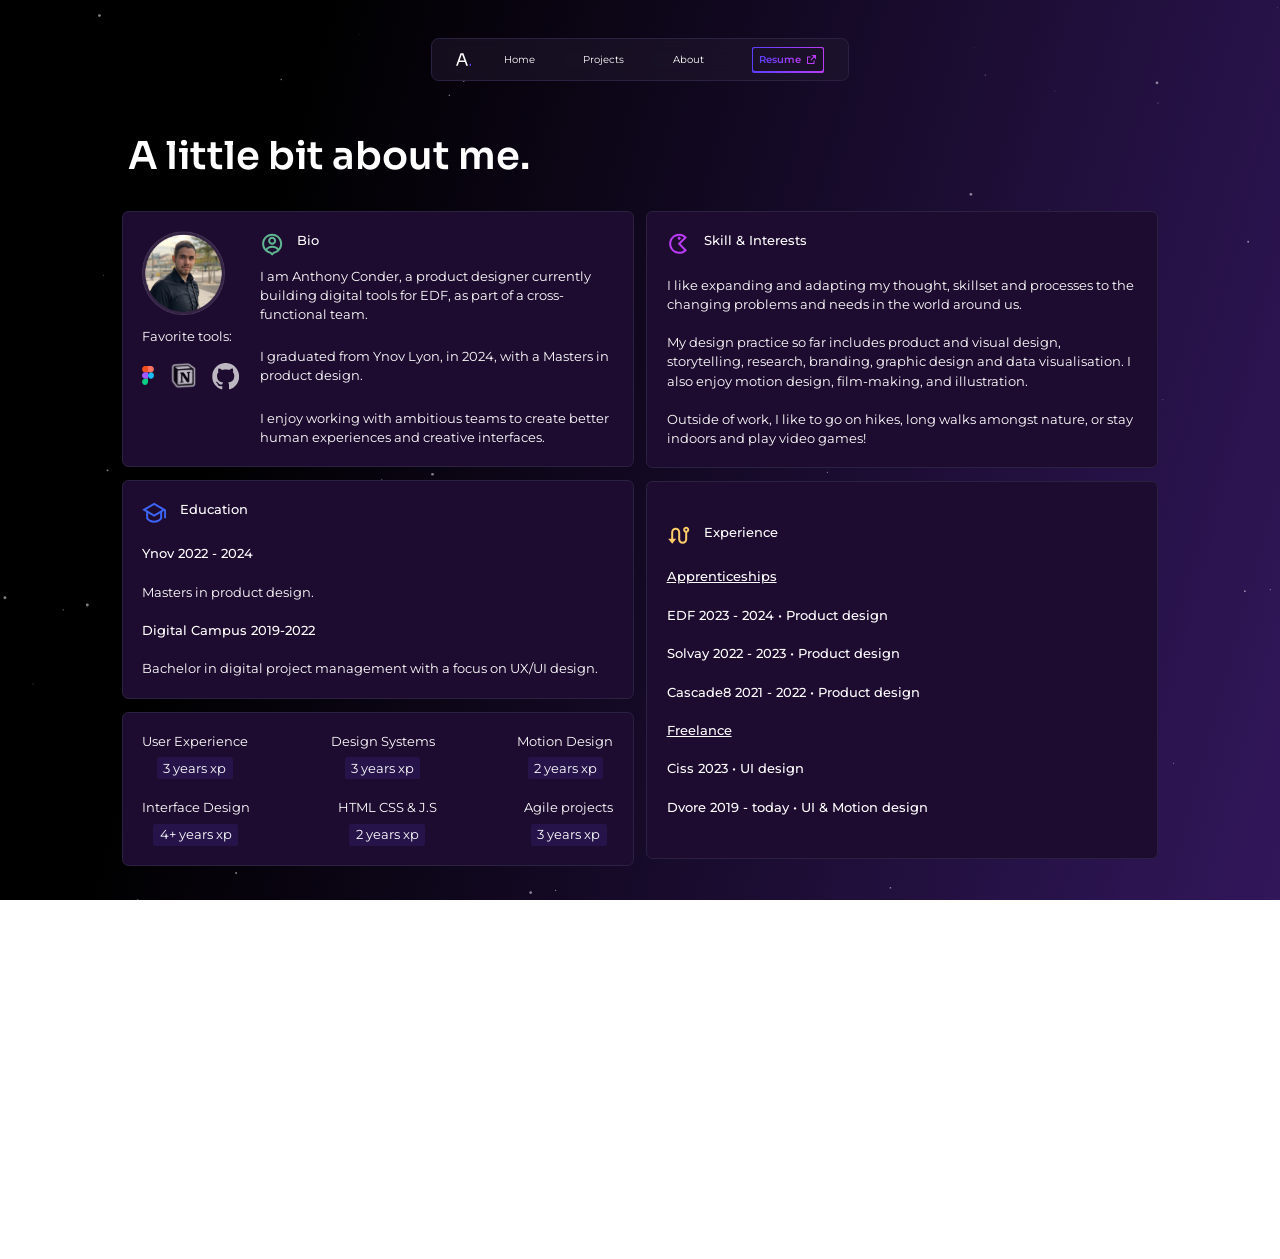
==== about.html @ 289ae18c "work on mobile nav menu" ====
<!DOCTYPE html>
<html lang="en">

<head>
    <meta charset="UTF-8">
    <meta http-equiv="X-UA-Compatible" content="IE=edge">
    <meta name="viewport" content="width=device-width, initial-scale=1.0">
    <title>About 🔍</title>
    <link rel="stylesheet" href="./css/style.css">
    <link rel="preconnect" href="https://fonts.googleapis.com">
    <link rel="preconnect" href="https://fonts.gstatic.com" crossorigin>
    <link href="https://fonts.googleapis.com/css2?family=Sora:wght@100;200;300;400;500;600;700;800&display=swap"
        rel="stylesheet">
    <link
        href="https://fonts.googleapis.com/css2?family=Montserrat:ital,wght@0,100;0,200;0,300;0,400;0,500;0,600;0,700;0,800;0,900;1,100;1,200;1,300;1,400;1,500;1,600;1,700;1,800;1,900&display=swap"
        rel="stylesheet">
    <link
        href="https://fonts.googleapis.com/css2?family=Source+Code+Pro:wght@200;300;400;500;600;700;800;900&display=swap"
        rel="stylesheet">
    <link rel="icon" href="/assets/images/Logo.svg">
        <!-- <link rel="stylesheet" href="https://cdn.jsdelivr.net/npm/locomotive-scroll/dist/locomotive-scroll.min.css"> -->
</head>

<body class="body">
  <header>
    <div class="links-container">
        <a href="index.html"><svg viewBox="0 0 37 30" xmlns="http://www.w3.org/2000/svg">
                <path class="whitebit"
                    d="M0.12 30L10.64 0.799999H17.28L28.12 30H24.08L14.28 3.36L16.2 4.32H11.48L13.52 3.36L4.04 30H0.12ZM6.4 21.28L7.72 17.76H20.32L21.64 21.28H6.4Z" />
                <path class="bluebit" d="M32.1544 30V25.12H36.7944V30H32.1544Z" />
            </svg>                
        </a>
        <a class="header-link link-1" href="index.html">
            <svg viewBox="0 0 16 16" fill="none" xmlns="http://www.w3.org/2000/svg">
                <path d="M14.7349 12.6665L8.57662 1.99995C8.51815 1.8986 8.43395 1.81444 8.33262 1.75593C8.01375 1.57184 7.60602 1.68108 7.42195 1.99995L1.2636 12.6665H0.666016V13.9998C5.5549 13.9998 10.4438 13.9998 15.3327 13.9998V12.6665H14.7349ZM5.06596 12.6666H2.80314L7.99928 3.66662L13.1954 12.6666H10.9327L7.99935 7.33317L5.06596 12.6666ZM7.99935 10.0999L9.41102 12.6665H6.58771L7.99935 10.0999Z" fill="white"/>
                </svg>
                
          <p>Home</p></a>

        <a class="header-link link-2" href="projects.html">
            <svg class="projects-svg" xmlns="http://www.w3.org/2000/svg" viewBox="0 0 24 24"><path d="M4 5V19H20V7H11.5858L9.58579 5H4ZM12.4142 5H21C21.5523 5 22 5.44772 22 6V20C22 20.5523 21.5523 21 21 21H3C2.44772 21 2 20.5523 2 20V4C2 3.44772 2.44772 3 3 3H10.4142L12.4142 5Z""></path></svg>
                
          <p>Projects</p></a>
       
        <a class="header-link link-3" href="about.html">
            <svg viewBox="0 0 25 25" fill="none" xmlns="http://www.w3.org/2000/svg">
                <g id="Frame" clip-path="url(#clip0_647_3966)">
                <path id="Vector" d="M9.89892 22.6128C5.46228 21.5901 2.1543 17.6155 2.1543 12.8682C2.1543 7.34531 6.63145 2.86816 12.1543 2.86816C17.6771 2.86816 22.1543 7.34531 22.1543 12.8682C22.1543 17.6155 18.8463 21.5901 14.4097 22.6128L12.1543 24.8682L9.89892 22.6128ZM7.16603 19.1249C8.07877 19.8542 9.15863 20.3897 10.3482 20.6639L10.9074 20.7928L12.1543 22.0398L13.4012 20.7928L13.9604 20.6639C15.2288 20.3715 16.3726 19.7821 17.3219 18.9773C16.0508 17.676 14.2768 16.8682 12.314 16.8682C10.2781 16.8682 8.44513 17.7374 7.16603 19.1249ZM5.76992 17.6896C7.41074 15.9523 9.73576 14.8682 12.314 14.8682C14.7983 14.8682 17.0474 15.8747 18.6759 17.5022C19.6106 16.1867 20.1543 14.5823 20.1543 12.8682C20.1543 8.44988 16.5726 4.86816 12.1543 4.86816C7.73602 4.86816 4.1543 8.44988 4.1543 12.8682C4.1543 14.6646 4.75138 16.3404 5.76992 17.6896ZM12.1543 13.8682C9.94516 13.8682 8.1543 12.0773 8.1543 9.86816C8.1543 7.65902 9.94516 5.86816 12.1543 5.86816C14.3634 5.86816 16.1543 7.65902 16.1543 9.86816C16.1543 12.0773 14.3634 13.8682 12.1543 13.8682ZM12.1543 11.8682C13.2589 11.8682 14.1543 10.9728 14.1543 9.86816C14.1543 8.76359 13.2589 7.86816 12.1543 7.86816C11.0497 7.86816 10.1543 8.76359 10.1543 9.86816C10.1543 10.9728 11.0497 11.8682 12.1543 11.8682Z"/>
                </g>
                <defs>
                <clipPath id="clip0_647_3966">
                <rect width="24" height="24" fill="white" transform="translate(0.154297 0.868164)"/>
                </clipPath>
                </defs>
                </svg>
                
          <p>About</p></a>

        <a href="" class="resume-button">
            <div class="text-wrapper">
                <p>Resume</p>
                <svg viewBox="0 0 17 17" xmlns="http://www.w3.org/2000/svg">
                    <g id="Frame">
                    <path id="Vector" d="M7.33366 4.5V5.83333H4.00033V13.1667H11.3337V9.83333H12.667V13.8333C12.667 14.2015 12.3685 14.5 12.0003 14.5H3.33366C2.96547 14.5 2.66699 14.2015 2.66699 13.8333V5.16667C2.66699 4.79848 2.96547 4.5 3.33366 4.5H7.33366ZM14.667 2.5V8.5L12.1377 5.97133L8.13839 9.9714L7.19559 9.0286L11.195 5.02867L8.66699 2.5H14.667Z"/>
                    </g>
                </svg>   
            </div>
        </a>  

        <!-- <a class="header-link" href=""><svg xmlns="http://www.w3.org/2000/svg" width="37" height="36" viewBox="0 0 37 36" fill="none">
            <g filter="url(#filter0_d_733_21032)">
              <path d="M17.1667 10V11.3333H13.8333V18.6667H21.1667V15.3333H22.5V19.3333C22.5 19.7015 22.2015 20 21.8333 20H13.1667C12.7985 20 12.5 19.7015 12.5 19.3333V10.6667C12.5 10.2985 12.7985 10 13.1667 10H17.1667ZM24.5 8V14L21.9707 11.4713L17.9714 15.4714L17.0286 14.5286L21.028 10.5287L18.5 8H24.5Z" fill="white"/>
            </g>
            <defs>
              <filter id="filter0_d_733_21032" x="-1.5" y="-2" width="40" height="40" filterUnits="userSpaceOnUse" color-interpolation-filters="sRGB">
                <feFlood flood-opacity="0" result="BackgroundImageFix"/>
                <feColorMatrix in="SourceAlpha" type="matrix" values="0 0 0 0 0 0 0 0 0 0 0 0 0 0 0 0 0 0 127 0" result="hardAlpha"/>
                <feOffset dy="4"/>
                <feGaussianBlur stdDeviation="6"/>
                <feColorMatrix type="matrix" values="0 0 0 0 0.235294 0 0 0 0 0.392157 0 0 0 0 0.968627 0 0 0 1 0"/>
                <feBlend mode="normal" in2="BackgroundImageFix" result="effect1_dropShadow_733_21032"/>
                <feBlend mode="normal" in="SourceGraphic" in2="effect1_dropShadow_733_21032" result="shape"/>
              </filter>
            </defs>
          </svg><p>Resume</p></a>  -->

        <!-- <div class="toggle-switch">
                <p>🌙</p>
                <label onclick="toggleApp()" class="switch">
                    <input type="checkbox">
                    <span class="slider"></span>
                </label>
                <p>☀️</p>
        </div>
        <script>
            function toggleApp() {
                var checkbox = document.querySelector('input[type="checkbox"]');
                var element = document.body;
            
                if (checkbox.checked) {
                element.classList.add("light-mode");
                } else {
                element.classList.remove("light-mode");
                }
            }
        </script> -->
    </div>      
</header>

<nav role="mobile-navigation">
  <div id="menuToggle">
    <input type="checkbox" />

    <span></span>
    <span></span>
    <span></span>
    
    <ul id="menu">
      <a href="index.html"><li>Home</li></a>
      <a href="projects.html"><li>Projects</li></a>
      <a href="about.html"><li>About</li></a>
      <!-- <a href="" class="resume-button">
          <div class="text-wrapper">
              <p>Resume</p>
              <svg viewBox="0 0 17 17" xmlns="http://www.w3.org/2000/svg">
                  <g id="Frame">
                  <path id="Vector" d="M7.33366 4.5V5.83333H4.00033V13.1667H11.3337V9.83333H12.667V13.8333C12.667 14.2015 12.3685 14.5 12.0003 14.5H3.33366C2.96547 14.5 2.66699 14.2015 2.66699 13.8333V5.16667C2.66699 4.79848 2.96547 4.5 3.33366 4.5H7.33366ZM14.667 2.5V8.5L12.1377 5.97133L8.13839 9.9714L7.19559 9.0286L11.195 5.02867L8.66699 2.5H14.667Z"/>
                  </g>
              </svg>   
          </div>
      </a>   -->
    </ul>
  </div>
  <a href="index.html"><svg id="logo" viewBox="0 0 37 30" xmlns="http://www.w3.org/2000/svg">
      <path class="whitebit"
          d="M0.12 30L10.64 0.799999H17.28L28.12 30H24.08L14.28 3.36L16.2 4.32H11.48L13.52 3.36L4.04 30H0.12ZM6.4 21.28L7.72 17.76H20.32L21.64 21.28H6.4Z" />
      <path class="bluebit" d="M32.1544 30V25.12H36.7944V30H32.1544Z" />
  </svg>                
  </a>
</nav>

    <div data-scroll-container class="background">
        <div id="particles-js"></div>
        <script src="particles.js"></script>

        <div class="about-title-container"><h1>A little bit about me.</h1></div>

        <main class="about-main">
            <section class="about-items-left">
              <div class="bio">
                <div class="bio-items-left">
                  <img class="bio-img" src="/assets/images/me-about.png" alt="">
                  <p>Favorite tools:</p>
                  <div class="favorite-tools">
                    <img src="/assets/images/figma-footer.svg" alt="">
                    <img src="/assets/images/Notion.svg" alt="">
                    <img src="/assets/images/github.svg" alt="">
                  </div>
                </div>

                <div class="bio-items-right">
                  <div class="about-card-title">
                    <img src="/assets/images/bio.svg" alt="">
                    <H3>Bio</H3>
                  </div>
                  <p class="bio-text-1">I am Anthony Conder, a product designer currently building digital tools for EDF, as part of a cross-functional team.</p>
                  <p class="bio-text-2">
                    I graduated from Ynov Lyon, in 2024, with a Masters in product design.
                  </p>
                  <p class="bio-text-3">
                    I enjoy working with ambitious teams to create better human experiences and creative interfaces.
                  </p>
                </div>
              </div>

              <div class="education">
                <div class="about-card-title">
                  <img src="/assets/images/education.svg" alt="">
                  <H3>Education</H3>
                </div>
                <h3>Ynov 2022 - 2024</h3>
                <p>Masters in product design.</p>
                <h3>Digital Campus 2019-2022</h3>
                <p>Bachelor in digital project management with a focus on UX/UI design.</p>
              </div>

              <div class="experience-years">
                <div class="experience-row">
                  <div class="experience-token">
                    <p>
                      User Experience
                    </p>
                    <p class="xp">
                      3 years xp
                    </p>
                </div>
                <div class="experience-token">
                    <p>
                      Design Systems
                    </p>
                    <p class="xp">
                      3 years xp
                    </p>
                </div>
                <div class="experience-token">
                    <p>
                      Motion Design
                    </p>
                    <p class="xp">
                      2 years xp
                    </p>
                </div>
                </div>
                <div class="experience-row">
                  <div class="experience-token">
                    <p>
                      Interface Design
                    </p>
                    <p class="xp">
                      4+ years xp
                    </p>
                </div>
                <div class="experience-token">
                    <p>
                      HTML CSS & J.S
                    </p>
                    <p class="xp">
                      2 years xp
                    </p>
                </div>
                <div class="experience-token">
                    <p>
                      Agile projects
                    </p>
                    <p class="xp">
                      3 years xp
                    </p>
                </div>
                </div>

              </div>

            </section>

            <section class="about-items-right">
              <div class="skills">
                <div class="about-card-title">
                  <img src="/assets/images/skills.svg" alt="">
                  <H3>Skill & Interests</H3>
                </div>
                <p>I like expanding and adapting my thought, skillset and processes to the changing problems and needs in the world around us.</p>
                <p>My design practice so far includes product and visual design, storytelling, research, branding, graphic design and data visualisation. I also enjoy motion design, film-making, and illustration.</p>
                <p>Outside of work, I like to go on hikes, long walks amongst nature, or stay indoors and play video games!</p>
              </div>

              <div class="experience">
                <div class="about-card-title">
                  <img src="/assets/images/experience.svg" alt="">
                  <H3>Experience</H3>
                </div>
                <h3><u>Apprenticeships</u></h3>
                <h3>EDF 2023 - 2024 • Product design</h3>
                <h3>Solvay 2022 - 2023 • Product design</h3>
                <h3>Cascade8 2021 - 2022 • Product  design</h3>
                <h3><u>Freelance</u></h3>
                <h3>Ciss 2023 • UI design</h3>
                <h3>Dvore 2019 - today • UI & Motion design</h3>
              </div>
            </section>
        </main>

        <footer>
          <p class="label">lets talk!</p>

          <input class="email" onclick="myFunction()" type="text" value="anthony.conder97@gmail.com" id="myInput" readonly>

          <div class="snackbar-container">
              <div id="snackbar">Email copied.</div>
          </div>
  
            <section>
                <div class="footer-text-container">
                    <p>Designed in</p>
                    <svg width="12" height="19" viewBox="0 0 12 19" fill="none" xmlns="http://www.w3.org/2000/svg">
                        <g id="Figma svg" clip-path="url(#clip0_647_3349)">
                            <path id="Vector"
                                d="M6 9.49966C6 7.7686 7.32946 6.36523 8.96946 6.36523C10.6094 6.36523 11.9389 7.7686 11.9389 9.49966C11.9389 11.2308 10.6094 12.6341 8.96946 12.6341C7.32946 12.6341 6 11.2308 6 9.49966Z"
                                fill="#1ABCFE" />
                            <path id="Vector_2"
                                d="M0.0615234 15.7692C0.0615234 14.0381 1.39099 12.6348 3.03098 12.6348H6.00044V15.7692C6.00044 17.5003 4.67098 18.9036 3.03098 18.9036C1.39099 18.9036 0.0615234 17.5003 0.0615234 15.7692Z"
                                fill="#0ACF83" />
                            <path id="Vector_3"
                                d="M6 0.0966797V6.36552H8.96946C10.6095 6.36552 11.9389 4.9622 11.9389 3.23111C11.9389 1.50001 10.6095 0.0966797 8.96946 0.0966797H6Z"
                                fill="#FF7262" />
                            <path id="Vector_4"
                                d="M0.0615234 3.23111C0.0615234 4.9622 1.39099 6.36552 3.03098 6.36552H6.00044V0.0966797H3.03098C1.39099 0.0966797 0.0615234 1.50001 0.0615234 3.23111Z"
                                fill="#F24E1E" />
                            <path id="Vector_5"
                                d="M0.0615234 9.49966C0.0615234 11.2308 1.39099 12.6341 3.03098 12.6341H6.00044V6.36523H3.03098C1.39099 6.36523 0.0615234 7.7686 0.0615234 9.49966Z"
                                fill="#A259FF" />
                        </g>
                        <defs>
                            <clipPath id="clip0_647_3349">
                                <rect width="12" height="19" fill="white" />
                            </clipPath>
                        </defs>
                    </svg>
                    <p>built with</p>
                    <img src="/assets/images/HTML5_logo_and_wordmark 1.png" alt="">
                    <svg width="25" height="19" viewBox="0 0 25 19" fill="none" xmlns="http://www.w3.org/2000/svg">
                        <g clip-path="url(#clip0_675_3367)">
                            <path
                                d="M21.5135 10.9149C20.6394 10.9199 19.8826 11.1326 19.2478 11.4493C19.0135 10.9793 18.7791 10.5686 18.7401 10.2618C18.6961 9.90559 18.6424 9.68783 18.6961 9.26236C18.7498 8.83679 18.9939 8.23315 18.9939 8.18367C18.989 8.13914 18.9402 7.92143 18.4373 7.91648C17.9344 7.91153 17.4998 8.01544 17.451 8.14903C17.4021 8.28263 17.3045 8.5894 17.241 8.90606C17.1531 9.37117 16.2351 11.0188 15.7127 11.8847C15.5418 11.5483 15.3953 11.2514 15.366 11.0138C15.3221 10.6576 15.2683 10.4399 15.3221 10.0144C15.3758 9.58883 15.6199 8.98523 15.6199 8.93575C15.615 8.89122 15.5662 8.67351 15.0633 8.66856C14.5603 8.66361 14.1258 8.76752 14.077 8.90111C14.0282 9.03471 13.9744 9.35138 13.867 9.65815C13.7644 9.96492 12.5437 12.716 12.2264 13.4334C12.0652 13.7996 11.9237 14.0915 11.8211 14.2894C11.7185 14.4873 11.8162 14.3042 11.8064 14.324C11.7185 14.4923 11.6697 14.5863 11.6697 14.5863V14.5913C11.6014 14.715 11.5281 14.8337 11.4939 14.8337C11.4695 14.8337 11.4206 14.5022 11.5036 14.047C11.6843 13.092 12.1238 11.6027 12.1189 11.5483C12.1189 11.5236 12.2019 11.2613 11.8357 11.1277C11.4792 10.9941 11.3523 11.2168 11.323 11.2168C11.2937 11.2168 11.2693 11.296 11.2693 11.296C11.2693 11.296 11.6648 9.61866 10.5124 9.61866C9.78978 9.61866 8.79368 10.4153 8.30052 11.1426C7.98802 11.3158 7.32396 11.6819 6.62083 12.0728C6.35228 12.2213 6.07396 12.3796 5.81029 12.5231L5.75662 12.4636C4.36014 10.9545 1.77713 9.88575 1.88455 7.8571C1.92362 7.11987 2.17752 5.17533 6.84554 2.82013C10.6688 0.890439 13.7303 1.41987 14.2625 2.59747C15.0193 4.27976 12.6267 7.40684 8.65218 7.8571C7.13851 8.03028 6.34256 7.43653 6.14242 7.21388C5.93245 6.98132 5.90316 6.97143 5.82503 7.01596C5.69808 7.08523 5.7762 7.29304 5.82503 7.41674C5.94222 7.72846 6.4305 8.28263 7.26058 8.55971C7.98807 8.80216 9.76546 8.93575 11.9139 8.0946C14.3211 7.14955 16.201 4.52716 15.6493 2.33523C15.0877 0.10372 11.4354 -0.628572 7.98324 0.613355C5.92752 1.35554 3.70096 2.51336 2.0994 4.03237C0.195101 5.83341 -0.107634 7.40684 0.0193196 8.05997C0.463704 10.3904 3.6326 11.9094 4.90213 13.0326C4.83866 13.0672 4.78006 13.1018 4.72635 13.1316C4.09159 13.4482 1.67459 14.7298 1.06912 16.0854C0.385531 17.6193 1.17655 18.7227 1.70389 18.8712C3.33475 19.3313 5.00467 18.505 5.90799 17.1443C6.80638 15.7837 6.69901 14.0173 6.28397 13.2108L6.26927 13.1811L6.76732 12.8842C7.08963 12.6912 7.40702 12.5131 7.68529 12.3597C7.52909 12.7901 7.41673 13.2998 7.35819 14.042C7.28983 14.9128 7.64139 16.0409 8.10526 16.4862C8.31034 16.6791 8.55448 16.6841 8.70584 16.6841C9.24295 16.6841 9.48709 16.2338 9.75565 15.6946C10.0877 15.0365 10.3806 14.2745 10.3806 14.2745C10.3806 14.2745 10.0144 16.3378 11.0154 16.3378C11.3816 16.3378 11.7478 15.8578 11.9139 15.6104V15.6154C11.9139 15.6154 11.9236 15.6005 11.9431 15.5659C11.9636 15.5352 11.9832 15.5039 12.0017 15.4719V15.4621C12.1482 15.2048 12.4754 14.616 12.9637 13.6412C13.5935 12.3844 14.199 10.811 14.199 10.811C14.199 10.811 14.2576 11.1969 14.4383 11.8303C14.5456 12.2064 14.78 12.617 14.9607 13.0178C14.8142 13.2256 14.7263 13.3444 14.7263 13.3444L14.7312 13.3493C14.614 13.5077 14.4822 13.676 14.3455 13.8441C13.8474 14.4478 13.2517 15.1356 13.1736 15.3335C13.0808 15.566 13.1004 15.7392 13.281 15.8778C13.4129 15.9767 13.6473 15.9965 13.8963 15.9767C14.3455 15.947 14.658 15.8332 14.8142 15.7639C15.0584 15.6749 15.3367 15.5413 15.6053 15.3434C16.0935 14.9773 16.3914 14.4577 16.3621 13.765C16.3474 13.384 16.2254 13.008 16.074 12.6517C16.118 12.5874 16.1619 12.523 16.2058 12.4538C16.9773 11.3108 17.573 10.0541 17.573 10.0541C17.573 10.0541 17.6316 10.44 17.8123 11.0733C17.905 11.395 18.0906 11.7463 18.2566 12.0927C17.534 12.6914 17.0799 13.3841 16.9236 13.8393C16.6355 14.6804 16.8601 15.0614 17.2849 15.1505C17.4753 15.1901 17.7488 15.101 17.9538 15.0119C18.2077 14.9278 18.5154 14.7843 18.7986 14.5716C19.2869 14.2054 19.7556 13.6958 19.7312 13.008C19.7166 12.6914 19.6336 12.3796 19.5213 12.0828C20.1365 11.8255 20.9324 11.677 21.9431 11.8007C24.116 12.058 24.5457 13.4336 24.4627 14.0075C24.3797 14.5815 23.9256 14.8981 23.7742 14.9971C23.6228 15.0911 23.574 15.1258 23.5887 15.195C23.6082 15.299 23.6765 15.294 23.8084 15.2742C23.989 15.2445 24.951 14.8042 24.99 13.7454C25.0486 12.3845 23.7742 10.9001 21.5135 10.9149ZM4.75565 16.6397C4.03787 17.4363 3.02713 17.7381 2.59744 17.4808C2.13358 17.2087 2.31419 16.036 3.19803 15.1899C3.73514 14.6753 4.43338 14.2003 4.89237 13.9084C4.99491 13.8441 5.15116 13.7501 5.3367 13.6363C5.366 13.6165 5.38553 13.6066 5.38553 13.6066C5.41971 13.5868 5.45877 13.5621 5.49784 13.5373C5.82498 14.7446 5.51248 15.8035 4.75565 16.6397ZM10.0047 13.0227C9.75565 13.6412 9.2283 15.2295 8.91092 15.1404C8.63744 15.0662 8.47147 13.8639 8.85716 12.6764C9.05247 12.0776 9.46751 11.3652 9.71165 11.088C10.1072 10.6427 10.5368 10.4943 10.6443 10.6774C10.7713 10.9149 10.1609 12.6368 10.0047 13.0227ZM14.3357 15.1206C14.2283 15.1751 14.1306 15.2147 14.0867 15.185C14.0525 15.1652 14.1306 15.091 14.1306 15.091C14.1306 15.091 14.6726 14.5022 14.8874 14.2301C15.0095 14.0718 15.156 13.8887 15.3122 13.6809V13.7402C15.3123 14.4527 14.6385 14.9277 14.3357 15.1206ZM17.6755 14.3488C17.5974 14.2894 17.6072 14.1063 17.8708 13.5324C17.9734 13.3048 18.2077 12.9238 18.613 12.5626C18.6619 12.711 18.6912 12.8545 18.6863 12.9881C18.6814 13.8787 18.0564 14.2102 17.6755 14.3488Z"
                                fill="#CF649A" />
                        </g>
                        <defs>
                            <clipPath id="clip0_675_3367">
                                <rect width="25" height="19" fill="white" />
                            </clipPath>
                        </defs>
                    </svg>
                    <p>&</p>
                    <svg width="17" height="19" viewBox="0 0 17 19" fill="none" xmlns="http://www.w3.org/2000/svg">
                        <g clip-path="url(#clip0_663_3360)">
                            <path
                                d="M0.0556641 0L0.058302 0.211033C0.0597556 0.327101 0.396023 4.17004 0.805572 8.75085L1.5502 17.0796L4.89697 18.0167C6.73769 18.532 8.28172 18.9563 8.32815 18.9596C8.37458 18.9628 9.939 18.5428 11.8047 18.0262C14.7959 17.198 15.1997 17.0733 15.2211 16.9707C15.2509 16.8279 16.7157 0.303416 16.7142 0.12662L16.7132 0H8.38437H0.0556641Z"
                                fill="white" />
                            <path
                                d="M4.9241 18.0727L1.54757 17.1289L1.50345 16.8791C1.46423 16.6571 0 0.303165 0 0.0870836C0 0.00887859 0.854921 0 8.38504 0C16.3335 0 16.77 0.00512676 16.7694 0.0984818C16.7668 0.501696 15.2512 17.0722 15.2139 17.1052C15.1669 17.1469 8.63155 18.9676 8.41318 18.9999C8.35127 19.009 6.78119 18.5918 4.9241 18.0727ZM10.5141 14.7378C11.649 14.4248 12.5939 14.1526 12.6139 14.1329C12.634 14.1131 12.7668 12.7675 12.9091 11.1425C13.0514 9.51758 13.1821 8.08045 13.1997 7.9489L13.2316 7.70973H10.7802H8.32876V8.75083V9.79192H9.65231H10.9759L10.9495 9.91854C10.935 9.98818 10.8788 10.5866 10.8244 11.2485C10.7669 11.9497 10.6986 12.4788 10.6609 12.5165C10.6253 12.5522 10.086 12.7173 9.46243 12.8835L8.32876 13.1857V14.2463C8.32876 14.9702 8.34811 15.3069 8.38972 15.3069C8.42325 15.3069 9.37923 15.0508 10.5141 14.7378ZM13.1994 6.40133C13.1622 6.12558 12.8308 2.42704 12.8308 2.28758C12.8308 2.20288 12.636 2.19474 10.6079 2.19474H8.38504V3.28341V4.37207L9.38393 4.41057C9.93331 4.43174 10.5115 4.46397 10.6688 4.48218L10.9547 4.5153L11.0241 5.36687C11.0623 5.83523 11.1078 6.3134 11.1252 6.42947L11.1569 6.6405H12.1943H13.2316L13.1994 6.40133Z"
                                fill="#EAEBEC" />
                            <path
                                d="M4.89698 18.0166L1.55022 17.0796L0.805585 8.75083C0.396035 4.17001 0.0597598 0.327101 0.0583062 0.211033L0.0556641 0H8.38442H16.7132L16.7143 0.12662C16.7158 0.303416 15.2509 16.8279 15.2211 16.9707C15.1997 17.0733 14.7959 17.198 11.8047 18.0263C9.93902 18.5428 8.37458 18.9628 8.32815 18.9596C8.28172 18.9563 6.73769 18.532 4.89698 18.0166ZM10.516 14.7776C11.673 14.456 12.636 14.1662 12.656 14.1338C12.6761 14.1013 12.8143 12.6869 12.9632 10.9907C13.112 9.2945 13.246 7.86238 13.2609 7.80821C13.2865 7.71517 13.0896 7.70973 9.69385 7.70973H6.09973L6.25275 6.09181C6.33692 5.20196 6.4078 4.47159 6.41028 4.46878C6.41276 4.46596 6.94026 4.44913 7.5825 4.43138C8.6356 4.40228 10.8073 4.48629 10.8799 4.55894C10.9071 4.58608 11.0856 6.33796 11.0856 6.57711C11.0856 6.69503 11.1016 6.69677 12.1761 6.69677H13.2666L13.2409 6.4576C13.2267 6.32606 13.1344 5.30677 13.0356 4.19252L12.856 2.1666L8.65058 2.15218C5.30492 2.1407 4.44505 2.1522 4.44468 2.20845C4.44439 2.24734 4.41991 2.49441 4.39019 2.75749C4.31828 3.39412 3.76984 9.54526 3.76984 9.71514V9.8482H7.34828H10.9267L10.8948 10.0592C10.8773 10.1753 10.8216 10.7641 10.7712 11.3676C10.7208 11.9712 10.6632 12.4806 10.6434 12.4997C10.591 12.55 8.48582 13.1124 8.35455 13.1111C8.2936 13.1105 7.74992 12.9749 7.14637 12.8097L6.049 12.5093L6.00875 12.0369C5.98662 11.7772 5.95295 11.4063 5.93393 11.2129L5.89935 10.8612H4.83459H3.76984L3.7722 11.0722C3.77661 11.4668 4.03252 14.1252 4.06969 14.1624C4.11267 14.2053 8.20223 15.3549 8.32815 15.3594C8.37458 15.3611 9.35913 15.0993 10.516 14.7776Z"
                                fill="#F0BE25" />
                            <path
                                d="M4.89698 18.0166L1.55022 17.0796L0.805585 8.75083C0.396035 4.17001 0.0597598 0.327101 0.0583062 0.211033L0.0556641 0H8.38442H16.7132L16.7143 0.12662C16.7158 0.303416 15.2509 16.8279 15.2211 16.9707C15.1997 17.0733 14.7959 17.198 11.8047 18.0263C9.93902 18.5428 8.37458 18.9628 8.32815 18.9596C8.28172 18.9563 6.73769 18.532 4.89698 18.0166ZM11.1382 16.7631C12.6105 16.3568 13.8427 15.996 13.8765 15.9611C13.9291 15.9069 15.2006 1.97158 15.1954 1.50537L15.1938 1.35061H11.7891H8.38443V1.74454V2.13847H6.41479C4.87684 2.13847 4.44504 2.15388 4.44468 2.20881C4.44439 2.2475 4.41991 2.49441 4.39019 2.75749C4.31828 3.39412 3.76984 9.54526 3.76984 9.71514V9.8482H6.07713H8.38442V11.4802C8.38442 12.7488 8.36876 13.1119 8.31408 13.1111C8.27539 13.1105 7.74992 12.9749 7.14637 12.8097L6.049 12.5093L6.00875 12.0369C5.98662 11.7772 5.95295 11.4063 5.93393 11.2129L5.89935 10.8612H4.83459H3.76984L3.7722 11.0722C3.77894 11.6758 4.04006 14.1397 4.1013 14.1776C4.13853 14.2006 5.11746 14.4819 6.2767 14.8027L8.38442 15.3859V16.4438C8.38442 17.0256 8.40177 17.5017 8.42296 17.5017C8.44415 17.5017 9.66603 17.1693 11.1382 16.7631ZM6.24682 6.10694C6.32773 5.2254 6.40495 4.49416 6.41842 4.48197C6.4319 4.46978 6.87976 4.44771 7.41367 4.43294L8.38442 4.40608V6.05791V7.70973H7.24208H6.09973L6.24682 6.10694Z"
                                fill="#E4A126" />
                        </g>
                        <defs>
                            <clipPath id="clip0_663_3360">
                                <rect width="16.7694" height="19" fill="white" />
                            </clipPath>
                        </defs>
                    </svg>
                </div>

                <a href="about.html">
                    <p>About</p>
                </a>

                <a class="footer-resume-link" href="">
                    <p>Resume</p><svg width="17" height="17" viewBox="0 0 17 17" fill="none"
                        xmlns="http://www.w3.org/2000/svg">
                        <g id="Frame">
                            <path id="Vector"
                                d="M7.33366 4.5V5.83333H4.00033V13.1667H11.3337V9.83333H12.667V13.8333C12.667 14.2015 12.3685 14.5 12.0003 14.5H3.33366C2.96547 14.5 2.66699 14.2015 2.66699 13.8333V5.16667C2.66699 4.79848 2.96547 4.5 3.33366 4.5H7.33366ZM14.667 2.5V8.5L12.1377 5.97133L8.13839 9.9714L7.19559 9.0286L11.195 5.02867L8.66699 2.5H14.667Z"
                                fill="white" />
                        </g>
                    </svg>
                </a>
                <p>@2023 Anthony Conder</p>
          </section>
        </footer>

        <!-- LocomotiveScroll -->
        <!-- <script src="https://cdn.jsdelivr.net/npm/locomotive-scroll/dist/locomotive-scroll.min.js"></script> -->
        <!-- <script>
            const scroll = new LocomotiveScroll({
                el: document.querySelector('[data-scroll-container]'),
                smooth: true, // Enable smooth scrolling
                // Add more options as needed
            });
        </script> -->
        <script src="app.js"></script>

    </div>

</body>

</html>
---- css/style.css ----
.light-mode .background {
  z-index: -10 !important;
  background: white;
}
.light-mode h1 {
  color: black;
}
.light-mode h2 {
  color: black;
}
.light-mode h3 {
  color: black;
}
.light-mode p {
  color: black;
}
.light-mode .primary-button h3 {
  color: white;
}
.light-mode .secondary-button:hover {
  background: #1a1a1a;
  -webkit-transition: 0.5s;
  transition: 0.5s;
  -webkit-transform: translatey(3px);
          transform: translatey(3px);
}
.light-mode .project-button {
  -webkit-box-shadow: none;
          box-shadow: none;
  -webkit-transition: 0.5s;
  transition: 0.5s;
}
.light-mode .project-button p {
  color: #3C64F7;
}
.light-mode .project-button svg {
  fill: #3C64F7;
}
.light-mode .project-button:hover {
  background: #7059ff;
  -webkit-transition: 0.5s;
  transition: 0.5s;
  -webkit-transform: translatey(3px);
          transform: translatey(3px);
}
.light-mode .project-button:hover p {
  color: white;
}
.light-mode .project-button:hover svg {
  fill: white;
}
.light-mode .resume-button {
  background: rgba(166, 157, 157, 0.066);
  -webkit-transition: 0.5s;
  transition: 0.5s;
}
.light-mode .resume-button svg {
  fill: black;
  -webkit-transition: 0.5s;
  transition: 0.5s;
}
.light-mode .resume-button:hover {
  background: #7059ff;
  -webkit-transform: translatey(3px);
          transform: translatey(3px);
}
.light-mode .resume-button:hover p {
  -webkit-transition: 0.5s;
  transition: 0.5s;
  color: white;
}
.light-mode .resume-button:hover svg {
  fill: white;
  -webkit-transform: rotate(90deg);
          transform: rotate(90deg);
  -webkit-transition: 0.3s ease-in-out;
  transition: 0.3s ease-in-out;
}
.light-mode .text-button a {
  color: black;
}
.light-mode .text-button a svg {
  fill: black;
}
.light-mode .text-button a:hover {
  color: #5A3FFF;
}
.light-mode .text-button a:hover svg {
  fill: #5A3FFF;
}
.light-mode .dropdown {
  position: relative;
  display: inline-block;
  width: -webkit-fit-content;
  width: -moz-fit-content;
  width: fit-content;
}
.light-mode .dropdown .menu-btn {
  background: rgba(166, 157, 157, 0.1);
}
.light-mode .dropdown .menu-btn .menu-btn-svg {
  -webkit-transition: 0.5s;
  transition: 0.5s;
  fill: black;
}
.light-mode .dropdown .menu-btn:hover {
  cursor: pointer;
}
.light-mode .dropdown-content {
  position: absolute;
  background: #121111;
  -webkit-box-shadow: 0px 8px 16px 0px rgba(0, 0, 0, 0.2);
          box-shadow: 0px 8px 16px 0px rgba(0, 0, 0, 0.2);
}
.light-mode svg .whitebit {
  fill: black !important;
  -webkit-transition: fill 0.4s ease;
  transition: fill 0.4s ease;
}
.light-mode svg .bluebit {
  fill: #5A3FFF;
  -webkit-transition: fill 0.4s ease;
  transition: fill 0.4s ease;
}
.light-mode svg:hover .whitebit {
  fill: #5A3FFF;
  -webkit-transition: fill 0.4s ease;
  transition: fill 0.4s ease;
}
.light-mode svg:hover .bluebit {
  fill: #5A3FFF !important;
  -webkit-transition: fill 0.4s ease;
  transition: fill 0.4s ease;
}
.light-mode .header-links {
  display: -webkit-box;
  display: -ms-flexbox;
  display: flex;
  -webkit-box-align: center;
      -ms-flex-align: center;
          align-items: center;
  -webkit-box-pack: start;
      -ms-flex-pack: start;
          justify-content: flex-start;
  text-decoration: none;
  color: white;
  width: 100%;
  height: 40px;
  padding: 0.78vw 1vw;
}
.light-mode .header-links:hover {
  background: #7059ff;
}
.light-mode .hero-banner .intro-pill .location {
  background: rgba(166, 157, 157, 0.1);
}
.light-mode .hero-banner .intro-pill #linkedin-btn {
  fill: black !important;
}
.light-mode .project-card {
  border: 1px solid #CBD6FF;
  background: #EEF2FF;
  -webkit-box-shadow: none;
          box-shadow: none;
  -webkit-backdrop-filter: blur(10px);
          backdrop-filter: blur(10px);
  -webkit-box-shadow: 0px 0px 0px 0px rgba(0, 0, 0, 0.1), 0px 1px 2px 0px rgba(0, 0, 0, 0.1), 0px 4px 4px 0px rgba(0, 0, 0, 0.09), 0px 8px 5px 0px rgba(0, 0, 0, 0.05), 0px 14px 6px 0px rgba(0, 0, 0, 0.01), 0px 22px 6px 0px rgba(0, 0, 0, 0);
          box-shadow: 0px 0px 0px 0px rgba(0, 0, 0, 0.1), 0px 1px 2px 0px rgba(0, 0, 0, 0.1), 0px 4px 4px 0px rgba(0, 0, 0, 0.09), 0px 8px 5px 0px rgba(0, 0, 0, 0.05), 0px 14px 6px 0px rgba(0, 0, 0, 0.01), 0px 22px 6px 0px rgba(0, 0, 0, 0);
}
.light-mode .project-card p {
  color: #656565;
}
.light-mode .project-card .project-button p {
  color: #3C64F7;
}
.light-mode .project-card .project-button:hover p {
  color: white;
}
.light-mode .skill-card {
  border-radius: 8px;
  border: 1px solid #D1DBFF;
  background: #EEF2FF;
  -webkit-backdrop-filter: blur(10px);
          backdrop-filter: blur(10px);
}
.light-mode .skill-card h3 {
  color: black;
  font-weight: 600;
}
.light-mode .skill-card svg {
  fill: black;
}
.light-mode .process-card {
  border: 1px solid #D1DBFF;
  background: #EEF2FF;
}
.light-mode .process-card h3 {
  color: #313131;
}
.light-mode .process-card p {
  color: #656565;
}
.light-mode .section-intro {
  width: 100%;
  display: -webkit-box;
  display: -ms-flexbox;
  display: flex;
  -webkit-box-orient: vertical;
  -webkit-box-direction: normal;
      -ms-flex-direction: column;
          flex-direction: column;
  -webkit-box-align: start;
      -ms-flex-align: start;
          align-items: flex-start;
}
.light-mode .section-intro p {
  color: black !important;
}
.light-mode .section-intro div {
  display: -webkit-box;
  display: -ms-flexbox;
  display: flex;
  -webkit-box-align: center;
      -ms-flex-align: center;
          align-items: center;
}
.light-mode .section-intro div svg {
  fill: black !important;
}

/*
  1. Use a more-intuitive box-sizing model.
*/
*, *::before, *::after {
  -webkit-box-sizing: border-box;
          box-sizing: border-box;
}

/*
  2. Remove default margin
*/
* {
  margin: 0;
}

/*
  3. Allow percentage-based heights in the application
*/
html, body {
  height: 100%;
  overflow-x: hidden;
  position: relative;
}

/*
  Typographic tweaks!
  4. Add accessible line-height
  5. Improve text rendering
*/
body {
  line-height: 1.5;
  -webkit-font-smoothing: antialiased;
}

/*
  6. Improve media defaults
*/
img, picture, video, canvas, svg {
  display: block;
  max-width: 100%;
}

/*
  7. Remove built-in form typography styles
*/
input, button, textarea, select {
  font: inherit;
}

/*
  8. Avoid text overflows
*/
p, h1, h2, h3, h4, h5, h6 {
  overflow-wrap: break-word;
}

/*
  9. Create a root stacking context
*/
#root, #__next {
  isolation: isolate;
}

h1 {
  font-family: Sora;
  font-size: 3vw;
  font-weight: 600;
  letter-spacing: 0em;
  color: white;
}

h2 {
  font-family: Sora;
  font-size: 2vw;
  font-weight: 300;
  line-height: 2.5vw;
  letter-spacing: 0em;
  color: white;
}

h3 {
  font-family: Montserrat;
  font-size: 1vw;
  font-weight: 500;
  letter-spacing: 0em;
  text-align: left;
  color: white;
}

p {
  font-family: Montserrat;
  font-size: 1vw;
  font-weight: 400;
  letter-spacing: 0em;
  color: white;
}

.tag-bold {
  font-family: Source Code Pro;
  font-size: 1.1vw;
  font-weight: 700;
  letter-spacing: 0em;
  color: white;
}

.tag-regular {
  font-family: Source Code Pro;
  font-size: 0.75vw;
  font-weight: 400;
  letter-spacing: 0em;
  color: white;
}

.label {
  font-family: Source Code Pro;
  font-size: 0.6vw;
  font-weight: 700;
  line-height: 1.5vw;
  letter-spacing: 0em;
  color: #5A3FFF;
}

@media (max-width: 768px) {
  h1 {
    font-family: Sora;
    font-size: 10vw;
    font-weight: 600;
    letter-spacing: 0em;
    color: white;
  }
  h2 {
    font-family: Sora;
    font-size: 6vw;
    font-weight: 500;
    line-height: 2.5vw;
    letter-spacing: 0em;
    color: white;
  }
  h3 {
    font-family: Montserrat;
    font-size: 4.5vw;
    font-weight: 500;
    letter-spacing: 0em;
    text-align: left;
    color: white;
  }
  p {
    font-family: Montserrat;
    font-size: 3.5vw;
    font-weight: 400;
    line-height: normal;
    letter-spacing: 0em;
    color: white;
  }
  .label {
    font-family: Source Code Pro;
    font-size: 4.2vw !important;
    font-weight: 500;
    line-height: 1.5vw;
    letter-spacing: 0em;
    color: #5A3FFF;
  }
  .tag-regular {
    font-family: Source Code Pro;
    font-size: 3vw;
    font-weight: 400;
    letter-spacing: 0em;
    color: white;
  }
}
::-moz-selection { /* Code for Firefox */
  color: white;
  background: #5A3FFF;
}

::selection {
  color: white;
  background: #5A3FFF;
}

.primary-button {
  z-index: 1;
  display: -webkit-box;
  display: -ms-flexbox;
  display: flex;
  -webkit-box-orient: horizontal;
  -webkit-box-direction: normal;
      -ms-flex-direction: row;
          flex-direction: row;
  -webkit-box-pack: center;
      -ms-flex-pack: center;
          justify-content: center;
  -webkit-box-align: center;
      -ms-flex-align: center;
          align-items: center;
  padding: 1vw 1.5vw;
  width: -webkit-fit-content;
  width: -moz-fit-content;
  width: fit-content;
  height: -webkit-fit-content;
  height: -moz-fit-content;
  height: fit-content;
  color: #ffffff;
  text-decoration: none;
  background: #5A3FFF;
  -webkit-box-shadow: 0vw 0vw 2.7vw rgba(90, 63, 255, 0.41);
          box-shadow: 0vw 0vw 2.7vw rgba(90, 63, 255, 0.41);
  border-radius: 0.3vw;
  -webkit-transition: 0.5s;
  transition: 0.5s;
}
.primary-button svg {
  height: 1vw !important;
}
.primary-button .folder-open {
  display: none;
}
.primary-button p {
  width: 100%;
  font-size: 1vw;
}
.primary-button:hover {
  background: #7059ff;
  -webkit-transition: 0.5s;
  transition: 0.5s;
  -webkit-transform: translatey(3px);
          transform: translatey(3px);
}
.primary-button:hover .folder-closed {
  display: none;
}
.primary-button:hover .folder-open {
  display: -webkit-box;
  display: -ms-flexbox;
  display: flex;
}

.secondary-button {
  z-index: 1;
  display: -webkit-box;
  display: -ms-flexbox;
  display: flex;
  -webkit-box-orient: horizontal;
  -webkit-box-direction: normal;
      -ms-flex-direction: row;
          flex-direction: row;
  -webkit-box-pack: center;
      -ms-flex-pack: center;
          justify-content: center;
  -webkit-box-align: center;
      -ms-flex-align: center;
          align-items: center;
  padding: 1vw 1.5vw;
  gap: 0.6vw;
  width: -webkit-fit-content;
  width: -moz-fit-content;
  width: fit-content;
  height: -webkit-fit-content;
  height: -moz-fit-content;
  height: fit-content;
  text-decoration: none;
  border: 0.07vw solid #ffffff;
  border-radius: 0.3vw;
  -webkit-transition: 0.5s;
  transition: 0.5s;
}
.secondary-button p {
  width: -webkit-max-content;
  width: -moz-max-content;
  width: max-content;
  font-size: 0.8vw;
  color: #5A3FFF !important;
}
.secondary-button:hover {
  background: #1a1a1a;
  -webkit-transition: 0.5s;
  transition: 0.5s;
  -webkit-transform: translatey(3px);
          transform: translatey(3px);
}

.project-button {
  z-index: 1;
  display: -webkit-box;
  display: -ms-flexbox;
  display: flex;
  -webkit-box-orient: horizontal;
  -webkit-box-direction: normal;
      -ms-flex-direction: row;
          flex-direction: row;
  -webkit-box-pack: center;
      -ms-flex-pack: center;
          justify-content: center;
  -webkit-box-align: center;
      -ms-flex-align: center;
          align-items: center;
  padding: 0.5vw 1.5vw;
  gap: 0.6vw;
  width: 100% !important;
  height: -webkit-fit-content;
  height: -moz-fit-content;
  height: fit-content;
  color: #ffffff;
  text-decoration: none;
  border-radius: 0.3vw;
  -webkit-transition: 0.5s;
  transition: 0.5s;
  text-align: center;
}
.project-button svg {
  height: 1.2vw;
  fill: white;
}
.project-button .book-opened {
  display: none;
}
.project-button:hover {
  background: #7059ff;
  -webkit-transition: 0.5s;
  transition: 0.5s;
  -webkit-transform: translatey(3px);
          transform: translatey(3px);
}
.project-button:hover .book-closed {
  display: none;
}
.project-button:hover .book-opened {
  display: -webkit-box;
  display: -ms-flexbox;
  display: flex;
}

.resume-button {
  margin-left: 1.5vw;
  display: -webkit-box;
  display: -ms-flexbox;
  display: flex;
  padding: 0.1vw;
  -webkit-box-pack: center;
      -ms-flex-pack: center;
          justify-content: center;
  -webkit-box-align: center;
      -ms-flex-align: center;
          align-items: center;
  gap: 0.3vw;
  border-radius: 0.15vw;
  background: -webkit-gradient(linear, left top, right top, from(#5A3FFF), to(#BB3CF7));
  background: linear-gradient(90deg, #5A3FFF 0%, #BB3CF7 100%);
  text-decoration: none;
  -webkit-transition: 0.5s;
  transition: 0.5s;
}
.resume-button .text-wrapper {
  display: -webkit-box;
  display: -ms-flexbox;
  display: flex;
  padding: 0.3vw 0.46vw 0.3vw 0.46vw;
  -webkit-box-pack: center;
      -ms-flex-pack: center;
          justify-content: center;
  -webkit-box-align: center;
      -ms-flex-align: center;
          align-items: center;
  gap: 0.3vw;
  border-radius: 0.15vw;
  background: #1A1128;
  -webkit-transition: 0.5s;
  transition: 0.5s;
}
.resume-button .text-wrapper p {
  -webkit-transition: 0.5s;
  transition: 0.5s;
  background: -webkit-gradient(linear, left top, right top, from(#5A3FFF), to(#BB3CF7));
  background: linear-gradient(90deg, #5A3FFF 0%, #BB3CF7 100%);
  background-clip: text;
  -webkit-background-clip: text;
  -webkit-text-fill-color: transparent;
  font-size: 0.8vw !important;
  font-weight: 600;
}
.resume-button .text-wrapper svg {
  -webkit-transition: 0.5s;
  transition: 0.5s;
  fill: #BB3CF7;
}
.resume-button .text-wrapper:hover {
  -webkit-transition: 0.5s;
  transition: 0.5s;
  background: -webkit-gradient(linear, left top, right top, from(#5A3FFF), to(#BB3CF7));
  background: linear-gradient(90deg, #5A3FFF 0%, #BB3CF7 100%);
}
.resume-button .text-wrapper:hover p {
  -webkit-transition: 0.5s;
  transition: 0.5s;
  background: white;
  background-clip: text;
  -webkit-background-clip: text;
  -webkit-text-fill-color: transparent;
}
.resume-button .text-wrapper:hover svg {
  -webkit-transition: 0.5s;
  transition: 0.5s;
  fill: white;
}

.text-button {
  padding: 0;
  background: none;
  border: none;
  -webkit-transition: 0.5s;
  transition: 0.5s;
}
.text-button a {
  -webkit-transition: 0.5s;
  transition: 0.5s;
  font-family: Montserrat;
  font-size: 1vw;
  text-decoration: none;
  font-weight: 400;
  color: #ffffff;
  display: -webkit-box;
  display: -ms-flexbox;
  display: flex;
  -webkit-box-align: center;
      -ms-flex-align: center;
          align-items: center;
  width: -webkit-fit-content;
  width: -moz-fit-content;
  width: fit-content;
}
.text-button a svg {
  height: 1.2vw !important;
  fill: #ffffff;
  -webkit-transition: 0.5s;
  transition: 0.5s;
}
.text-button a:hover {
  color: #5A3FFF;
  -webkit-transition: 0.5s;
  transition: 0.5s;
}
.text-button a:hover svg {
  fill: #5A3FFF;
  -webkit-transform: translateX(0.3vw);
          transform: translateX(0.3vw);
  -webkit-transition: 0.5s;
  transition: 0.5s;
}

.switch {
  position: relative;
  display: inline-block;
  width: 3.6vw;
  height: 1.8vw;
  /* Hide default HTML checkbox */
  /* The slider */
}
.switch .switch input {
  opacity: 0;
  width: 0;
  height: 0;
}
.switch .slider {
  border-radius: 0.3vw;
  position: absolute;
  cursor: pointer;
  top: 0;
  left: 0;
  right: 0;
  bottom: 0;
  background-color: #ccc;
  -webkit-transition: 0.4s;
  transition: 0.4s;
}
.switch .slider:before {
  border-radius: 0.3vw;
  position: absolute;
  content: "";
  height: 1.2vw;
  width: 1.4vw;
  left: 0.3vw;
  bottom: 0.3vw;
  background-color: white;
  -webkit-transition: 0.4s;
  transition: 0.4s;
}
.switch input:checked + .slider {
  background-color: #5A3FFF;
}
.switch input:focus + .slider {
  -webkit-box-shadow: 0 0 1px #5A3FFF;
          box-shadow: 0 0 1px #5A3FFF;
}
.switch input:checked + .slider:before {
  -webkit-transform: translateX(1.6vw);
  transform: translateX(1.6vw);
  content: "";
}

@media (max-width: 768px) {
  .primary-button {
    width: 100%;
    padding: 3vw 3vw;
    gap: 2vw;
    border-radius: 1vw;
  }
  .primary-button svg {
    height: 5vw !important;
  }
  .secondary-button {
    width: 100%;
    padding: 3vw 3vw;
    gap: 0.6vw;
    border: none;
    border-radius: 1vw;
  }
}
.skill-card {
  display: -webkit-box;
  display: -ms-flexbox;
  display: flex;
  width: 24vw;
  padding: 2.5vw 6.2vw 2.5vw 5vw;
  -webkit-box-orient: vertical;
  -webkit-box-direction: normal;
      -ms-flex-direction: column;
          flex-direction: column;
  -webkit-box-pack: center;
      -ms-flex-pack: center;
          justify-content: center;
  -webkit-box-align: start;
      -ms-flex-align: start;
          align-items: flex-start;
  gap: 0.3vw;
  border-radius: 0.6vw;
  border: 0.07vw solid #2A2240;
  background: rgba(26, 9, 38, 0.6);
  -webkit-backdrop-filter: blur(0.7vw);
          backdrop-filter: blur(0.7vw);
}
.skill-card svg {
  fill: white;
  height: 1.8vw;
  width: auto;
}
.skill-card h3 {
  color: #FFFFFF;
  text-align: center;
}
.skill-card p {
  color: #656565;
}
.skill-card:hover {
  border: 0.07vw solid #5A3FFF;
  -webkit-transition: 0.5s ease-in-out;
  transition: 0.5s ease-in-out;
}

.project-card {
  position: relative;
  display: -webkit-box;
  display: -ms-flexbox;
  display: flex;
  width: 21.9vw;
  height: 30vw;
  padding: 1.25vw;
  -webkit-box-orient: vertical;
  -webkit-box-direction: normal;
      -ms-flex-direction: column;
          flex-direction: column;
  -webkit-box-pack: justify;
      -ms-flex-pack: justify;
          justify-content: space-between;
  -webkit-box-align: start;
      -ms-flex-align: start;
          align-items: flex-start;
  border-radius: 0.6vw;
  border: 0.07vw solid #2A2240;
  background: #1E0C30;
  -webkit-box-shadow: 0vw 0vw 0vw 0vw rgba(0, 0, 0, 0.1), 0px 1px 2px 0px rgba(0, 0, 0, 0.1), 0px 4px 4px 0px rgba(0, 0, 0, 0.09), 0px 8px 5px 0px rgba(0, 0, 0, 0.05), 0px 14px 6px 0px rgba(0, 0, 0, 0.01), 0px 22px 6px 0px rgba(0, 0, 0, 0);
          box-shadow: 0vw 0vw 0vw 0vw rgba(0, 0, 0, 0.1), 0px 1px 2px 0px rgba(0, 0, 0, 0.1), 0px 4px 4px 0px rgba(0, 0, 0, 0.09), 0px 8px 5px 0px rgba(0, 0, 0, 0.05), 0px 14px 6px 0px rgba(0, 0, 0, 0.01), 0px 22px 6px 0px rgba(0, 0, 0, 0);
  -webkit-backdrop-filter: blur(0.7vw);
          backdrop-filter: blur(0.7vw);
}
.project-card img {
  width: 100%;
  height: auto;
}
.project-card h2 {
  font-weight: 700;
}
.project-card p {
  color: white;
}
.project-card .tags {
  display: -webkit-box;
  display: -ms-flexbox;
  display: flex;
  width: 100%;
  -webkit-box-orient: vertical;
  -webkit-box-direction: normal;
      -ms-flex-direction: column;
          flex-direction: column;
  -webkit-box-align: start;
      -ms-flex-align: start;
          align-items: flex-start;
  -ms-flex-wrap: wrap;
      flex-wrap: wrap;
  gap: 0.5vw;
}
.project-card .tags .tags-row {
  width: 100%;
  display: -webkit-box;
  display: -ms-flexbox;
  display: flex;
  gap: 0.5vw;
}
.project-card .tags .tags-row .tag-regular:nth-child(1) {
  display: -webkit-box;
  display: -ms-flexbox;
  display: flex;
  padding: 0.2vw 0.5vw;
  -webkit-box-pack: center;
      -ms-flex-pack: center;
          justify-content: center;
  -webkit-box-align: center;
      -ms-flex-align: center;
          align-items: center;
  gap: 0.5vw;
  border-radius: 0.2vw;
  background: rgba(94, 183, 145, 0.1);
  color: #5EB791;
}
.project-card .tags .tags-row .tag-regular:nth-child(2) {
  display: -webkit-box;
  display: -ms-flexbox;
  display: flex;
  padding: 0.2vw 0.5vw;
  -webkit-box-pack: center;
      -ms-flex-pack: center;
          justify-content: center;
  -webkit-box-align: center;
      -ms-flex-align: center;
          align-items: center;
  gap: 0.5vw;
  border-radius: 0.2vw;
  background: rgba(187, 60, 247, 0.1);
  color: #BB3CF7;
}
.project-card .tags .tags-row2 {
  width: 100%;
  display: -webkit-box;
  display: -ms-flexbox;
  display: flex;
  gap: 0.5vw;
}
.project-card .tags .tags-row2 .tag-regular:nth-child(1) {
  display: -webkit-box;
  display: -ms-flexbox;
  display: flex;
  padding: 0.2vw 0.5vw;
  -webkit-box-pack: center;
      -ms-flex-pack: center;
          justify-content: center;
  -webkit-box-align: center;
      -ms-flex-align: center;
          align-items: center;
  gap: 0.5vw;
  border-radius: 0.2vw;
  background: rgba(255, 204, 106, 0.1);
  color: #FFCC6A;
}
.project-card .tags .tags-row2 .tag-regular:nth-child(2) {
  display: -webkit-box;
  display: -ms-flexbox;
  display: flex;
  padding: 0.2vw 0.5vw;
  -webkit-box-pack: center;
      -ms-flex-pack: center;
          justify-content: center;
  -webkit-box-align: center;
      -ms-flex-align: center;
          align-items: center;
  gap: 0.5vw;
  border-radius: 0.2vw;
  background: rgba(247, 60, 172, 0.1);
  color: #F73CAC;
}
.project-card .tags .tags-row3 {
  width: 100%;
  display: -webkit-box;
  display: -ms-flexbox;
  display: flex;
  gap: 0.5vw;
}
.project-card .tags .tags-row3 .tag-regular:nth-child(1) {
  display: -webkit-box;
  display: -ms-flexbox;
  display: flex;
  padding: 0.2vw 0.5vw;
  -webkit-box-pack: center;
      -ms-flex-pack: center;
          justify-content: center;
  -webkit-box-align: center;
      -ms-flex-align: center;
          align-items: center;
  gap: 0.5vw;
  border-radius: 0.2vw;
  background: rgba(60, 100, 247, 0.1);
  color: #3C64F7;
}
.project-card .tags .tags-row3 .tag-regular:nth-child(2) {
  display: -webkit-box;
  display: -ms-flexbox;
  display: flex;
  padding: 0.2vw 0.5vw;
  -webkit-box-pack: center;
      -ms-flex-pack: center;
          justify-content: center;
  -webkit-box-align: center;
      -ms-flex-align: center;
          align-items: center;
  gap: 0.5vw;
  border-radius: 0.2vw;
  background: rgba(247, 60, 172, 0.1);
  color: #F73CAC;
}
.project-card .tags .hide-tag {
  opacity: 0;
}

.process-card {
  display: -webkit-inline-box;
  display: -ms-inline-flexbox;
  display: inline-flex;
  padding: 1.8vw;
  width: 33.8vw;
  height: auto;
  -webkit-box-orient: vertical;
  -webkit-box-direction: normal;
      -ms-flex-direction: column;
          flex-direction: column;
  -webkit-box-pack: center;
      -ms-flex-pack: center;
          justify-content: center;
  -webkit-box-align: start;
      -ms-flex-align: start;
          align-items: flex-start;
  gap: 1.25vw;
  border-radius: 1.25vw;
  border: 0.07vw solid #2A2240;
  background: #1E0C30;
  -webkit-backdrop-filter: blur(0.7vw);
          backdrop-filter: blur(0.7vw);
}
.process-card .title-container {
  display: -webkit-box;
  display: -ms-flexbox;
  display: flex;
  gap: 1.25vw;
}
.process-card svg {
  height: 1vw;
}

.hero-banner-card {
  display: -webkit-inline-box;
  display: -ms-inline-flexbox;
  display: inline-flex;
  padding: 1.3vw 0.5vw 0.5vw 0.5vw;
  -webkit-box-orient: vertical;
  -webkit-box-direction: normal;
      -ms-flex-direction: column;
          flex-direction: column;
  -webkit-box-pack: center;
      -ms-flex-pack: center;
          justify-content: center;
  -webkit-box-align: start;
      -ms-flex-align: start;
          align-items: flex-start;
  gap: 0.2vw;
  border-radius: 0.5vw;
  background: rgba(166, 157, 157, 0.3);
  -webkit-backdrop-filter: blur(0.6vw);
          backdrop-filter: blur(0.6vw);
}
.hero-banner-card p {
  font-size: 0.7vw !important;
}
.hero-banner-card .xp {
  font-size: 0.6vw !important;
  font-weight: 600;
  color: #5EB791 !important;
}
.hero-banner-card svg {
  width: 1.2vw;
  margin-top: -2vw;
}

@media (max-width: 768px) {
  .skill-card {
    display: -webkit-box;
    display: -ms-flexbox;
    display: flex;
    width: 24vw;
    padding: 2.5vw 6.2vw 2.5vw 5vw;
    -webkit-box-orient: vertical;
    -webkit-box-direction: normal;
        -ms-flex-direction: column;
            flex-direction: column;
    -webkit-box-pack: center;
        -ms-flex-pack: center;
            justify-content: center;
    -webkit-box-align: start;
        -ms-flex-align: start;
            align-items: flex-start;
    gap: 0.3vw;
    border-radius: 0.6vw;
    border: 0.07vw solid #2A2240;
    background: rgba(26, 9, 38, 0.6);
    -webkit-backdrop-filter: blur(0.7vw);
            backdrop-filter: blur(0.7vw);
  }
  .skill-card svg {
    fill: white;
    height: 1.8vw;
    width: auto;
  }
  .skill-card h3 {
    color: #FFFFFF;
    text-align: center;
  }
  .skill-card p {
    color: #656565;
  }
  .skill-card:hover {
    border: 0.07vw solid #5A3FFF;
    -webkit-transition: 0.5s ease-in-out;
    transition: 0.5s ease-in-out;
  }
  .project-card {
    position: relative;
    display: -webkit-box;
    display: -ms-flexbox;
    display: flex;
    width: 57.5vw;
    height: 90vw;
    padding: 3vw;
    border-radius: 1vw;
    border: 0.07vw solid #2A2240;
    -webkit-box-shadow: 0vw 0vw 0vw 0vw rgba(0, 0, 0, 0.1), 0px 1px 2px 0px rgba(0, 0, 0, 0.1), 0px 4px 4px 0px rgba(0, 0, 0, 0.09), 0px 8px 5px 0px rgba(0, 0, 0, 0.05), 0px 14px 6px 0px rgba(0, 0, 0, 0.01), 0px 22px 6px 0px rgba(0, 0, 0, 0);
            box-shadow: 0vw 0vw 0vw 0vw rgba(0, 0, 0, 0.1), 0px 1px 2px 0px rgba(0, 0, 0, 0.1), 0px 4px 4px 0px rgba(0, 0, 0, 0.09), 0px 8px 5px 0px rgba(0, 0, 0, 0.05), 0px 14px 6px 0px rgba(0, 0, 0, 0.01), 0px 22px 6px 0px rgba(0, 0, 0, 0);
    -webkit-backdrop-filter: blur(0.7vw);
            backdrop-filter: blur(0.7vw);
  }
  .project-card .project-description {
    font-family: Source Code Pro;
    color: #C8C8C8;
  }
  .project-card .tags {
    gap: 2vw;
    display: -webkit-box;
    display: -ms-flexbox;
    display: flex;
    -webkit-box-align: start;
        -ms-flex-align: start;
            align-items: flex-start;
  }
  .project-card .tags .tags-row {
    gap: 1vw;
  }
  .project-card .tags .tags-row .tag-regular:nth-child(1) {
    padding: 0.2vw 0.5vw;
    gap: 2vw;
    border-radius: 0.8vw;
    background: rgba(94, 183, 145, 0.1);
  }
  .project-card .tags .tags-row .tag-regular:nth-child(2) {
    padding: 0.2vw 0.5vw;
    gap: 2vw;
    border-radius: 0.8vw;
  }
  .project-card .tags .tags-row2 {
    width: 100%;
    display: -webkit-box;
    display: -ms-flexbox;
    display: flex;
    gap: 2vw;
  }
  .project-card .tags .tags-row2 .tag-regular:nth-child(1) {
    padding: 0.2vw 0.5vw;
    gap: 2vw;
    border-radius: 0.8vw;
  }
  .project-card .tags .tags-row3 {
    gap: 2vw;
  }
  .project-card .tags .tags-row3 .tag-regular:nth-child(1) {
    padding: 0.2vw 0.5vw;
    gap: 2vw;
    border-radius: 0.8vw;
  }
  .project-card .tags .tags-row3 .tag-regular:nth-child(2) {
    padding: 0.2vw 0.5vw;
    gap: 2vw;
    border-radius: 0.8vw;
  }
  .process-card {
    display: -webkit-inline-box;
    display: -ms-inline-flexbox;
    display: inline-flex;
    padding: 1.8vw;
    width: 33.8vw;
    height: auto;
    -webkit-box-orient: vertical;
    -webkit-box-direction: normal;
        -ms-flex-direction: column;
            flex-direction: column;
    -webkit-box-pack: center;
        -ms-flex-pack: center;
            justify-content: center;
    -webkit-box-align: start;
        -ms-flex-align: start;
            align-items: flex-start;
    gap: 1.25vw;
    border-radius: 1.25vw;
    border: 0.07vw solid #2A2240;
    background: #1E0C30;
    -webkit-backdrop-filter: blur(0.7vw);
            backdrop-filter: blur(0.7vw);
  }
  .process-card .title-container {
    display: -webkit-box;
    display: -ms-flexbox;
    display: flex;
    gap: 1.25vw;
  }
  .process-card svg {
    height: 1vw;
  }
  .hero-banner-card {
    padding: 1.3vw 2vw 1.3vw 2vw;
    gap: 0.2vw;
    border-radius: 1vw;
    background: rgba(166, 157, 157, 0.3);
    -webkit-backdrop-filter: blur(0.6vw);
            backdrop-filter: blur(0.6vw);
  }
  .hero-banner-card p {
    font-size: 2vw !important;
  }
  .hero-banner-card .xp {
    font-size: 2vw !important;
    font-weight: 600;
    color: #5EB791 !important;
  }
  .hero-banner-card svg {
    width: 5vw !important;
    margin-top: -4vw !important;
  }
}
footer {
  position: relative;
  display: -webkit-box;
  display: -ms-flexbox;
  display: flex;
  -webkit-box-orient: vertical;
  -webkit-box-direction: normal;
      -ms-flex-direction: column;
          flex-direction: column;
  -webkit-box-align: center;
      -ms-flex-align: center;
          align-items: center;
  max-width: 100vw;
  padding: 5.3vw 11.7vw 5.3vw 11.7vw;
  gap: 4vw;
  /* Snackbar Styles */
}
footer .label {
  position: absolute;
  font-size: 1vw;
  top: 3.5vw;
  left: 43vw;
}
footer .email {
  height: -webkit-fit-content;
  height: -moz-fit-content;
  height: fit-content;
  width: 20vw;
  margin-right: auto;
  margin-left: auto;
  cursor: pointer;
  padding: 0.5vw 1vw 0.5vw 2.6vw;
  -webkit-box-pack: center;
      -ms-flex-pack: center;
          justify-content: center;
  -webkit-box-align: center;
      -ms-flex-align: center;
          align-items: center;
  background: rgba(166, 157, 157, 0.1);
  background-image: url(/assets/images/send-plane.svg);
  background-repeat: no-repeat;
  background-position: 0.5vw;
  border: 0.06vw solid #9e9e9e;
  border-radius: 0.4vw;
  stroke: none;
  text-align: center;
  font-family: Montserrat;
  font-size: 1vw;
  color: rgb(183, 183, 183);
  -webkit-transition: 0.5s;
  transition: 0.5s;
}
footer .email:hover {
  color: white;
  -webkit-transform: translateY(3px);
          transform: translateY(3px);
  -webkit-transition: 0.5s;
  transition: 0.5s;
}
footer .snackbar-container {
  width: 100%;
  display: -webkit-box;
  display: -ms-flexbox;
  display: flex;
  -webkit-box-align: center;
      -ms-flex-align: center;
          align-items: center;
  -webkit-box-pack: center;
      -ms-flex-pack: center;
          justify-content: center;
}
footer .snackbar-container #snackbar {
  visibility: hidden;
  width: 16vw;
  margin-left: auto;
  margin-right: auto;
  background-color: #5A3FFF;
  color: white;
  text-align: center;
  border-radius: 2px;
  padding: 8px;
  position: fixed;
  z-index: 1;
  bottom: 30px;
  font-family: Montserrat;
  font-size: 1vw;
  opacity: 0;
  -webkit-transition: opacity 0.3s, bottom 0.5s;
  transition: opacity 0.3s, bottom 0.5s;
}
footer .snackbar-container #snackbar.show {
  visibility: visible;
  opacity: 1;
  bottom: 10vw; /* Adjust this value to control how far up the snackbar slides */
}
footer section {
  width: 100%;
  display: -webkit-box;
  display: -ms-flexbox;
  display: flex;
  -webkit-box-align: center;
      -ms-flex-align: center;
          align-items: center;
  -webkit-box-pack: justify;
      -ms-flex-pack: justify;
          justify-content: space-between;
}
footer section .footer-text-container {
  display: -webkit-box;
  display: -ms-flexbox;
  display: flex;
  -webkit-box-orient: horizontal;
  -webkit-box-direction: normal;
      -ms-flex-direction: row;
          flex-direction: row;
  -webkit-box-align: center;
      -ms-flex-align: center;
          align-items: center;
  gap: 0.3vw;
}
footer section .footer-resume-link {
  display: -webkit-box;
  display: -ms-flexbox;
  display: flex;
  -webkit-box-align: center;
      -ms-flex-align: center;
          align-items: center;
  -webkit-box-pack: center;
      -ms-flex-pack: center;
          justify-content: center;
  -webkit-box-orient: horizontal;
  -webkit-box-direction: normal;
      -ms-flex-direction: row;
          flex-direction: row;
  gap: 0.3vw;
}
footer section img {
  height: 1.4vw;
}
footer section a {
  text-decoration: none;
}
footer section a:hover {
  text-decoration: underline;
  text-decoration-color: white;
}

@media (max-width: 768px) {
  footer {
    position: relative;
    display: -webkit-box;
    display: -ms-flexbox;
    display: flex;
    -webkit-box-orient: vertical;
    -webkit-box-direction: normal;
        -ms-flex-direction: column;
            flex-direction: column;
    -webkit-box-align: center;
        -ms-flex-align: center;
            align-items: center;
    max-width: 100vw;
    padding: 5.3vw 11.7vw 5.3vw 11.7vw;
    gap: 4vw;
    /* Snackbar Styles */
  }
  footer .label {
    position: absolute;
    font-size: 1vw;
    top: 3.5vw;
    left: 43vw;
  }
  footer .email {
    height: -webkit-fit-content;
    height: -moz-fit-content;
    height: fit-content;
    width: 20vw;
    margin-right: auto;
    margin-left: auto;
    cursor: pointer;
    padding: 0.5vw 1vw 0.5vw 2.6vw;
    -webkit-box-pack: center;
        -ms-flex-pack: center;
            justify-content: center;
    -webkit-box-align: center;
        -ms-flex-align: center;
            align-items: center;
    background: rgba(166, 157, 157, 0.1);
    background-image: url(/assets/images/send-plane.svg);
    background-repeat: no-repeat;
    background-position: 0.5vw;
    border: 0.06vw solid #9e9e9e;
    border-radius: 0.4vw;
    stroke: none;
    text-align: center;
    font-family: Montserrat;
    font-size: 1vw;
    color: rgb(183, 183, 183);
    -webkit-transition: 0.5s;
    transition: 0.5s;
  }
  footer .email:hover {
    color: white;
    -webkit-transform: translateY(3px);
            transform: translateY(3px);
    -webkit-transition: 0.5s;
    transition: 0.5s;
  }
  footer .snackbar-container {
    width: 100%;
    display: -webkit-box;
    display: -ms-flexbox;
    display: flex;
    -webkit-box-align: center;
        -ms-flex-align: center;
            align-items: center;
    -webkit-box-pack: center;
        -ms-flex-pack: center;
            justify-content: center;
  }
  footer .snackbar-container #snackbar {
    visibility: hidden;
    width: 16vw;
    margin-left: auto;
    margin-right: auto;
    background-color: #5A3FFF;
    color: white;
    text-align: center;
    border-radius: 2px;
    padding: 8px;
    position: fixed;
    z-index: 1;
    bottom: 30px;
    font-family: Montserrat;
    font-size: 1vw;
    opacity: 0;
    -webkit-transition: opacity 0.3s, bottom 0.5s;
    transition: opacity 0.3s, bottom 0.5s;
  }
  footer .snackbar-container #snackbar.show {
    visibility: visible;
    opacity: 1;
    bottom: 10vw; /* Adjust this value to control how far up the snackbar slides */
  }
  footer section {
    width: 100%;
    display: -webkit-box;
    display: -ms-flexbox;
    display: flex;
    -webkit-box-orient: vertical;
    -webkit-box-direction: normal;
        -ms-flex-direction: column;
            flex-direction: column;
    gap: 4vw;
    -webkit-box-align: center;
        -ms-flex-align: center;
            align-items: center;
    -webkit-box-pack: justify;
        -ms-flex-pack: justify;
            justify-content: space-between;
  }
  footer section .footer-text-container {
    display: -webkit-box;
    display: -ms-flexbox;
    display: flex;
    -webkit-box-orient: horizontal;
    -webkit-box-direction: normal;
        -ms-flex-direction: row;
            flex-direction: row;
    -webkit-box-align: center;
        -ms-flex-align: center;
            align-items: center;
    gap: 1vw;
  }
  footer section .footer-resume-link {
    display: -webkit-box;
    display: -ms-flexbox;
    display: flex;
    -webkit-box-align: center;
        -ms-flex-align: center;
            align-items: center;
    -webkit-box-pack: center;
        -ms-flex-pack: center;
            justify-content: center;
    -webkit-box-orient: horizontal;
    -webkit-box-direction: normal;
        -ms-flex-direction: row;
            flex-direction: row;
    gap: 0.3vw;
  }
  footer section img {
    height: 1.4vw;
  }
  footer section a {
    text-decoration: none;
  }
  footer section a:hover {
    text-decoration: underline;
    text-decoration-color: white;
  }
}
header {
  margin-top: 3vw;
  z-index: 100;
  position: fixed;
  width: 100%;
  display: -webkit-box;
  display: -ms-flexbox;
  display: flex;
  -webkit-box-align: center;
      -ms-flex-align: center;
          align-items: center;
  -webkit-box-pack: center;
      -ms-flex-pack: center;
          justify-content: center;
}
header .links-container {
  width: auto;
  display: -webkit-inline-box;
  display: -ms-inline-flexbox;
  display: inline-flex;
  padding: 0.4vw 1.8vw 0.4vw 1.8vw;
  -webkit-box-pack: center;
      -ms-flex-pack: center;
          justify-content: center;
  -webkit-box-align: center;
      -ms-flex-align: center;
          align-items: center;
  gap: 0.6vw;
  border-radius: 0.6vw;
  border: 0.07vw solid #2A2240;
  background: rgba(35, 25, 49, 0.5254901961);
  -webkit-backdrop-filter: blur(0.7vw);
          backdrop-filter: blur(0.7vw);
  -webkit-transition: 0.5s;
  transition: 0.5s;
}
header .links-container .toggle-switch {
  margin-left: 2vw;
  display: -webkit-box;
  display: -ms-flexbox;
  display: flex;
  -webkit-box-align: center;
      -ms-flex-align: center;
          align-items: center;
  -webkit-box-pack: center;
      -ms-flex-pack: center;
          justify-content: center;
  -webkit-box-orient: horizontal;
  -webkit-box-direction: normal;
      -ms-flex-direction: row;
          flex-direction: row;
  gap: 0.5vw;
}
header .links-container .header-link {
  display: -webkit-box;
  display: -ms-flexbox;
  display: flex;
  height: -webkit-fit-content;
  height: -moz-fit-content;
  height: fit-content;
  width: 6vw;
  padding: 0.6vw 0.6vw 0.6vw 0.9vw;
  -webkit-box-pack: center;
      -ms-flex-pack: center;
          justify-content: center;
  -webkit-box-align: center;
      -ms-flex-align: center;
          align-items: center;
  gap: 0.6vw;
  text-decoration: none;
  position: relative;
}
header .links-container .header-link svg {
  position: absolute;
  height: 0.7vw !important;
  opacity: 0;
  top: 0.85vw;
  left: 1.3vw;
  -webkit-transition: opacity 0.3s, -webkit-transform 0.5s;
  transition: opacity 0.3s, -webkit-transform 0.5s;
  transition: transform 0.5s, opacity 0.3s;
  transition: transform 0.5s, opacity 0.3s, -webkit-transform 0.5s;
  fill: white;
}
header .links-container .header-link .projects-svg {
  left: 0.9vw;
}
header .links-container .header-link p {
  font-size: 0.8vw !important;
  -webkit-transition: -webkit-transform 0.5s;
  transition: -webkit-transform 0.5s;
  transition: transform 0.5s;
  transition: transform 0.5s, -webkit-transform 0.5s;
}
header .links-container .header-link:hover {
  -webkit-transition: 0.5s;
  transition: 0.5s;
  background-color: rgba(72, 16, 151, 0.336);
  border-radius: 0.6vw;
}
header .links-container .header-link:hover p {
  -webkit-transition: 0.5s;
  transition: 0.5s;
  -webkit-transform: translateX(0.5vw);
          transform: translateX(0.5vw);
}
header .links-container .header-link:hover svg {
  -webkit-transition: 0.5s;
  transition: 0.5s;
  -webkit-transform: scale(1.3);
          transform: scale(1.3);
  opacity: 1;
}
header .links-container .header-link:not(:hover) { /* Added :not(:hover) pseudo-class */
  -webkit-transition: 0.5s;
  transition: 0.5s;
}
header .links-container .header-link:not(:hover) p {
  -webkit-transform: translateX(0);
          transform: translateX(0); /* Reset the translation */
}
header .links-container .header-link:not(:hover) svg {
  -webkit-transform: scale(1);
          transform: scale(1);
  opacity: 0;
}
header .links-container svg {
  height: 1vw !important;
}
header .links-container svg .whitebit {
  fill: white;
  -webkit-transition: fill 0.4s ease;
  transition: fill 0.4s ease;
}
header .links-container svg .bluebit {
  fill: #5A3FFF;
  -webkit-transition: fill 0.4s ease;
  transition: fill 0.4s ease;
}
header .links-container svg:hover .whitebit {
  fill: #5A3FFF;
  -webkit-transition: fill 0.4s ease;
  transition: fill 0.4s ease;
}
header .links-container svg:hover .bluebit {
  fill: #ffffff;
  -webkit-transition: fill 0.4s ease;
  transition: fill 0.4s ease;
}

#menuToggle {
  display: none;
}

#logo {
  display: none;
}

@media (max-width: 768px) {
  nav {
    display: block;
    -webkit-box-pack: justify;
        -ms-flex-pack: justify;
            justify-content: space-between;
  }
  nav #logo {
    display: -webkit-box;
    display: -ms-flexbox;
    display: flex;
    margin-top: 4%;
    padding-left: 10%;
    z-index: 30;
    height: 7vw !important;
  }
  nav #logo .whitebit {
    fill: white;
    -webkit-transition: fill 0.4s ease;
    transition: fill 0.4s ease;
  }
  nav #logo .bluebit {
    fill: #5A3FFF;
    -webkit-transition: fill 0.4s ease;
    transition: fill 0.4s ease;
  }
  nav #logo:hover .whitebit {
    fill: #5A3FFF;
    -webkit-transition: fill 0.4s ease;
    transition: fill 0.4s ease;
  }
  nav #logo:hover .bluebit {
    fill: #ffffff;
    -webkit-transition: fill 0.4s ease;
    transition: fill 0.4s ease;
  }
  nav #menuToggle {
    display: block;
    -webkit-box-align: center;
        -ms-flex-align: center;
            align-items: center;
    -webkit-box-pack: center;
        -ms-flex-pack: center;
            justify-content: center;
    position: relative;
    top: 10vw;
    left: 83%;
    z-index: 2;
    -webkit-user-select: none;
       -moz-user-select: none;
        -ms-user-select: none;
            user-select: none;
  }
  nav #menuToggle a {
    text-decoration: none;
    color: #232323;
    -webkit-transition: color 0.3s ease;
    transition: color 0.3s ease;
  }
  nav #menuToggle a:hover {
    color: tomato;
  }
  nav #menuToggle input {
    display: block;
    width: 40px;
    height: 32px;
    position: absolute;
    top: -7px;
    left: -5px;
    cursor: pointer;
    opacity: 0;
    z-index: 2;
    -webkit-user-select: none;
       -moz-user-select: none;
        -ms-user-select: none;
            user-select: none;
  }
  nav #menuToggle input:checked ~ span {
    opacity: 1;
    -webkit-transform: rotate(45deg) translate(-2px, -1px);
            transform: rotate(45deg) translate(-2px, -1px);
    background: #ffffff;
  }
  nav #menuToggle span {
    display: block;
    width: 7vw;
    height: 0.5vw;
    margin-bottom: 1.5vw;
    position: relative;
    background: #ffffff;
    border-radius: 0.2vw;
    z-index: 1;
    -webkit-transform-origin: 1vw 0px;
            transform-origin: 1vw 0px;
    -webkit-transition: background 0.5s cubic-bezier(0.77, 0.2, 0.05, 1), opacity 0.55s ease, -webkit-transform 0.5s cubic-bezier(0.77, 0.2, 0.05, 1);
    transition: background 0.5s cubic-bezier(0.77, 0.2, 0.05, 1), opacity 0.55s ease, -webkit-transform 0.5s cubic-bezier(0.77, 0.2, 0.05, 1);
    transition: transform 0.5s cubic-bezier(0.77, 0.2, 0.05, 1), background 0.5s cubic-bezier(0.77, 0.2, 0.05, 1), opacity 0.55s ease;
    transition: transform 0.5s cubic-bezier(0.77, 0.2, 0.05, 1), background 0.5s cubic-bezier(0.77, 0.2, 0.05, 1), opacity 0.55s ease, -webkit-transform 0.5s cubic-bezier(0.77, 0.2, 0.05, 1);
  }
  nav #menuToggle span:first-child {
    -webkit-transform-origin: 0% 0%;
            transform-origin: 0% 0%;
  }
  nav #menuToggle span:nth-last-child(2) {
    -webkit-transform-origin: 0% 100%;
            transform-origin: 0% 100%;
  }
  nav #menuToggle input:checked ~ span:nth-last-child(3) {
    opacity: 0;
    -webkit-transform: rotate(0deg) scale(0.2, 0.2);
            transform: rotate(0deg) scale(0.2, 0.2);
  }
  nav #menuToggle input:checked ~ span:nth-last-child(2) {
    -webkit-transform: rotate(-45deg) translate(0, -1px);
            transform: rotate(-45deg) translate(0, -1px);
  }
  nav #menu {
    position: absolute;
    width: 100%;
    height: 100vh;
    margin: -16% 0 0 -83%;
    padding: 50px;
    padding-top: 125px;
    background: rgb(9, 0, 41);
    list-style-type: none;
    -webkit-font-smoothing: antialiased;
    -webkit-transform-origin: 0% 0%;
            transform-origin: 0% 0%;
    -webkit-transform: translate(100%, 0%);
            transform: translate(100%, 0%);
    -webkit-transition: -webkit-transform 0.5s cubic-bezier(0.77, 0.2, 0.05, 1);
    transition: -webkit-transform 0.5s cubic-bezier(0.77, 0.2, 0.05, 1);
    transition: transform 0.5s cubic-bezier(0.77, 0.2, 0.05, 1);
    transition: transform 0.5s cubic-bezier(0.77, 0.2, 0.05, 1), -webkit-transform 0.5s cubic-bezier(0.77, 0.2, 0.05, 1);
  }
  nav #menu li {
    text-align: center;
    padding: 10vw 0;
    font-family: Sora;
    font-size: 4vw;
    font-weight: 300;
    line-height: 2.5vw;
    letter-spacing: 0em;
    color: white;
  }
  nav #menu li:hover {
    color: #cdcdcd;
  }
  nav #menuToggle input:checked ~ #menu {
    -webkit-transform: none;
            transform: none;
  }
}
html {
  scroll-behavior: smooth;
}

body {
  background: linear-gradient(105.14deg, #000000 21.49%, #5D2BAB 169.37%);
}
body #particles-js {
  width: 100%;
  height: 100%;
  position: fixed;
  z-index: -10;
  top: 0;
  left: 0;
}

@-webkit-keyframes verticalMove {
  0%, 100% {
    -webkit-transform: translateY(0);
            transform: translateY(0);
  }
  50% {
    -webkit-transform: translateY(-2%);
            transform: translateY(-2%);
  }
}

@keyframes verticalMove {
  0%, 100% {
    -webkit-transform: translateY(0);
            transform: translateY(0);
  }
  50% {
    -webkit-transform: translateY(-2%);
            transform: translateY(-2%);
  }
}
.hero-banner {
  display: -webkit-box;
  display: -ms-flexbox;
  display: flex;
  -webkit-box-pack: center;
      -ms-flex-pack: center;
          justify-content: center;
  -webkit-box-align: center;
      -ms-flex-align: center;
          align-items: center;
  -webkit-box-orient: horizontal;
  -webkit-box-direction: normal;
      -ms-flex-direction: row;
          flex-direction: row;
  padding: 9.5vw;
  height: 53vw;
  position: relative;
}
.hero-banner h3 span {
  font-weight: 700;
}
.hero-banner .hero-items-left {
  display: -webkit-box;
  display: -ms-flexbox;
  display: flex;
  -webkit-box-orient: vertical;
  -webkit-box-direction: normal;
      -ms-flex-direction: column;
          flex-direction: column;
  -webkit-box-pack: center;
      -ms-flex-pack: center;
          justify-content: center;
  width: 50%;
  height: 100%;
  gap: 3vw;
}
.hero-banner .hero-items-left .intro-pill {
  display: -webkit-inline-box;
  display: -ms-inline-flexbox;
  display: inline-flex;
  -webkit-box-align: end;
      -ms-flex-align: end;
          align-items: flex-end;
  gap: 1.2vw;
}
.hero-banner .hero-items-left .intro-pill .location {
  display: -webkit-box;
  display: -ms-flexbox;
  display: flex;
  padding: 0.4vw 0.6vw 0.4vw 0.3vw;
  -webkit-box-pack: center;
      -ms-flex-pack: center;
          justify-content: center;
  -webkit-box-align: center;
      -ms-flex-align: center;
          align-items: center;
  gap: 4px;
  border-radius: 4px;
  background: rgba(166, 157, 157, 0.2);
}
.hero-banner .hero-items-left svg {
  height: 1.8vw;
  fill: white;
  margin-left: 0.6vw;
}
.hero-banner .hero-items-left .button-group {
  display: -webkit-box;
  display: -ms-flexbox;
  display: flex;
  -webkit-box-orient: vertical;
  -webkit-box-direction: normal;
      -ms-flex-direction: column;
          flex-direction: column;
  gap: 0.5vw;
}
.hero-banner .hero-items-left .secondary-button {
  display: none;
}
.hero-banner .hero-items-right {
  position: relative;
  width: 50%;
  height: 100%;
}
.hero-banner .hero-items-right img {
  margin-left: -1vw;
  -webkit-user-select: none; /* Safari */
  -ms-user-select: none; /* IE 10 and IE 11 */
  -moz-user-select: none;
       user-select: none; /* Standard syntax */
  pointer-events: none;
  width: 100%;
  -webkit-animation: verticalMove 10s infinite alternate;
          animation: verticalMove 10s infinite alternate;
}
.hero-banner .hero-items-right .bg-circle {
  position: absolute;
  top: -20%;
  z-index: -1;
}
.hero-banner .hero-items-right .hero-banner-card {
  position: absolute;
  top: 45%;
  left: -5%;
  z-index: -1;
}
.hero-banner .hero-items-right .hero-banner-card:nth-child(1) {
  top: 35%;
  left: 84%;
  z-index: -1;
}
.hero-banner .hero-items-right .hero-banner-card:nth-child(1) svg {
  width: 1.2vw;
  margin-top: -2vw;
}
.hero-banner .hero-items-right .hero-banner-card:nth-child(2) {
  top: 15%;
  left: 40%;
  z-index: 1;
}
.hero-banner .hero-items-right .hero-banner-card:nth-child(2) svg {
  width: 1.2vw;
  margin-top: -2vw;
}
.hero-banner .hero-items-right .hero-banner-card:nth-child(3) {
  top: 65%;
  left: 45%;
  z-index: 1;
}
.hero-banner .hero-items-right .hero-banner-card:nth-child(3) svg {
  width: 1.2vw;
  margin-top: -2vw;
}

.projects-section {
  height: auto;
  width: 100%;
  padding: 10vw 9.5vw;
  display: -webkit-box;
  display: -ms-flexbox;
  display: flex;
  -webkit-box-orient: vertical;
  -webkit-box-direction: normal;
      -ms-flex-direction: column;
          flex-direction: column;
  -webkit-box-pack: center;
      -ms-flex-pack: center;
          justify-content: center;
  -webkit-box-align: center;
      -ms-flex-align: center;
          align-items: center;
}
@-webkit-keyframes verticalMovement {
  from {
    -webkit-transform: translateY(0);
            transform: translateY(0);
  }
  to {
    -webkit-transform: translateY(0.25vw);
            transform: translateY(0.25vw); /* Adjust this value to control the vertical movement distance */
  }
}
@keyframes verticalMovement {
  from {
    -webkit-transform: translateY(0);
            transform: translateY(0);
  }
  to {
    -webkit-transform: translateY(0.25vw);
            transform: translateY(0.25vw); /* Adjust this value to control the vertical movement distance */
  }
}
.projects-section .section-intro {
  width: 100%;
  display: -webkit-box;
  display: -ms-flexbox;
  display: flex;
  -webkit-box-orient: vertical;
  -webkit-box-direction: normal;
      -ms-flex-direction: column;
          flex-direction: column;
  -webkit-box-align: start;
      -ms-flex-align: start;
          align-items: flex-start;
}
.projects-section .section-intro p {
  font-size: 1vw;
  color: white;
}
.projects-section .section-intro div {
  display: -webkit-box;
  display: -ms-flexbox;
  display: flex;
  -webkit-box-align: center;
      -ms-flex-align: center;
          align-items: center;
}
.projects-section .section-intro div svg {
  fill: white;
}
.projects-section .section-intro button {
  position: relative;
  -webkit-animation: verticalMovement 1s infinite alternate ease-in-out;
          animation: verticalMovement 1s infinite alternate ease-in-out;
}
.projects-section .section-intro button svg {
  margin-left: 0.5vw;
}
.projects-section .section-intro button:hover {
  -webkit-animation-play-state: paused;
          animation-play-state: paused;
}
.projects-section .section-intro span {
  margin: 0vw 0.2vw 0.2vw 0vw;
  color: #5A3FFF;
  font-size: 2vw;
}
.projects-section .project-card-row {
  display: -webkit-box;
  display: -ms-flexbox;
  display: flex;
  -webkit-box-orient: horizontal;
  -webkit-box-direction: normal;
      -ms-flex-direction: row;
          flex-direction: row;
  -webkit-box-pack: justify;
      -ms-flex-pack: justify;
          justify-content: space-between;
  -webkit-box-align: center;
      -ms-flex-align: center;
          align-items: center;
  width: 100%;
  margin-top: 3.7vw;
  gap: 2vw;
}
.projects-section .project-card-row a {
  text-decoration: none;
  width: -webkit-fit-content;
  width: -moz-fit-content;
  width: fit-content;
}

.projects-section-mobile {
  display: none !important;
}

.methodology-section {
  height: -webkit-fit-content;
  height: -moz-fit-content;
  height: fit-content;
  width: 100%;
  padding: 10vw 9.5vw;
  display: -webkit-box;
  display: -ms-flexbox;
  display: flex;
  -webkit-box-orient: vertical;
  -webkit-box-direction: normal;
      -ms-flex-direction: column;
          flex-direction: column;
  gap: 3.7vw;
  -webkit-box-align: center;
      -ms-flex-align: center;
          align-items: center;
  -webkit-box-pack: center;
      -ms-flex-pack: center;
          justify-content: center;
}
.methodology-section .section-intro {
  width: 100%;
  display: -webkit-box;
  display: -ms-flexbox;
  display: flex;
  -webkit-box-orient: vertical;
  -webkit-box-direction: normal;
      -ms-flex-direction: column;
          flex-direction: column;
  -webkit-box-align: start;
      -ms-flex-align: start;
          align-items: flex-start;
}
.methodology-section .section-intro p {
  font-size: 1vw;
  color: white;
}
.methodology-section .section-intro div {
  display: -webkit-box;
  display: -ms-flexbox;
  display: flex;
  -webkit-box-align: center;
      -ms-flex-align: center;
          align-items: center;
}
.methodology-section .section-intro div svg {
  fill: white;
}
.methodology-section .process-card-row {
  position: relative;
  display: -webkit-box;
  display: -ms-flexbox;
  display: flex;
  gap: 3.7vw;
}
.methodology-section .text {
  width: 100%;
}
.methodology-section span {
  color: #5A3FFF;
}
.methodology-section h3 {
  font-weight: 700;
}

.about-title-container {
  width: 100%;
  padding: 10vw 10vw 2vw 10vw;
}

main {
  display: -webkit-box;
  display: -ms-flexbox;
  display: flex;
  -webkit-box-align: start;
      -ms-flex-align: start;
          align-items: flex-start;
  -webkit-box-pack: center;
      -ms-flex-pack: center;
          justify-content: center;
  gap: 1vw;
  margin-bottom: 8vw;
}
main .about-card-title {
  display: -webkit-box;
  display: -ms-flexbox;
  display: flex;
  gap: 1vw;
}
main .about-items-left {
  display: -webkit-box;
  display: -ms-flexbox;
  display: flex;
  -webkit-box-orient: vertical;
  -webkit-box-direction: normal;
      -ms-flex-direction: column;
          flex-direction: column;
  gap: 1vw;
}
main .about-items-left .bio {
  display: -webkit-box;
  display: -ms-flexbox;
  display: flex;
  width: 40vw;
  height: 100%;
  padding: 1.5vw;
  -webkit-box-pack: center;
      -ms-flex-pack: center;
          justify-content: center;
  -webkit-box-align: start;
      -ms-flex-align: start;
          align-items: flex-start;
  gap: 1.5vw;
  -ms-flex-negative: 0;
      flex-shrink: 0;
  border-radius: 0.5vw;
  border: 0.06vw solid #2A2240;
  background: #1E0C30;
  -webkit-backdrop-filter: blur(0.6vw);
          backdrop-filter: blur(0.6vw);
}
main .about-items-left .bio .bio-items-left {
  display: -webkit-box;
  display: -ms-flexbox;
  display: flex;
  -webkit-box-orient: vertical;
  -webkit-box-direction: normal;
      -ms-flex-direction: column;
          flex-direction: column;
  -webkit-box-align: start;
      -ms-flex-align: start;
          align-items: flex-start;
  gap: 1vw;
  -ms-flex-item-align: stretch;
      -ms-grid-row-align: stretch;
      align-self: stretch;
}
main .about-items-left .bio .bio-items-left .bio-img {
  height: 6.5vw;
}
main .about-items-left .bio .bio-items-left .favorite-tools {
  display: -webkit-box;
  display: -ms-flexbox;
  display: flex;
  -webkit-box-align: center;
      -ms-flex-align: center;
          align-items: center;
  gap: 1vw;
}
main .about-items-left .bio .bio-items-right {
  display: -webkit-box;
  display: -ms-flexbox;
  display: flex;
  -webkit-box-orient: vertical;
  -webkit-box-direction: normal;
      -ms-flex-direction: column;
          flex-direction: column;
  -webkit-box-align: start;
      -ms-flex-align: start;
          align-items: flex-start;
  -webkit-box-flex: 1;
      -ms-flex: 1 0 0px;
          flex: 1 0 0;
  -ms-flex-item-align: stretch;
      -ms-grid-row-align: stretch;
      align-self: stretch;
}
main .about-items-left .bio .bio-items-right .bio-text-1 {
  margin-top: 0.8vw;
}
main .about-items-left .bio .bio-items-right .bio-text-2 {
  margin-top: 1.8vw;
}
main .about-items-left .bio .bio-items-right .bio-text-3 {
  margin-top: 1.8vw;
}
main .about-items-left .education {
  display: -webkit-box;
  display: -ms-flexbox;
  display: flex;
  -webkit-box-orient: vertical;
  -webkit-box-direction: normal;
      -ms-flex-direction: column;
          flex-direction: column;
  -webkit-box-pack: center;
      -ms-flex-pack: center;
          justify-content: center;
  -webkit-box-align: start;
      -ms-flex-align: start;
          align-items: flex-start;
  height: 100% !important;
  width: 40vw;
  padding: 1.5vw;
  justify-content: center;
  gap: 1.5vw;
  border-radius: 0.5vw;
  border: 0.06vw solid #2A2240;
  background: #1E0C30;
  -webkit-backdrop-filter: blur(0.6vw);
          backdrop-filter: blur(0.6vw);
}
main .about-items-left .experience-years {
  display: -webkit-box;
  display: -ms-flexbox;
  display: flex;
  -webkit-box-orient: vertical;
  -webkit-box-direction: normal;
      -ms-flex-direction: column;
          flex-direction: column;
  -webkit-box-pack: center;
      -ms-flex-pack: center;
          justify-content: center;
  -webkit-box-align: start;
      -ms-flex-align: start;
          align-items: flex-start;
  height: auto;
  width: 40vw;
  padding: 1.5vw;
  justify-content: center;
  gap: 1.5vw;
  border-radius: 0.5vw;
  border: 0.06vw solid #2A2240;
  background: #1E0C30;
  -webkit-backdrop-filter: blur(0.6vw);
          backdrop-filter: blur(0.6vw);
}
main .about-items-left .experience-years .experience-row {
  width: 100%;
  display: -webkit-box;
  display: -ms-flexbox;
  display: flex;
  -webkit-box-orient: horizontal;
  -webkit-box-direction: normal;
      -ms-flex-direction: rows;
          flex-direction: rows;
  -webkit-box-pack: justify;
      -ms-flex-pack: justify;
          justify-content: space-between;
}
main .about-items-left .experience-years .experience-row .experience-token {
  display: -webkit-box;
  display: -ms-flexbox;
  display: flex;
  -webkit-box-orient: vertical;
  -webkit-box-direction: normal;
      -ms-flex-direction: column;
          flex-direction: column;
  -webkit-box-align: center;
      -ms-flex-align: center;
          align-items: center;
}
main .about-items-left .experience-years .experience-row .experience-token .xp {
  width: -webkit-fit-content;
  width: -moz-fit-content;
  width: fit-content;
  margin-top: 0.5vw;
  text-align: center;
  padding: 0.1vw 0.5vw 0.1vw 0.5vw;
  background: rgba(89, 63, 255, 0.1254901961);
  border-radius: 0.2vw;
  color: white;
}
main .about-items-right {
  display: -webkit-box;
  display: -ms-flexbox;
  display: flex;
  -webkit-box-orient: vertical;
  -webkit-box-direction: normal;
      -ms-flex-direction: column;
          flex-direction: column;
  gap: 1vw;
}
main .about-items-right .skills {
  display: -webkit-box;
  display: -ms-flexbox;
  display: flex;
  -webkit-box-orient: vertical;
  -webkit-box-direction: normal;
      -ms-flex-direction: column;
          flex-direction: column;
  width: 40vw;
  padding: 1.5vw;
  -webkit-box-pack: center;
      -ms-flex-pack: center;
          justify-content: center;
  -webkit-box-align: start;
      -ms-flex-align: start;
          align-items: flex-start;
  gap: 1.5vw;
  border-radius: 0.5vw;
  border: 0.06vw solid #2A2240;
  background: #1E0C30;
  -webkit-backdrop-filter: blur(0.6vw);
          backdrop-filter: blur(0.6vw);
}
main .about-items-right .experience {
  display: -webkit-box;
  display: -ms-flexbox;
  display: flex;
  -webkit-box-orient: vertical;
  -webkit-box-direction: normal;
      -ms-flex-direction: column;
          flex-direction: column;
  width: 40vw;
  height: 29.5vw;
  padding: 1.5vw;
  -webkit-box-pack: center;
      -ms-flex-pack: center;
          justify-content: center;
  -webkit-box-align: start;
      -ms-flex-align: start;
          align-items: flex-start;
  gap: 1.5vw;
  -ms-flex-negative: 0;
      flex-shrink: 0;
  border-radius: 0.5vw;
  border: 0.06vw solid #2A2240;
  background: #1E0C30;
  -webkit-backdrop-filter: blur(0.6vw);
          backdrop-filter: blur(0.6vw);
}

.projects-title-container {
  width: 100%;
  padding: 10vw 10vw 2vw 10vw;
}

.projects-section-first {
  position: relative;
  height: auto;
  width: 100%;
  padding: 0vw 9.5vw 4vw 9.5vw;
  display: -webkit-box;
  display: -ms-flexbox;
  display: flex;
  -webkit-box-orient: vertical;
  -webkit-box-direction: normal;
      -ms-flex-direction: column;
          flex-direction: column;
  -webkit-box-pack: center;
      -ms-flex-pack: center;
          justify-content: center;
  -webkit-box-align: start;
      -ms-flex-align: start;
          align-items: flex-start;
}
.projects-section-first .projects-illustration {
  position: absolute;
  top: -37%;
  right: 0%;
  height: 80vw;
  z-index: -1;
}
.projects-section-first .project-section-title {
  width: 100%;
  display: -webkit-box;
  display: -ms-flexbox;
  display: flex;
  -webkit-box-pack: center;
      -ms-flex-pack: center;
          justify-content: center;
  -webkit-box-align: center;
      -ms-flex-align: center;
          align-items: center;
  gap: 0.5vw;
}
.projects-section-first .project-section-title svg {
  height: 1.5vw;
}
.projects-section-first .project-card-row {
  display: -webkit-box;
  display: -ms-flexbox;
  display: flex;
  -webkit-box-orient: horizontal;
  -webkit-box-direction: normal;
      -ms-flex-direction: row;
          flex-direction: row;
  -webkit-box-pack: start;
      -ms-flex-pack: start;
          justify-content: flex-start;
  -webkit-box-align: center;
      -ms-flex-align: center;
          align-items: center;
  width: 100%;
  margin-top: 3.7vw;
  gap: 2vw;
}
.projects-section-first .project-card-row a {
  text-decoration: none;
  width: -webkit-fit-content;
  width: -moz-fit-content;
  width: fit-content;
}
.projects-section-first .project-card-row .project-card {
  position: relative;
  width: 18vw;
}
.projects-section-first .project-card-row .project-card .card-fire {
  position: absolute;
  top: 0%;
  right: 0%;
  width: 40%;
}

.projects-section-second {
  position: relative;
  height: auto;
  width: 100%;
  padding: 2vw 9.5vw 10vw 9.5vw;
  display: -webkit-box;
  display: -ms-flexbox;
  display: flex;
  -webkit-box-orient: vertical;
  -webkit-box-direction: normal;
      -ms-flex-direction: column;
          flex-direction: column;
  -webkit-box-pack: center;
      -ms-flex-pack: center;
          justify-content: center;
  -webkit-box-align: start;
      -ms-flex-align: start;
          align-items: flex-start;
}
.projects-section-second .project-section-title {
  width: 100%;
  display: -webkit-box;
  display: -ms-flexbox;
  display: flex;
  -webkit-box-pack: center;
      -ms-flex-pack: center;
          justify-content: center;
  -webkit-box-align: center;
      -ms-flex-align: center;
          align-items: center;
  gap: 0.5vw;
}
.projects-section-second .project-section-title svg {
  height: 1.5vw;
}
.projects-section-second .project-card-row {
  display: -webkit-box;
  display: -ms-flexbox;
  display: flex;
  -webkit-box-orient: horizontal;
  -webkit-box-direction: normal;
      -ms-flex-direction: row;
          flex-direction: row;
  -webkit-box-pack: start;
      -ms-flex-pack: start;
          justify-content: flex-start;
  -webkit-box-align: center;
      -ms-flex-align: center;
          align-items: center;
  width: 100%;
  margin-top: 3.7vw;
  gap: 2vw;
}
.projects-section-second .project-card-row a {
  text-decoration: none;
  width: -webkit-fit-content;
  width: -moz-fit-content;
  width: fit-content;
}
.projects-section-second .project-card-row .project-card {
  position: relative;
  width: 18vw;
}
.projects-section-second .project-card-row .project-card .card-fire {
  position: absolute;
  top: 0%;
  right: 0%;
  width: 40%;
}

@media (max-width: 768px) {
  header {
    display: none;
  }
  .hero-banner {
    height: 200vw;
    width: 100%;
    margin-top: 15vw;
    margin-bottom: 45vw;
    -webkit-box-orient: vertical !important;
    -webkit-box-direction: normal !important;
        -ms-flex-direction: column !important;
            flex-direction: column !important;
    padding: 0vw 5vw 0vw 5vw !important;
    -webkit-box-align: center;
        -ms-flex-align: center;
            align-items: center;
    -webkit-box-pack: center;
        -ms-flex-pack: center;
            justify-content: center;
    position: relative;
  }
  .hero-banner .menu-bg {
    position: absolute;
    top: -10%;
    left: 0%;
    width: 10em;
    height: 20em;
    -ms-flex-negative: 0;
        flex-shrink: 0;
    background-color: #9D5088;
    -webkit-filter: blur(222px);
            filter: blur(222px);
    z-index: -1;
  }
  .hero-banner .hero-items-left {
    width: -webkit-fit-content;
    width: -moz-fit-content;
    width: fit-content;
  }
  .hero-banner .hero-items-left .intro-pill {
    display: -webkit-inline-box;
    display: -ms-inline-flexbox;
    display: inline-flex;
    -webkit-box-align: end;
        -ms-flex-align: end;
            align-items: flex-end;
    gap: 1.2vw;
  }
  .hero-banner .hero-items-left .intro-pill .location {
    display: -webkit-box;
    display: -ms-flexbox;
    display: flex;
    padding: 1vw 2vw 1vw 1vw;
    -webkit-box-pack: center;
        -ms-flex-pack: center;
            justify-content: center;
    -webkit-box-align: center;
        -ms-flex-align: center;
            align-items: center;
    gap: 4px;
    border-radius: 4px;
    background: rgba(166, 157, 157, 0.2);
  }
  .hero-banner .hero-items-left .intro-pill svg {
    height: 5vw;
  }
  .hero-banner .hero-items-left .text-button {
    display: none;
  }
  .hero-banner .hero-items-left .primary-button {
    margin-top: 8vw !important;
  }
  .hero-banner .hero-items-left .secondary-button {
    display: -webkit-box;
    display: -ms-flexbox;
    display: flex;
  }
  .hero-banner .hero-items-right {
    position: relative;
    width: 150%;
    height: 100%;
  }
  .hero-banner .hero-items-right img {
    position: absolute;
    right: -30vw !important;
  }
  .hero-banner .hero-items-right .bg-circle {
    display: none;
    position: absolute;
    top: -20%;
    z-index: -1;
  }
  .hero-banner .hero-items-right .hero-banner-card {
    position: absolute;
    top: 60%;
    left: 25%;
    z-index: -1;
  }
  .hero-banner .hero-items-right .hero-banner-card:nth-child(1) {
    top: 120%;
    left: 45%;
    z-index: -1;
  }
  .hero-banner .hero-items-right .hero-banner-card:nth-child(2) {
    top: 15%;
    left: 50%;
    z-index: 1;
  }
  .hero-banner .hero-items-right .hero-banner-card:nth-child(3) {
    top: 75%;
    left: 60%;
    z-index: 1;
  }
  .projects-section {
    display: none;
  }
  .projects-section .text-button {
    display: none;
  }
  .projects-section-mobile {
    display: -webkit-box !important;
    display: -ms-flexbox !important;
    display: flex !important;
    -webkit-box-orient: vertical;
    -webkit-box-direction: normal;
        -ms-flex-direction: column;
            flex-direction: column;
    gap: 10vw;
  }
  .projects-section-mobile .project-card-row-wrapper {
    height: -webkit-fit-content;
    height: -moz-fit-content;
    height: fit-content;
    width: 100%;
    padding: 0vw 5vw 0vw 5vw !important;
    position: relative; /* Add relative positioning for the pseudo-element */
    overflow-x: auto; /* Enable horizontal scrolling */
    /* Hide the scrollbar without impacting horizontal scroll */
  }
  .projects-section-mobile .project-card-row-wrapper::-webkit-scrollbar {
    width: 0;
    background: transparent;
  }
  .projects-section-mobile .project-card-row-wrapper::-webkit-scrollbar-thumb {
    background: transparent;
  }
  .projects-section-mobile .project-card-row-wrapper::before {
    content: ""; /* Create a pseudo-element for the right padding */
    width: 24px; /* Set the desired right padding */
    -webkit-box-flex: 0;
        -ms-flex: 0 0 auto;
            flex: 0 0 auto;
  }
  .projects-section-mobile .section-intro {
    gap: 4vw !important;
    width: 100%;
    display: -webkit-box;
    display: -ms-flexbox;
    display: flex;
    -webkit-box-orient: vertical;
    -webkit-box-direction: normal;
        -ms-flex-direction: column;
            flex-direction: column;
    -webkit-box-align: start;
        -ms-flex-align: start;
            align-items: flex-start;
    padding: 0vw 5vw 0vw 5vw !important;
  }
  .projects-section-mobile .section-intro p {
    font-size: 1vw;
    color: white;
  }
  .projects-section-mobile .section-intro div {
    display: -webkit-box;
    display: -ms-flexbox;
    display: flex;
    -webkit-box-align: center;
        -ms-flex-align: center;
            align-items: center;
  }
  .projects-section-mobile .section-intro div svg {
    fill: white;
  }
  .projects-section-mobile .section-intro button {
    position: relative;
    -webkit-animation: verticalMovement 1s infinite alternate ease-in-out;
            animation: verticalMovement 1s infinite alternate ease-in-out;
  }
  .projects-section-mobile .section-intro button svg {
    margin-left: 0.5vw;
  }
  .projects-section-mobile .section-intro button:hover {
    -webkit-animation-play-state: paused;
            animation-play-state: paused;
  }
  .projects-section-mobile .section-intro span {
    margin: 0vw 0.2vw 0.2vw 0vw;
    color: #5A3FFF;
    font-size: 2vw;
  }
  .projects-section-mobile .project-card-row {
    display: -webkit-inline-box;
    display: -ms-inline-flexbox;
    display: inline-flex; /* Display cards in a row */
    gap: 6vw; /* Space between cards */
    -webkit-transition: -webkit-transform 0.3s ease;
    transition: -webkit-transform 0.3s ease;
    transition: transform 0.3s ease;
    transition: transform 0.3s ease, -webkit-transform 0.3s ease; /* Smooth transition when scrolling */
  }
  .projects-section-mobile .project-card-row a {
    text-decoration: none;
    width: -webkit-fit-content;
    width: -moz-fit-content;
    width: fit-content;
  }
}
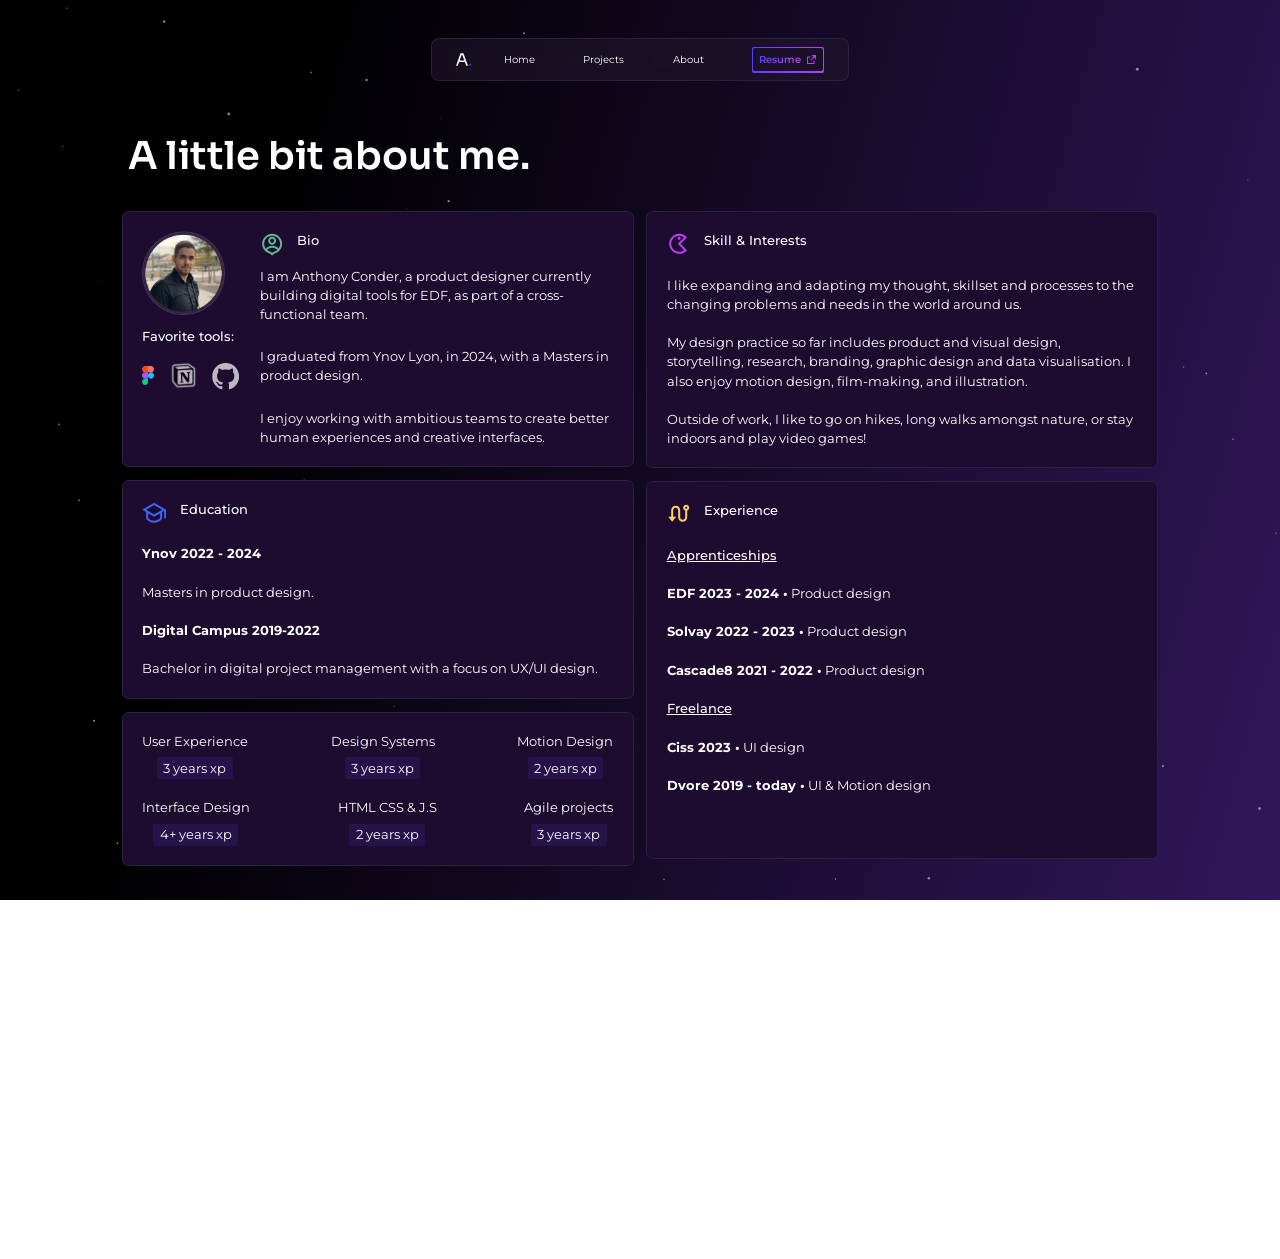
==== commit 1d407a9f: "Version mobile page About Version mobile de la page About faite + changement de quelques styles de t" ====
--- a/about.html
+++ b/about.html
@@ -150,7 +150,7 @@
               <div class="bio">
                 <div class="bio-items-left">
                   <img class="bio-img" src="/assets/images/me-about.png" alt="">
-                  <p>Favorite tools:</p>
+                  <h3>Favorite tools:</h3>
                   <div class="favorite-tools">
                     <img src="/assets/images/figma-footer.svg" alt="">
                     <img src="/assets/images/Notion.svg" alt="">
@@ -178,16 +178,16 @@
                   <img src="/assets/images/education.svg" alt="">
                   <H3>Education</H3>
                 </div>
-                <h3>Ynov 2022 - 2024</h3>
+                <p><b>Ynov 2022 - 2024</b></p>
                 <p>Masters in product design.</p>
-                <h3>Digital Campus 2019-2022</h3>
+                <p><b>Digital Campus 2019-2022</b></p>
                 <p>Bachelor in digital project management with a focus on UX/UI design.</p>
               </div>
 
               <div class="experience-years">
                 <div class="experience-row">
                   <div class="experience-token">
-                    <p>
+                    <p class="experience-token-title">
                       User Experience
                     </p>
                     <p class="xp">
@@ -195,7 +195,7 @@
                     </p>
                 </div>
                 <div class="experience-token">
-                    <p>
+                    <p class="experience-token-title">
                       Design Systems
                     </p>
                     <p class="xp">
@@ -203,7 +203,7 @@
                     </p>
                 </div>
                 <div class="experience-token">
-                    <p>
+                    <p class="experience-token-title">
                       Motion Design
                     </p>
                     <p class="xp">
@@ -213,7 +213,7 @@
                 </div>
                 <div class="experience-row">
                   <div class="experience-token">
-                    <p>
+                    <p class="experience-token-title">
                       Interface Design
                     </p>
                     <p class="xp">
@@ -221,7 +221,7 @@
                     </p>
                 </div>
                 <div class="experience-token">
-                    <p>
+                    <p class="experience-token-title">
                       HTML CSS & J.S
                     </p>
                     <p class="xp">
@@ -229,7 +229,7 @@
                     </p>
                 </div>
                 <div class="experience-token">
-                    <p>
+                    <p class="experience-token-title">
                       Agile projects
                     </p>
                     <p class="xp">
@@ -259,12 +259,12 @@
                   <H3>Experience</H3>
                 </div>
                 <h3><u>Apprenticeships</u></h3>
-                <h3>EDF 2023 - 2024 • Product design</h3>
-                <h3>Solvay 2022 - 2023 • Product design</h3>
-                <h3>Cascade8 2021 - 2022 • Product  design</h3>
+                <p><b>EDF 2023 - 2024 •</b> Product design</p>
+                <p><b>Solvay 2022 - 2023 •</b> Product design</p>
+                <p><b>Cascade8 2021 - 2022 •</b> Product  design</p>
                 <h3><u>Freelance</u></h3>
-                <h3>Ciss 2023 • UI design</h3>
-                <h3>Dvore 2019 - today • UI & Motion design</h3>
+                <p><b>Ciss 2023 •</b> UI design</p>
+                <p><b>Dvore 2019 - today •</b> UI & Motion design</p>
               </div>
             </section>
         </main>
--- a/css/style.css
+++ b/css/style.css
@@ -727,6 +727,55 @@
   content: "";
 }
 
+.chip {
+  display: -webkit-inline-box;
+  display: -ms-inline-flexbox;
+  display: inline-flex;
+  -webkit-box-align: center;
+      -ms-flex-align: center;
+          align-items: center;
+  background-color: transparent; /* Transparent background */
+  border: 2px solid #fff; /* White stroke */
+  border-radius: 16px;
+  padding: 8px 16px; /* Adjusted padding */
+  margin: 4px; /* Add some margin between chips */
+  cursor: pointer;
+  -webkit-user-select: none;
+     -moz-user-select: none;
+      -ms-user-select: none;
+          user-select: none;
+  -webkit-transition: background-color 0.3s, border-color 0.3s, color 0.3s;
+  transition: background-color 0.3s, border-color 0.3s, color 0.3s;
+  font-family: Montserrat;
+  font-size: 1vw;
+  font-weight: 500;
+}
+.chip:hover {
+  background-color: rgba(255, 255, 255, 0.129); /* Slight gray on hover */
+}
+.chip.selected {
+  background-color: #fff; /* White background for selected chips */
+  border-color: #fff; /* White border for selected chips */
+  color: #000; /* Black text for selected chips */
+}
+.chip.selected .chip-label {
+  margin-left: 8px; /* Add 8px spacing between the check and text */
+  color: #000; /* Black text for selected chips */
+}
+.chip.selected .check-icon {
+  fill: #000; /* Black checkmark for selected chips */
+  display: block; /* Display the checkmark for selected chips */
+}
+.chip .chip-label {
+  color: #fff; /* White text for unselected chips */
+}
+.chip .check-icon {
+  width: 24px;
+  height: 24px;
+  display: none; /* Initially, hide the checkmark icon */
+  fill: #fff; /* White checkmark for unselected chips */
+}
+
 @media (max-width: 768px) {
   .primary-button {
     width: 100%;
@@ -743,6 +792,41 @@
     gap: 0.6vw;
     border: none;
     border-radius: 1vw;
+  }
+  .chips-wrapper {
+    width: 100vw; /* Adjust this width as needed */
+    padding-left: 0vw !important;
+  }
+  .chips-wrapper .chips-container {
+    -webkit-overflow-scrolling: touch; /* Smooth scrolling on iOS */
+    scrollbar-width: none; /* Hide the scrollbar on Firefox */
+    -ms-overflow-style: none; /* Hide the scrollbar on IE/Edge */
+    overflow-x: auto; /* Enable horizontal scrolling */
+    padding-left: 8vw;
+    padding-right: 13vw;
+    padding-bottom: 8vw;
+  }
+  .chips-wrapper .chips-container::-webkit-scrollbar {
+    width: 0px; /* Hide the scrollbar on Webkit browsers */
+  }
+  .chips-wrapper .chips-container .chip {
+    margin-right: 10px; /* Add some spacing between chips */
+    border: 0.4vw solid #fff; /* White stroke */
+    border-radius: 2vw;
+    height: -webkit-fit-content;
+    height: -moz-fit-content;
+    height: fit-content;
+    margin: 1vw; /* Add some margin between chips */
+    font-size: 4vw;
+  }
+  .chips-wrapper .chips-container .chip.selected .chip-label {
+    margin-left: 1vw; /* Add 8px spacing between the check and text */
+  }
+  .chips-wrapper .chips-container .chip .check-icon {
+    margin-left: -2vw;
+    height: 4vw;
+    display: none; /* Initially, hide the checkmark icon */
+    fill: #fff; /* White checkmark for unselected chips */
   }
 }
 .skill-card {
@@ -816,11 +900,37 @@
   width: 100%;
   height: auto;
 }
-.project-card h2 {
+.project-card .coming-soon-wrapper {
+  display: -webkit-box;
+  display: -ms-flexbox;
+  display: flex;
+  gap: 1vw;
+}
+.project-card .coming-soon-wrapper .coming-soon {
+  margin-top: -0.3vw;
+  display: -webkit-box;
+  display: -ms-flexbox;
+  display: flex;
+  padding: 4px 6px;
+  -webkit-box-pack: center;
+      -ms-flex-pack: center;
+          justify-content: center;
+  -webkit-box-align: center;
+      -ms-flex-align: center;
+          align-items: center;
+  gap: 8px;
+  border-radius: 4px;
+  background: rgba(179, 179, 179, 0.1);
+  color: white;
+  font-family: Source Code Pro;
+}
+.project-card h3 {
   font-weight: 700;
 }
-.project-card p {
-  color: white;
+.project-card .card-description {
+  color: #C8C8C8;
+  font-family: Source Code Pro;
+  font-size: 0.95vw;
 }
 .project-card .tags {
   display: -webkit-box;
@@ -1073,7 +1183,10 @@
     display: -webkit-box;
     display: -ms-flexbox;
     display: flex;
-    width: 57.5vw;
+    -webkit-box-pack: justify;
+        -ms-flex-pack: justify;
+            justify-content: space-between;
+    width: 57.5vw !important;
     height: 90vw;
     padding: 3vw;
     border-radius: 1vw;
@@ -1083,6 +1196,13 @@
     -webkit-backdrop-filter: blur(0.7vw);
             backdrop-filter: blur(0.7vw);
   }
+  .project-card .coming-soon-wrapper {
+    gap: 4vw;
+  }
+  .project-card .coming-soon-wrapper .coming-soon {
+    font-size: 4vw;
+    margin-top: -1.5vw !important;
+  }
   .project-card .project-description {
     font-family: Source Code Pro;
     color: #C8C8C8;
@@ -1139,8 +1259,8 @@
     display: -webkit-inline-box;
     display: -ms-inline-flexbox;
     display: inline-flex;
-    padding: 1.8vw;
-    width: 33.8vw;
+    padding: 4vw;
+    width: 60vw;
     height: auto;
     -webkit-box-orient: vertical;
     -webkit-box-direction: normal;
@@ -1166,7 +1286,7 @@
     gap: 1.25vw;
   }
   .process-card svg {
-    height: 1vw;
+    height: 4.5vw;
   }
   .hero-banner-card {
     padding: 1.3vw 2vw 1.3vw 2vw;
@@ -1177,10 +1297,10 @@
             backdrop-filter: blur(0.6vw);
   }
   .hero-banner-card p {
-    font-size: 2vw !important;
+    font-size: 3vw !important;
   }
   .hero-banner-card .xp {
-    font-size: 2vw !important;
+    font-size: 3vw !important;
     font-weight: 600;
     color: #5EB791 !important;
   }
@@ -1351,20 +1471,20 @@
             align-items: center;
     max-width: 100vw;
     padding: 5.3vw 11.7vw 5.3vw 11.7vw;
-    gap: 4vw;
+    gap: 8vw;
     /* Snackbar Styles */
   }
   footer .label {
     position: absolute;
     font-size: 1vw;
-    top: 3.5vw;
-    left: 43vw;
+    top: 1vw;
+    left: 12vw;
   }
   footer .email {
     height: -webkit-fit-content;
     height: -moz-fit-content;
     height: fit-content;
-    width: 20vw;
+    width: 75vw;
     margin-right: auto;
     margin-left: auto;
     cursor: pointer;
@@ -1378,13 +1498,14 @@
     background: rgba(166, 157, 157, 0.1);
     background-image: url(/assets/images/send-plane.svg);
     background-repeat: no-repeat;
+    background-size: 4vw;
     background-position: 0.5vw;
     border: 0.06vw solid #9e9e9e;
     border-radius: 0.4vw;
     stroke: none;
     text-align: center;
     font-family: Montserrat;
-    font-size: 1vw;
+    font-size: 4vw;
     color: rgb(183, 183, 183);
     -webkit-transition: 0.5s;
     transition: 0.5s;
@@ -1410,7 +1531,9 @@
   }
   footer .snackbar-container #snackbar {
     visibility: hidden;
-    width: 16vw;
+    width: -webkit-fit-content;
+    width: -moz-fit-content;
+    width: fit-content;
     margin-left: auto;
     margin-right: auto;
     background-color: #5A3FFF;
@@ -1422,7 +1545,7 @@
     z-index: 1;
     bottom: 30px;
     font-family: Montserrat;
-    font-size: 1vw;
+    font-size: 4vw;
     opacity: 0;
     -webkit-transition: opacity 0.3s, bottom 0.5s;
     transition: opacity 0.3s, bottom 0.5s;
@@ -1441,7 +1564,7 @@
     -webkit-box-direction: normal;
         -ms-flex-direction: column;
             flex-direction: column;
-    gap: 4vw;
+    gap: 8vw;
     -webkit-box-align: center;
         -ms-flex-align: center;
             align-items: center;
@@ -1702,12 +1825,6 @@
   }
   nav #menuToggle a {
     text-decoration: none;
-    color: #232323;
-    -webkit-transition: color 0.3s ease;
-    transition: color 0.3s ease;
-  }
-  nav #menuToggle a:hover {
-    color: tomato;
   }
   nav #menuToggle input {
     display: block;
@@ -1784,9 +1901,9 @@
   }
   nav #menu li {
     text-align: center;
-    padding: 10vw 0;
+    padding: 12vw 0;
     font-family: Sora;
-    font-size: 4vw;
+    font-size: 8vw;
     font-weight: 300;
     line-height: 2.5vw;
     letter-spacing: 0em;
@@ -1874,18 +1991,24 @@
   gap: 3vw;
 }
 .hero-banner .hero-items-left .intro-pill {
-  display: -webkit-inline-box;
-  display: -ms-inline-flexbox;
-  display: inline-flex;
+  display: -webkit-box;
+  display: -ms-flexbox;
+  display: flex;
   -webkit-box-align: end;
       -ms-flex-align: end;
-          align-items: flex-end;
+          align-items: end;
   gap: 1.2vw;
 }
+.hero-banner .hero-items-left .intro-pill a {
+  margin-bottom: -0.1vw;
+}
 .hero-banner .hero-items-left .intro-pill .location {
   display: -webkit-box;
   display: -ms-flexbox;
   display: flex;
+  width: -webkit-fit-content;
+  width: -moz-fit-content;
+  width: fit-content;
   padding: 0.4vw 0.6vw 0.4vw 0.3vw;
   -webkit-box-pack: center;
       -ms-flex-pack: center;
@@ -1973,7 +2096,7 @@
 .projects-section {
   height: auto;
   width: 100%;
-  padding: 10vw 9.5vw;
+  padding: 0vw 9.5vw;
   display: -webkit-box;
   display: -ms-flexbox;
   display: flex;
@@ -2146,6 +2269,10 @@
 }
 .methodology-section h3 {
   font-weight: 700;
+}
+
+.methodology-section-mobile {
+  display: none !important;
 }
 
 .about-title-container {
@@ -2389,9 +2516,9 @@
   width: 40vw;
   height: 29.5vw;
   padding: 1.5vw;
-  -webkit-box-pack: center;
-      -ms-flex-pack: center;
-          justify-content: center;
+  -webkit-box-pack: start;
+      -ms-flex-pack: start;
+          justify-content: flex-start;
   -webkit-box-align: start;
       -ms-flex-align: start;
           align-items: flex-start;
@@ -2410,7 +2537,11 @@
   padding: 10vw 10vw 2vw 10vw;
 }
 
-.projects-section-first {
+.chips-wrapper {
+  padding-left: 9.5vw;
+}
+
+.projects-section-main {
   position: relative;
   height: auto;
   width: 100%;
@@ -2429,14 +2560,13 @@
       -ms-flex-align: start;
           align-items: flex-start;
 }
-.projects-section-first .projects-illustration {
-  position: absolute;
-  top: -37%;
-  right: 0%;
-  height: 80vw;
-  z-index: -1;
-}
-.projects-section-first .project-section-title {
+.projects-section-main .chips-container {
+  display: -webkit-box;
+  display: -ms-flexbox;
+  display: flex;
+  margin-bottom: -2vw;
+}
+.projects-section-main .project-section-title {
   width: 100%;
   display: -webkit-box;
   display: -ms-flexbox;
@@ -2449,13 +2579,15 @@
           align-items: center;
   gap: 0.5vw;
 }
-.projects-section-first .project-section-title svg {
+.projects-section-main .project-section-title svg {
   height: 1.5vw;
 }
-.projects-section-first .project-card-row {
-  display: -webkit-box;
-  display: -ms-flexbox;
-  display: flex;
+.projects-section-main .project-card-row {
+  display: -webkit-box;
+  display: -ms-flexbox;
+  display: flex;
+  -ms-flex-wrap: wrap;
+      flex-wrap: wrap;
   -webkit-box-orient: horizontal;
   -webkit-box-direction: normal;
       -ms-flex-direction: row;
@@ -2470,91 +2602,15 @@
   margin-top: 3.7vw;
   gap: 2vw;
 }
-.projects-section-first .project-card-row a {
+.projects-section-main .project-card-row a {
   text-decoration: none;
   width: -webkit-fit-content;
   width: -moz-fit-content;
   width: fit-content;
 }
-.projects-section-first .project-card-row .project-card {
+.projects-section-main .project-card-row .project-card {
   position: relative;
   width: 18vw;
-}
-.projects-section-first .project-card-row .project-card .card-fire {
-  position: absolute;
-  top: 0%;
-  right: 0%;
-  width: 40%;
-}
-
-.projects-section-second {
-  position: relative;
-  height: auto;
-  width: 100%;
-  padding: 2vw 9.5vw 10vw 9.5vw;
-  display: -webkit-box;
-  display: -ms-flexbox;
-  display: flex;
-  -webkit-box-orient: vertical;
-  -webkit-box-direction: normal;
-      -ms-flex-direction: column;
-          flex-direction: column;
-  -webkit-box-pack: center;
-      -ms-flex-pack: center;
-          justify-content: center;
-  -webkit-box-align: start;
-      -ms-flex-align: start;
-          align-items: flex-start;
-}
-.projects-section-second .project-section-title {
-  width: 100%;
-  display: -webkit-box;
-  display: -ms-flexbox;
-  display: flex;
-  -webkit-box-pack: center;
-      -ms-flex-pack: center;
-          justify-content: center;
-  -webkit-box-align: center;
-      -ms-flex-align: center;
-          align-items: center;
-  gap: 0.5vw;
-}
-.projects-section-second .project-section-title svg {
-  height: 1.5vw;
-}
-.projects-section-second .project-card-row {
-  display: -webkit-box;
-  display: -ms-flexbox;
-  display: flex;
-  -webkit-box-orient: horizontal;
-  -webkit-box-direction: normal;
-      -ms-flex-direction: row;
-          flex-direction: row;
-  -webkit-box-pack: start;
-      -ms-flex-pack: start;
-          justify-content: flex-start;
-  -webkit-box-align: center;
-      -ms-flex-align: center;
-          align-items: center;
-  width: 100%;
-  margin-top: 3.7vw;
-  gap: 2vw;
-}
-.projects-section-second .project-card-row a {
-  text-decoration: none;
-  width: -webkit-fit-content;
-  width: -moz-fit-content;
-  width: fit-content;
-}
-.projects-section-second .project-card-row .project-card {
-  position: relative;
-  width: 18vw;
-}
-.projects-section-second .project-card-row .project-card .card-fire {
-  position: absolute;
-  top: 0%;
-  right: 0%;
-  width: 40%;
 }
 
 @media (max-width: 768px) {
@@ -2687,6 +2743,9 @@
             flex-direction: column;
     gap: 10vw;
   }
+  .projects-section-mobile .button-wrapper {
+    padding: 0vw 8vw 0vw 8vw !important;
+  }
   .projects-section-mobile .project-card-row-wrapper {
     height: -webkit-fit-content;
     height: -moz-fit-content;
@@ -2729,6 +2788,7 @@
   .projects-section-mobile .section-intro p {
     font-size: 1vw;
     color: white;
+    margin-top: -1vw;
   }
   .projects-section-mobile .section-intro div {
     display: -webkit-box;
@@ -2737,9 +2797,13 @@
     -webkit-box-align: center;
         -ms-flex-align: center;
             align-items: center;
+    height: -webkit-fit-content;
+    height: -moz-fit-content;
+    height: fit-content;
   }
   .projects-section-mobile .section-intro div svg {
     fill: white;
+    height: 8vw !important;
   }
   .projects-section-mobile .section-intro button {
     position: relative;
@@ -2774,4 +2838,182 @@
     width: -moz-fit-content;
     width: fit-content;
   }
+  .methodology-section {
+    display: none;
+  }
+  .methodology-section-mobile {
+    display: -webkit-box !important;
+    display: -ms-flexbox !important;
+    display: flex !important;
+    -webkit-box-orient: vertical;
+    -webkit-box-direction: normal;
+        -ms-flex-direction: column;
+            flex-direction: column;
+    gap: 6vw;
+    margin-top: 15vw;
+    margin-bottom: 15vw;
+  }
+  .methodology-section-mobile .methodology-card-row-wrapper {
+    height: -webkit-fit-content;
+    height: -moz-fit-content;
+    height: fit-content;
+    width: 100%;
+    padding: 0vw 5vw 0vw 5vw !important;
+    position: relative; /* Add relative positioning for the pseudo-element */
+    overflow-x: auto; /* Enable horizontal scrolling */
+    /* Hide the scrollbar without impacting horizontal scroll */
+  }
+  .methodology-section-mobile .methodology-card-row-wrapper::-webkit-scrollbar {
+    width: 0;
+    background: transparent;
+  }
+  .methodology-section-mobile .methodology-card-row-wrapper::-webkit-scrollbar-thumb {
+    background: transparent;
+  }
+  .methodology-section-mobile .methodology-card-row-wrapper::before {
+    content: ""; /* Create a pseudo-element for the right padding */
+    width: 24px; /* Set the desired right padding */
+    -webkit-box-flex: 0;
+        -ms-flex: 0 0 auto;
+            flex: 0 0 auto;
+  }
+  .methodology-section-mobile .methodology-card-row-wrapper:nth-child(3) {
+    margin-top: -5vw;
+  }
+  .methodology-section-mobile .methodology-card-row-wrapper:nth-child(4) {
+    margin-top: -5vw;
+  }
+  .methodology-section-mobile .section-intro {
+    gap: 4vw !important;
+    width: 100%;
+    display: -webkit-box;
+    display: -ms-flexbox;
+    display: flex;
+    -webkit-box-orient: vertical;
+    -webkit-box-direction: normal;
+        -ms-flex-direction: column;
+            flex-direction: column;
+    -webkit-box-align: start;
+        -ms-flex-align: start;
+            align-items: flex-start;
+    padding: 0vw 5vw 0vw 5vw !important;
+    margin-bottom: 4vw;
+  }
+  .methodology-section-mobile .section-intro p {
+    font-size: 1vw;
+    color: white;
+    margin-top: -1.5vw;
+  }
+  .methodology-section-mobile .section-intro div {
+    display: -webkit-box;
+    display: -ms-flexbox;
+    display: flex;
+    -webkit-box-align: center;
+        -ms-flex-align: center;
+            align-items: center;
+  }
+  .methodology-section-mobile .section-intro div svg {
+    fill: white;
+    height: 8vw !important;
+  }
+  .methodology-section-mobile .section-intro button {
+    position: relative;
+    -webkit-animation: verticalMovement 1s infinite alternate ease-in-out;
+            animation: verticalMovement 1s infinite alternate ease-in-out;
+  }
+  .methodology-section-mobile .section-intro button svg {
+    margin-left: 0.5vw;
+  }
+  .methodology-section-mobile .section-intro button:hover {
+    -webkit-animation-play-state: paused;
+            animation-play-state: paused;
+  }
+  .methodology-section-mobile .section-intro span {
+    margin: 0vw 0.2vw 0.2vw 0vw;
+    color: #5A3FFF;
+    font-size: 2vw;
+  }
+  .methodology-section-mobile .methodology-card-row {
+    display: -webkit-inline-box;
+    display: -ms-inline-flexbox;
+    display: inline-flex; /* Display cards in a row */
+    gap: 6vw; /* Space between cards */
+    -webkit-transition: -webkit-transform 0.3s ease;
+    transition: -webkit-transform 0.3s ease;
+    transition: transform 0.3s ease;
+    transition: transform 0.3s ease, -webkit-transform 0.3s ease; /* Smooth transition when scrolling */
+  }
+  .methodology-section-mobile .methodology-card-row a {
+    text-decoration: none;
+    width: -webkit-fit-content;
+    width: -moz-fit-content;
+    width: fit-content;
+  }
+  .projects-section-main {
+    display: none;
+  }
+  .spacer {
+    margin-bottom: 20vw;
+  }
+  .about-main {
+    -webkit-box-orient: vertical;
+    -webkit-box-direction: normal;
+        -ms-flex-direction: column;
+            flex-direction: column;
+    padding: 0vw 5vw 0vw 5vw !important;
+    gap: 4vw;
+  }
+  .about-main .about-items-left {
+    gap: 4vw;
+  }
+  .about-main .about-items-left .bio {
+    padding: 4vw;
+    -webkit-box-orient: vertical;
+    -webkit-box-direction: normal;
+        -ms-flex-direction: column;
+            flex-direction: column;
+    width: 100%;
+    gap: 8vw;
+  }
+  .about-main .about-items-left .bio .bio-img {
+    height: 40vw !important;
+  }
+  .about-main .about-items-left .education {
+    width: 100%;
+    padding: 4vw;
+    gap: 4vw;
+  }
+  .about-main .about-items-left .experience-years {
+    width: 100%;
+    padding: 4vw;
+    gap: 4vw;
+  }
+  .about-main .about-items-left .experience-years .experience-token {
+    gap: 2vw;
+    -webkit-box-align: start !important;
+        -ms-flex-align: start !important;
+            align-items: flex-start !important;
+  }
+  .about-main .about-items-left .experience-years .experience-token .experience-token-title {
+    width: 90%;
+  }
+  .about-main .about-items-right {
+    gap: 4vw;
+  }
+  .about-main .about-items-right .skills {
+    width: 100%;
+    padding: 4vw;
+    gap: 4vw;
+  }
+  .about-main .about-items-right .skills h3 {
+    width: 100%;
+  }
+  .about-main .about-items-right .experience {
+    width: 100%;
+    height: -webkit-fit-content;
+    height: -moz-fit-content;
+    height: fit-content;
+    padding: 4vw;
+    gap: 4vw;
+  }
 }
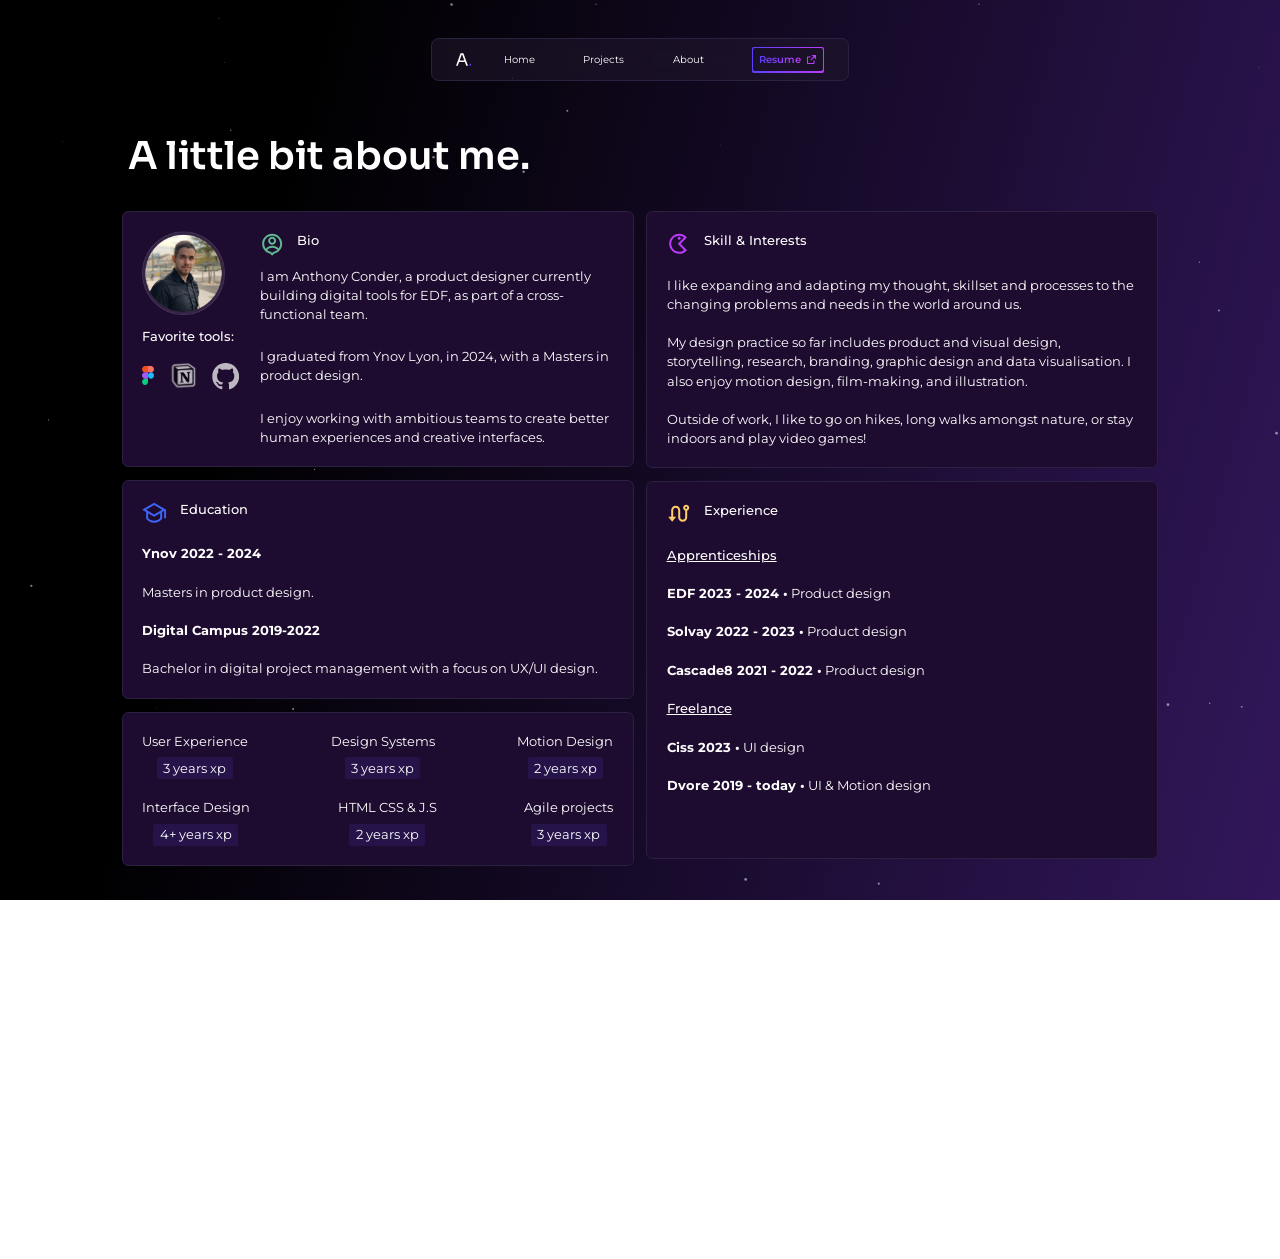
==== commit abca3f5f: "tweaks" ====
--- a/about.html
+++ b/about.html
@@ -56,7 +56,7 @@
                 
           <p>About</p></a>
 
-        <a href="" class="resume-button">
+        <a href="/assets/images/Anthony Conder Resume Product Designer 2023.pdf" target="_blank" class="resume-button">
             <div class="text-wrapper">
                 <p>Resume</p>
                 <svg viewBox="0 0 17 17" xmlns="http://www.w3.org/2000/svg">
--- a/css/style.css
+++ b/css/style.css
@@ -19,15 +19,11 @@
 }
 .light-mode .secondary-button:hover {
   background: #1a1a1a;
-  -webkit-transition: 0.5s;
   transition: 0.5s;
-  -webkit-transform: translatey(3px);
-          transform: translatey(3px);
+  transform: translatey(3px);
 }
 .light-mode .project-button {
-  -webkit-box-shadow: none;
-          box-shadow: none;
-  -webkit-transition: 0.5s;
+  box-shadow: none;
   transition: 0.5s;
 }
 .light-mode .project-button p {
@@ -38,10 +34,8 @@
 }
 .light-mode .project-button:hover {
   background: #7059ff;
-  -webkit-transition: 0.5s;
   transition: 0.5s;
-  -webkit-transform: translatey(3px);
-          transform: translatey(3px);
+  transform: translatey(3px);
 }
 .light-mode .project-button:hover p {
   color: white;
@@ -51,29 +45,23 @@
 }
 .light-mode .resume-button {
   background: rgba(166, 157, 157, 0.066);
-  -webkit-transition: 0.5s;
   transition: 0.5s;
 }
 .light-mode .resume-button svg {
   fill: black;
-  -webkit-transition: 0.5s;
   transition: 0.5s;
 }
 .light-mode .resume-button:hover {
   background: #7059ff;
-  -webkit-transform: translatey(3px);
-          transform: translatey(3px);
+  transform: translatey(3px);
 }
 .light-mode .resume-button:hover p {
-  -webkit-transition: 0.5s;
   transition: 0.5s;
   color: white;
 }
 .light-mode .resume-button:hover svg {
   fill: white;
-  -webkit-transform: rotate(90deg);
-          transform: rotate(90deg);
-  -webkit-transition: 0.3s ease-in-out;
+  transform: rotate(90deg);
   transition: 0.3s ease-in-out;
 }
 .light-mode .text-button a {
@@ -91,15 +79,12 @@
 .light-mode .dropdown {
   position: relative;
   display: inline-block;
-  width: -webkit-fit-content;
-  width: -moz-fit-content;
   width: fit-content;
 }
 .light-mode .dropdown .menu-btn {
   background: rgba(166, 157, 157, 0.1);
 }
 .light-mode .dropdown .menu-btn .menu-btn-svg {
-  -webkit-transition: 0.5s;
   transition: 0.5s;
   fill: black;
 }
@@ -109,39 +94,28 @@
 .light-mode .dropdown-content {
   position: absolute;
   background: #121111;
-  -webkit-box-shadow: 0px 8px 16px 0px rgba(0, 0, 0, 0.2);
-          box-shadow: 0px 8px 16px 0px rgba(0, 0, 0, 0.2);
+  box-shadow: 0px 8px 16px 0px rgba(0, 0, 0, 0.2);
 }
 .light-mode svg .whitebit {
   fill: black !important;
-  -webkit-transition: fill 0.4s ease;
   transition: fill 0.4s ease;
 }
 .light-mode svg .bluebit {
   fill: #5A3FFF;
-  -webkit-transition: fill 0.4s ease;
   transition: fill 0.4s ease;
 }
 .light-mode svg:hover .whitebit {
   fill: #5A3FFF;
-  -webkit-transition: fill 0.4s ease;
   transition: fill 0.4s ease;
 }
 .light-mode svg:hover .bluebit {
   fill: #5A3FFF !important;
-  -webkit-transition: fill 0.4s ease;
   transition: fill 0.4s ease;
 }
 .light-mode .header-links {
-  display: -webkit-box;
-  display: -ms-flexbox;
-  display: flex;
-  -webkit-box-align: center;
-      -ms-flex-align: center;
-          align-items: center;
-  -webkit-box-pack: start;
-      -ms-flex-pack: start;
-          justify-content: flex-start;
+  display: flex;
+  align-items: center;
+  justify-content: flex-start;
   text-decoration: none;
   color: white;
   width: 100%;
@@ -160,12 +134,9 @@
 .light-mode .project-card {
   border: 1px solid #CBD6FF;
   background: #EEF2FF;
-  -webkit-box-shadow: none;
-          box-shadow: none;
-  -webkit-backdrop-filter: blur(10px);
-          backdrop-filter: blur(10px);
-  -webkit-box-shadow: 0px 0px 0px 0px rgba(0, 0, 0, 0.1), 0px 1px 2px 0px rgba(0, 0, 0, 0.1), 0px 4px 4px 0px rgba(0, 0, 0, 0.09), 0px 8px 5px 0px rgba(0, 0, 0, 0.05), 0px 14px 6px 0px rgba(0, 0, 0, 0.01), 0px 22px 6px 0px rgba(0, 0, 0, 0);
-          box-shadow: 0px 0px 0px 0px rgba(0, 0, 0, 0.1), 0px 1px 2px 0px rgba(0, 0, 0, 0.1), 0px 4px 4px 0px rgba(0, 0, 0, 0.09), 0px 8px 5px 0px rgba(0, 0, 0, 0.05), 0px 14px 6px 0px rgba(0, 0, 0, 0.01), 0px 22px 6px 0px rgba(0, 0, 0, 0);
+  box-shadow: none;
+  backdrop-filter: blur(10px);
+  box-shadow: 0px 0px 0px 0px rgba(0, 0, 0, 0.1), 0px 1px 2px 0px rgba(0, 0, 0, 0.1), 0px 4px 4px 0px rgba(0, 0, 0, 0.09), 0px 8px 5px 0px rgba(0, 0, 0, 0.05), 0px 14px 6px 0px rgba(0, 0, 0, 0.01), 0px 22px 6px 0px rgba(0, 0, 0, 0);
 }
 .light-mode .project-card p {
   color: #656565;
@@ -180,8 +151,7 @@
   border-radius: 8px;
   border: 1px solid #D1DBFF;
   background: #EEF2FF;
-  -webkit-backdrop-filter: blur(10px);
-          backdrop-filter: blur(10px);
+  backdrop-filter: blur(10px);
 }
 .light-mode .skill-card h3 {
   color: black;
@@ -202,27 +172,16 @@
 }
 .light-mode .section-intro {
   width: 100%;
-  display: -webkit-box;
-  display: -ms-flexbox;
-  display: flex;
-  -webkit-box-orient: vertical;
-  -webkit-box-direction: normal;
-      -ms-flex-direction: column;
-          flex-direction: column;
-  -webkit-box-align: start;
-      -ms-flex-align: start;
-          align-items: flex-start;
+  display: flex;
+  flex-direction: column;
+  align-items: flex-start;
 }
 .light-mode .section-intro p {
   color: black !important;
 }
 .light-mode .section-intro div {
-  display: -webkit-box;
-  display: -ms-flexbox;
-  display: flex;
-  -webkit-box-align: center;
-      -ms-flex-align: center;
-          align-items: center;
+  display: flex;
+  align-items: center;
 }
 .light-mode .section-intro div svg {
   fill: black !important;
@@ -232,8 +191,7 @@
   1. Use a more-intuitive box-sizing model.
 */
 *, *::before, *::after {
-  -webkit-box-sizing: border-box;
-          box-sizing: border-box;
+  box-sizing: border-box;
 }
 
 /*
@@ -362,7 +320,7 @@
     font-family: Sora;
     font-size: 6vw;
     font-weight: 500;
-    line-height: 2.5vw;
+    line-height: 6.5vw;
     letter-spacing: 0em;
     color: white;
   }
@@ -410,33 +368,18 @@
 
 .primary-button {
   z-index: 1;
-  display: -webkit-box;
-  display: -ms-flexbox;
-  display: flex;
-  -webkit-box-orient: horizontal;
-  -webkit-box-direction: normal;
-      -ms-flex-direction: row;
-          flex-direction: row;
-  -webkit-box-pack: center;
-      -ms-flex-pack: center;
-          justify-content: center;
-  -webkit-box-align: center;
-      -ms-flex-align: center;
-          align-items: center;
+  display: flex;
+  flex-direction: row;
+  justify-content: center;
+  align-items: center;
   padding: 1vw 1.5vw;
-  width: -webkit-fit-content;
-  width: -moz-fit-content;
   width: fit-content;
-  height: -webkit-fit-content;
-  height: -moz-fit-content;
   height: fit-content;
   color: #ffffff;
   text-decoration: none;
   background: #5A3FFF;
-  -webkit-box-shadow: 0vw 0vw 2.7vw rgba(90, 63, 255, 0.41);
-          box-shadow: 0vw 0vw 2.7vw rgba(90, 63, 255, 0.41);
+  box-shadow: 0vw 0vw 2.7vw rgba(90, 63, 255, 0.41);
   border-radius: 0.3vw;
-  -webkit-transition: 0.5s;
   transition: 0.5s;
 }
 .primary-button svg {
@@ -451,89 +394,55 @@
 }
 .primary-button:hover {
   background: #7059ff;
-  -webkit-transition: 0.5s;
   transition: 0.5s;
-  -webkit-transform: translatey(3px);
-          transform: translatey(3px);
+  transform: translatey(3px);
 }
 .primary-button:hover .folder-closed {
   display: none;
 }
 .primary-button:hover .folder-open {
-  display: -webkit-box;
-  display: -ms-flexbox;
   display: flex;
 }
 
 .secondary-button {
   z-index: 1;
-  display: -webkit-box;
-  display: -ms-flexbox;
-  display: flex;
-  -webkit-box-orient: horizontal;
-  -webkit-box-direction: normal;
-      -ms-flex-direction: row;
-          flex-direction: row;
-  -webkit-box-pack: center;
-      -ms-flex-pack: center;
-          justify-content: center;
-  -webkit-box-align: center;
-      -ms-flex-align: center;
-          align-items: center;
+  display: flex;
+  flex-direction: row;
+  justify-content: center;
+  align-items: center;
   padding: 1vw 1.5vw;
   gap: 0.6vw;
-  width: -webkit-fit-content;
-  width: -moz-fit-content;
   width: fit-content;
-  height: -webkit-fit-content;
-  height: -moz-fit-content;
   height: fit-content;
-  text-decoration: none;
   border: 0.07vw solid #ffffff;
   border-radius: 0.3vw;
-  -webkit-transition: 0.5s;
-  transition: 0.5s;
-}
-.secondary-button p {
-  width: -webkit-max-content;
-  width: -moz-max-content;
+  transition: 0.2s;
+  text-decoration: none !important;
+}
+.secondary-button a p {
   width: max-content;
   font-size: 0.8vw;
-  color: #5A3FFF !important;
+  color: #ffffff !important;
 }
 .secondary-button:hover {
-  background: #1a1a1a;
-  -webkit-transition: 0.5s;
-  transition: 0.5s;
-  -webkit-transform: translatey(3px);
-          transform: translatey(3px);
+  background: rgba(255, 255, 255, 0.245);
+  transition: 0.2s;
+  transform: translatey(3px);
 }
 
 .project-button {
   z-index: 1;
-  display: -webkit-box;
-  display: -ms-flexbox;
-  display: flex;
-  -webkit-box-orient: horizontal;
-  -webkit-box-direction: normal;
-      -ms-flex-direction: row;
-          flex-direction: row;
-  -webkit-box-pack: center;
-      -ms-flex-pack: center;
-          justify-content: center;
-  -webkit-box-align: center;
-      -ms-flex-align: center;
-          align-items: center;
+  display: flex;
+  flex-direction: row;
+  justify-content: center;
+  align-items: center;
   padding: 0.5vw 1.5vw;
   gap: 0.6vw;
   width: 100% !important;
-  height: -webkit-fit-content;
-  height: -moz-fit-content;
   height: fit-content;
   color: #ffffff;
   text-decoration: none;
   border-radius: 0.3vw;
-  -webkit-transition: 0.5s;
   transition: 0.5s;
   text-align: center;
 }
@@ -546,61 +455,40 @@
 }
 .project-button:hover {
   background: #7059ff;
-  -webkit-transition: 0.5s;
   transition: 0.5s;
-  -webkit-transform: translatey(3px);
-          transform: translatey(3px);
+  transform: translatey(3px);
 }
 .project-button:hover .book-closed {
   display: none;
 }
 .project-button:hover .book-opened {
-  display: -webkit-box;
-  display: -ms-flexbox;
   display: flex;
 }
 
 .resume-button {
   margin-left: 1.5vw;
-  display: -webkit-box;
-  display: -ms-flexbox;
   display: flex;
   padding: 0.1vw;
-  -webkit-box-pack: center;
-      -ms-flex-pack: center;
-          justify-content: center;
-  -webkit-box-align: center;
-      -ms-flex-align: center;
-          align-items: center;
+  justify-content: center;
+  align-items: center;
   gap: 0.3vw;
   border-radius: 0.15vw;
-  background: -webkit-gradient(linear, left top, right top, from(#5A3FFF), to(#BB3CF7));
   background: linear-gradient(90deg, #5A3FFF 0%, #BB3CF7 100%);
   text-decoration: none;
-  -webkit-transition: 0.5s;
   transition: 0.5s;
 }
 .resume-button .text-wrapper {
-  display: -webkit-box;
-  display: -ms-flexbox;
   display: flex;
   padding: 0.3vw 0.46vw 0.3vw 0.46vw;
-  -webkit-box-pack: center;
-      -ms-flex-pack: center;
-          justify-content: center;
-  -webkit-box-align: center;
-      -ms-flex-align: center;
-          align-items: center;
+  justify-content: center;
+  align-items: center;
   gap: 0.3vw;
   border-radius: 0.15vw;
   background: #1A1128;
-  -webkit-transition: 0.5s;
   transition: 0.5s;
 }
 .resume-button .text-wrapper p {
-  -webkit-transition: 0.5s;
   transition: 0.5s;
-  background: -webkit-gradient(linear, left top, right top, from(#5A3FFF), to(#BB3CF7));
   background: linear-gradient(90deg, #5A3FFF 0%, #BB3CF7 100%);
   background-clip: text;
   -webkit-background-clip: text;
@@ -609,18 +497,14 @@
   font-weight: 600;
 }
 .resume-button .text-wrapper svg {
-  -webkit-transition: 0.5s;
   transition: 0.5s;
   fill: #BB3CF7;
 }
 .resume-button .text-wrapper:hover {
-  -webkit-transition: 0.5s;
   transition: 0.5s;
-  background: -webkit-gradient(linear, left top, right top, from(#5A3FFF), to(#BB3CF7));
   background: linear-gradient(90deg, #5A3FFF 0%, #BB3CF7 100%);
 }
 .resume-button .text-wrapper:hover p {
-  -webkit-transition: 0.5s;
   transition: 0.5s;
   background: white;
   background-clip: text;
@@ -628,7 +512,6 @@
   -webkit-text-fill-color: transparent;
 }
 .resume-button .text-wrapper:hover svg {
-  -webkit-transition: 0.5s;
   transition: 0.5s;
   fill: white;
 }
@@ -637,43 +520,31 @@
   padding: 0;
   background: none;
   border: none;
-  -webkit-transition: 0.5s;
   transition: 0.5s;
 }
 .text-button a {
-  -webkit-transition: 0.5s;
   transition: 0.5s;
   font-family: Montserrat;
   font-size: 1vw;
   text-decoration: none;
   font-weight: 400;
   color: #ffffff;
-  display: -webkit-box;
-  display: -ms-flexbox;
-  display: flex;
-  -webkit-box-align: center;
-      -ms-flex-align: center;
-          align-items: center;
-  width: -webkit-fit-content;
-  width: -moz-fit-content;
+  display: flex;
+  align-items: center;
   width: fit-content;
 }
 .text-button a svg {
   height: 1.2vw !important;
   fill: #ffffff;
-  -webkit-transition: 0.5s;
   transition: 0.5s;
 }
 .text-button a:hover {
   color: #5A3FFF;
-  -webkit-transition: 0.5s;
   transition: 0.5s;
 }
 .text-button a:hover svg {
   fill: #5A3FFF;
-  -webkit-transform: translateX(0.3vw);
-          transform: translateX(0.3vw);
-  -webkit-transition: 0.5s;
+  transform: translateX(0.3vw);
   transition: 0.5s;
 }
 
@@ -718,33 +589,26 @@
   background-color: #5A3FFF;
 }
 .switch input:focus + .slider {
-  -webkit-box-shadow: 0 0 1px #5A3FFF;
-          box-shadow: 0 0 1px #5A3FFF;
+  box-shadow: 0 0 1px #5A3FFF;
 }
 .switch input:checked + .slider:before {
   -webkit-transform: translateX(1.6vw);
+  -ms-transform: translateX(1.6vw);
   transform: translateX(1.6vw);
   content: "";
 }
 
 .chip {
-  display: -webkit-inline-box;
-  display: -ms-inline-flexbox;
+  z-index: 100 !important;
   display: inline-flex;
-  -webkit-box-align: center;
-      -ms-flex-align: center;
-          align-items: center;
+  align-items: center;
   background-color: transparent; /* Transparent background */
   border: 2px solid #fff; /* White stroke */
   border-radius: 16px;
   padding: 8px 16px; /* Adjusted padding */
   margin: 4px; /* Add some margin between chips */
   cursor: pointer;
-  -webkit-user-select: none;
-     -moz-user-select: none;
-      -ms-user-select: none;
-          user-select: none;
-  -webkit-transition: background-color 0.3s, border-color 0.3s, color 0.3s;
+  user-select: none;
   transition: background-color 0.3s, border-color 0.3s, color 0.3s;
   font-family: Montserrat;
   font-size: 1vw;
@@ -776,10 +640,166 @@
   fill: #fff; /* White checkmark for unselected chips */
 }
 
+.message-box {
+  z-index: 2;
+  position: absolute;
+  visibility: hidden;
+  width: fit-content;
+  color: white;
+  padding: 0.5vw;
+  border-radius: 0px 4px 4px 4px;
+  border: 1px solid #4E4C4C;
+  background: #453E41;
+}
+
+.reveal {
+  position: absolute;
+  padding: 0vw 0.7vw;
+  border-radius: 224px;
+  background: rgba(166, 157, 157, 0.3);
+  box-shadow: 0px 4px 20px 0px #000;
+  backdrop-filter: blur(4.5px);
+  font-size: 1.5vw;
+  color: white;
+  transition: 0.2s;
+}
+.reveal:hover {
+  cursor: pointer;
+  background: #5A3FFF;
+  transition: 0.2s;
+}
+.reveal:hover + .message-box {
+  visibility: visible;
+}
+
+.github-button {
+  margin-top: 1vw;
+  display: flex;
+  gap: 0.5vw;
+  width: fit-content;
+  padding: 1vw;
+  border: solid 1px white;
+  background: rgba(255, 255, 255, 0.09);
+  border-radius: 0.5vw;
+  text-decoration: none;
+  transition: 0.2s;
+}
+.github-button svg {
+  width: 1.5vw;
+}
+.github-button:hover {
+  background: rgba(255, 255, 255, 0.242);
+  transition: 0.2s;
+}
+
+.project-buttons-footer {
+  display: flex;
+  justify-content: space-between;
+  width: 100%;
+  padding: 2vw 9.5vw 4vw 9.5vw;
+}
+.project-buttons-footer .flip-arrow {
+  transform: rotate(180deg);
+}
+.project-buttons-footer .secondary-button {
+  display: flex;
+  gap: 1vw;
+  align-items: center;
+}
+.project-buttons-footer .secondary-button svg {
+  fill: white;
+}
+
+.project-navigation-button {
+  display: flex;
+  justify-content: center;
+  align-items: center;
+  width: 18.5vw;
+  gap: 1vw;
+  padding: 1vw;
+  border-radius: 0.2vw;
+  border: 0.04vw solid rgba(255, 204, 106, 0.16);
+  background: rgba(255, 204, 106, 0.1);
+  text-decoration: none !important;
+  transition: 0.2s;
+}
+.project-navigation-button p {
+  color: #FFCC6A;
+}
+.project-navigation-button .icon-wrapper {
+  padding: 1vw;
+  border-radius: 0.2vw;
+  background: rgba(255, 204, 106, 0.1);
+}
+.project-navigation-button .icon-wrapper svg {
+  fill: #FFCC6A;
+  height: 1.5vw;
+}
+.project-navigation-button .icon-wrapper .icon-start {
+  display: flex;
+}
+.project-navigation-button .icon-wrapper .icon-end {
+  display: none;
+}
+.project-navigation-button:hover {
+  transition: 0.2s;
+  border-radius: 0.2vw;
+  border: 0.04vw solid rgba(255, 204, 106, 0.16);
+  background: rgba(255, 204, 106, 0.2);
+  box-shadow: 0px 4px 42px 0px rgba(255, 204, 106, 0.2);
+}
+.project-navigation-button:hover .icon-start {
+  display: none;
+}
+.project-navigation-button:hover .icon-end {
+  display: flex;
+}
+
+.accordion {
+  width: 100%;
+  margin: 1vw auto;
+  display: flex;
+  flex-direction: column;
+  gap: 1vw;
+}
+.accordion .section {
+  border-radius: 0.2vw;
+  border: 0.04vw solid rgba(255, 204, 106, 0.16);
+}
+.accordion .section .section-header {
+  display: flex;
+  align-items: center;
+  border-radius: 0.2vw;
+  padding: 10px;
+  font-weight: bold;
+  cursor: pointer;
+  background: rgba(255, 204, 106, 0.1);
+}
+.accordion .section .section-header p {
+  padding: 1vw;
+  color: #FFCC6A;
+}
+.accordion .section .section-header svg {
+  height: 1vw;
+  fill: #FFCC6A;
+}
+.accordion .section .section-content {
+  max-height: 0;
+  overflow: hidden;
+  transition: max-height 0.3s ease;
+}
+.accordion .section .section-content .content-inner {
+  padding: 1vw;
+}
+.accordion .section.active .section-content {
+  max-height: 200px;
+  transition: max-height 0.3s ease;
+}
+
 @media (max-width: 768px) {
   .primary-button {
     width: 100%;
-    padding: 3vw 3vw;
+    padding: 3vw;
     gap: 2vw;
     border-radius: 1vw;
   }
@@ -813,8 +833,6 @@
     margin-right: 10px; /* Add some spacing between chips */
     border: 0.4vw solid #fff; /* White stroke */
     border-radius: 2vw;
-    height: -webkit-fit-content;
-    height: -moz-fit-content;
     height: fit-content;
     margin: 1vw; /* Add some margin between chips */
     font-size: 4vw;
@@ -828,29 +846,115 @@
     display: none; /* Initially, hide the checkmark icon */
     fill: #fff; /* White checkmark for unselected chips */
   }
+  .github-button {
+    width: 100%;
+    align-items: center;
+    justify-content: center;
+    padding: 4vw;
+    border-radius: 1vw;
+  }
+  .github-button svg {
+    width: 5vw !important;
+  }
+  .project-navigation-button {
+    display: flex;
+    flex-direction: column;
+    justify-content: center;
+    align-items: center;
+    width: 100%;
+    gap: 1vw;
+    padding: 2vw;
+    border-radius: 1vw;
+    border: 0.04vw solid rgba(255, 204, 106, 0.16);
+    background: rgba(255, 204, 106, 0.1);
+    text-decoration: none !important;
+    transition: 0.2s;
+  }
+  .project-navigation-button p {
+    font-size: 3vw !important;
+    color: #FFCC6A;
+  }
+  .project-navigation-button .icon-wrapper {
+    padding: 1vw;
+    border-radius: 0.2vw;
+    background: rgba(255, 204, 106, 0.1);
+  }
+  .project-navigation-button .icon-wrapper svg {
+    fill: #FFCC6A;
+    height: 3vw;
+  }
+  .project-navigation-button .icon-wrapper .icon-start {
+    display: flex;
+  }
+  .project-navigation-button .icon-wrapper .icon-end {
+    display: none;
+  }
+  .project-navigation-button:hover {
+    transition: 0.2s;
+    border-radius: 0.2vw;
+    border: 0.04vw solid rgba(255, 204, 106, 0.16);
+    background: rgba(255, 204, 106, 0.2);
+    box-shadow: 0px 4px 42px 0px rgba(255, 204, 106, 0.2);
+  }
+  .project-navigation-button:hover .icon-start {
+    display: none;
+  }
+  .project-navigation-button:hover .icon-end {
+    display: flex;
+  }
+  .accordion {
+    width: 100%;
+    margin: 1vw auto;
+    display: flex;
+    flex-direction: column;
+    gap: 2vw;
+  }
+  .accordion .section {
+    border-radius: 0.2vw;
+    border: 0.04vw solid rgba(255, 204, 106, 0.16);
+  }
+  .accordion .section .section-header {
+    display: flex;
+    align-items: center;
+    border-radius: 0.2vw;
+    padding: 10px;
+    font-weight: bold;
+    cursor: pointer;
+    background: rgba(255, 204, 106, 0.1);
+  }
+  .accordion .section .section-header p {
+    padding: 1vw;
+    color: #FFCC6A;
+  }
+  .accordion .section .section-header svg {
+    height: 3vw;
+    fill: #FFCC6A;
+  }
+  .accordion .section .section-content {
+    max-height: 0;
+    overflow: hidden;
+    transition: max-height 0.3s ease;
+  }
+  .accordion .section .section-content .content-inner {
+    padding: 2vw;
+  }
+  .accordion .section.active .section-content {
+    max-height: 200px;
+    transition: max-height 0.3s ease;
+  }
 }
 .skill-card {
-  display: -webkit-box;
-  display: -ms-flexbox;
   display: flex;
   width: 24vw;
   padding: 2.5vw 6.2vw 2.5vw 5vw;
-  -webkit-box-orient: vertical;
-  -webkit-box-direction: normal;
-      -ms-flex-direction: column;
-          flex-direction: column;
-  -webkit-box-pack: center;
-      -ms-flex-pack: center;
-          justify-content: center;
-  -webkit-box-align: start;
-      -ms-flex-align: start;
-          align-items: flex-start;
+  flex-direction: column;
+  justify-content: center;
+  align-items: flex-start;
   gap: 0.3vw;
   border-radius: 0.6vw;
   border: 0.07vw solid #2A2240;
   background: rgba(26, 9, 38, 0.6);
-  -webkit-backdrop-filter: blur(0.7vw);
-          backdrop-filter: blur(0.7vw);
+  backdrop-filter: blur(0.7vw);
 }
 .skill-card svg {
   fill: white;
@@ -866,63 +970,45 @@
 }
 .skill-card:hover {
   border: 0.07vw solid #5A3FFF;
-  -webkit-transition: 0.5s ease-in-out;
   transition: 0.5s ease-in-out;
 }
 
 .project-card {
   position: relative;
-  display: -webkit-box;
-  display: -ms-flexbox;
   display: flex;
   width: 21.9vw;
   height: 30vw;
   padding: 1.25vw;
-  -webkit-box-orient: vertical;
-  -webkit-box-direction: normal;
-      -ms-flex-direction: column;
-          flex-direction: column;
-  -webkit-box-pack: justify;
-      -ms-flex-pack: justify;
-          justify-content: space-between;
-  -webkit-box-align: start;
-      -ms-flex-align: start;
-          align-items: flex-start;
+  flex-direction: column;
+  justify-content: space-between;
+  align-items: flex-start;
   border-radius: 0.6vw;
   border: 0.07vw solid #2A2240;
   background: #1E0C30;
-  -webkit-box-shadow: 0vw 0vw 0vw 0vw rgba(0, 0, 0, 0.1), 0px 1px 2px 0px rgba(0, 0, 0, 0.1), 0px 4px 4px 0px rgba(0, 0, 0, 0.09), 0px 8px 5px 0px rgba(0, 0, 0, 0.05), 0px 14px 6px 0px rgba(0, 0, 0, 0.01), 0px 22px 6px 0px rgba(0, 0, 0, 0);
-          box-shadow: 0vw 0vw 0vw 0vw rgba(0, 0, 0, 0.1), 0px 1px 2px 0px rgba(0, 0, 0, 0.1), 0px 4px 4px 0px rgba(0, 0, 0, 0.09), 0px 8px 5px 0px rgba(0, 0, 0, 0.05), 0px 14px 6px 0px rgba(0, 0, 0, 0.01), 0px 22px 6px 0px rgba(0, 0, 0, 0);
-  -webkit-backdrop-filter: blur(0.7vw);
-          backdrop-filter: blur(0.7vw);
+  box-shadow: 0vw 0vw 0vw 0vw rgba(0, 0, 0, 0.1), 0px 1px 2px 0px rgba(0, 0, 0, 0.1), 0px 4px 4px 0px rgba(0, 0, 0, 0.09), 0px 8px 5px 0px rgba(0, 0, 0, 0.05), 0px 14px 6px 0px rgba(0, 0, 0, 0.01), 0px 22px 6px 0px rgba(0, 0, 0, 0);
+  backdrop-filter: blur(0.7vw);
 }
 .project-card img {
   width: 100%;
   height: auto;
 }
 .project-card .coming-soon-wrapper {
-  display: -webkit-box;
-  display: -ms-flexbox;
-  display: flex;
+  display: flex;
+  justify-content: center;
   gap: 1vw;
 }
 .project-card .coming-soon-wrapper .coming-soon {
   margin-top: -0.3vw;
-  display: -webkit-box;
-  display: -ms-flexbox;
   display: flex;
   padding: 4px 6px;
-  -webkit-box-pack: center;
-      -ms-flex-pack: center;
-          justify-content: center;
-  -webkit-box-align: center;
-      -ms-flex-align: center;
-          align-items: center;
+  justify-content: center;
+  align-items: center;
   gap: 8px;
   border-radius: 4px;
   background: rgba(179, 179, 179, 0.1);
   color: white;
   font-family: Source Code Pro;
+  font-size: 0.9vw !important;
 }
 .project-card h3 {
   font-weight: 700;
@@ -933,55 +1019,33 @@
   font-size: 0.95vw;
 }
 .project-card .tags {
-  display: -webkit-box;
-  display: -ms-flexbox;
-  display: flex;
-  width: 100%;
-  -webkit-box-orient: vertical;
-  -webkit-box-direction: normal;
-      -ms-flex-direction: column;
-          flex-direction: column;
-  -webkit-box-align: start;
-      -ms-flex-align: start;
-          align-items: flex-start;
-  -ms-flex-wrap: wrap;
-      flex-wrap: wrap;
+  display: flex;
+  width: 100%;
+  flex-direction: column;
+  align-items: flex-start;
+  flex-wrap: wrap;
   gap: 0.5vw;
 }
 .project-card .tags .tags-row {
   width: 100%;
-  display: -webkit-box;
-  display: -ms-flexbox;
   display: flex;
   gap: 0.5vw;
 }
 .project-card .tags .tags-row .tag-regular:nth-child(1) {
-  display: -webkit-box;
-  display: -ms-flexbox;
   display: flex;
   padding: 0.2vw 0.5vw;
-  -webkit-box-pack: center;
-      -ms-flex-pack: center;
-          justify-content: center;
-  -webkit-box-align: center;
-      -ms-flex-align: center;
-          align-items: center;
+  justify-content: center;
+  align-items: center;
   gap: 0.5vw;
   border-radius: 0.2vw;
   background: rgba(94, 183, 145, 0.1);
   color: #5EB791;
 }
 .project-card .tags .tags-row .tag-regular:nth-child(2) {
-  display: -webkit-box;
-  display: -ms-flexbox;
   display: flex;
   padding: 0.2vw 0.5vw;
-  -webkit-box-pack: center;
-      -ms-flex-pack: center;
-          justify-content: center;
-  -webkit-box-align: center;
-      -ms-flex-align: center;
-          align-items: center;
+  justify-content: center;
+  align-items: center;
   gap: 0.5vw;
   border-radius: 0.2vw;
   background: rgba(187, 60, 247, 0.1);
@@ -989,38 +1053,24 @@
 }
 .project-card .tags .tags-row2 {
   width: 100%;
-  display: -webkit-box;
-  display: -ms-flexbox;
   display: flex;
   gap: 0.5vw;
 }
 .project-card .tags .tags-row2 .tag-regular:nth-child(1) {
-  display: -webkit-box;
-  display: -ms-flexbox;
   display: flex;
   padding: 0.2vw 0.5vw;
-  -webkit-box-pack: center;
-      -ms-flex-pack: center;
-          justify-content: center;
-  -webkit-box-align: center;
-      -ms-flex-align: center;
-          align-items: center;
+  justify-content: center;
+  align-items: center;
   gap: 0.5vw;
   border-radius: 0.2vw;
   background: rgba(255, 204, 106, 0.1);
   color: #FFCC6A;
 }
 .project-card .tags .tags-row2 .tag-regular:nth-child(2) {
-  display: -webkit-box;
-  display: -ms-flexbox;
   display: flex;
   padding: 0.2vw 0.5vw;
-  -webkit-box-pack: center;
-      -ms-flex-pack: center;
-          justify-content: center;
-  -webkit-box-align: center;
-      -ms-flex-align: center;
-          align-items: center;
+  justify-content: center;
+  align-items: center;
   gap: 0.5vw;
   border-radius: 0.2vw;
   background: rgba(247, 60, 172, 0.1);
@@ -1028,38 +1078,24 @@
 }
 .project-card .tags .tags-row3 {
   width: 100%;
-  display: -webkit-box;
-  display: -ms-flexbox;
   display: flex;
   gap: 0.5vw;
 }
 .project-card .tags .tags-row3 .tag-regular:nth-child(1) {
-  display: -webkit-box;
-  display: -ms-flexbox;
   display: flex;
   padding: 0.2vw 0.5vw;
-  -webkit-box-pack: center;
-      -ms-flex-pack: center;
-          justify-content: center;
-  -webkit-box-align: center;
-      -ms-flex-align: center;
-          align-items: center;
+  justify-content: center;
+  align-items: center;
   gap: 0.5vw;
   border-radius: 0.2vw;
   background: rgba(60, 100, 247, 0.1);
   color: #3C64F7;
 }
 .project-card .tags .tags-row3 .tag-regular:nth-child(2) {
-  display: -webkit-box;
-  display: -ms-flexbox;
   display: flex;
   padding: 0.2vw 0.5vw;
-  -webkit-box-pack: center;
-      -ms-flex-pack: center;
-          justify-content: center;
-  -webkit-box-align: center;
-      -ms-flex-align: center;
-          align-items: center;
+  justify-content: center;
+  align-items: center;
   gap: 0.5vw;
   border-radius: 0.2vw;
   background: rgba(247, 60, 172, 0.1);
@@ -1070,32 +1106,20 @@
 }
 
 .process-card {
-  display: -webkit-inline-box;
-  display: -ms-inline-flexbox;
   display: inline-flex;
   padding: 1.8vw;
   width: 33.8vw;
   height: auto;
-  -webkit-box-orient: vertical;
-  -webkit-box-direction: normal;
-      -ms-flex-direction: column;
-          flex-direction: column;
-  -webkit-box-pack: center;
-      -ms-flex-pack: center;
-          justify-content: center;
-  -webkit-box-align: start;
-      -ms-flex-align: start;
-          align-items: flex-start;
+  flex-direction: column;
+  justify-content: center;
+  align-items: flex-start;
   gap: 1.25vw;
   border-radius: 1.25vw;
   border: 0.07vw solid #2A2240;
   background: #1E0C30;
-  -webkit-backdrop-filter: blur(0.7vw);
-          backdrop-filter: blur(0.7vw);
+  backdrop-filter: blur(0.7vw);
 }
 .process-card .title-container {
-  display: -webkit-box;
-  display: -ms-flexbox;
   display: flex;
   gap: 1.25vw;
 }
@@ -1104,25 +1128,15 @@
 }
 
 .hero-banner-card {
-  display: -webkit-inline-box;
-  display: -ms-inline-flexbox;
   display: inline-flex;
   padding: 1.3vw 0.5vw 0.5vw 0.5vw;
-  -webkit-box-orient: vertical;
-  -webkit-box-direction: normal;
-      -ms-flex-direction: column;
-          flex-direction: column;
-  -webkit-box-pack: center;
-      -ms-flex-pack: center;
-          justify-content: center;
-  -webkit-box-align: start;
-      -ms-flex-align: start;
-          align-items: flex-start;
+  flex-direction: column;
+  justify-content: center;
+  align-items: flex-start;
   gap: 0.2vw;
   border-radius: 0.5vw;
   background: rgba(166, 157, 157, 0.3);
-  -webkit-backdrop-filter: blur(0.6vw);
-          backdrop-filter: blur(0.6vw);
+  backdrop-filter: blur(0.6vw);
 }
 .hero-banner-card p {
   font-size: 0.7vw !important;
@@ -1139,27 +1153,17 @@
 
 @media (max-width: 768px) {
   .skill-card {
-    display: -webkit-box;
-    display: -ms-flexbox;
     display: flex;
     width: 24vw;
     padding: 2.5vw 6.2vw 2.5vw 5vw;
-    -webkit-box-orient: vertical;
-    -webkit-box-direction: normal;
-        -ms-flex-direction: column;
-            flex-direction: column;
-    -webkit-box-pack: center;
-        -ms-flex-pack: center;
-            justify-content: center;
-    -webkit-box-align: start;
-        -ms-flex-align: start;
-            align-items: flex-start;
+    flex-direction: column;
+    justify-content: center;
+    align-items: flex-start;
     gap: 0.3vw;
     border-radius: 0.6vw;
     border: 0.07vw solid #2A2240;
     background: rgba(26, 9, 38, 0.6);
-    -webkit-backdrop-filter: blur(0.7vw);
-            backdrop-filter: blur(0.7vw);
+    backdrop-filter: blur(0.7vw);
   }
   .skill-card svg {
     fill: white;
@@ -1175,70 +1179,60 @@
   }
   .skill-card:hover {
     border: 0.07vw solid #5A3FFF;
-    -webkit-transition: 0.5s ease-in-out;
     transition: 0.5s ease-in-out;
   }
   .project-card {
     position: relative;
-    display: -webkit-box;
-    display: -ms-flexbox;
     display: flex;
-    -webkit-box-pack: justify;
-        -ms-flex-pack: justify;
-            justify-content: space-between;
-    width: 57.5vw !important;
-    height: 90vw;
+    justify-content: space-between;
+    width: 60vw !important;
+    height: 105vw;
     padding: 3vw;
     border-radius: 1vw;
     border: 0.07vw solid #2A2240;
-    -webkit-box-shadow: 0vw 0vw 0vw 0vw rgba(0, 0, 0, 0.1), 0px 1px 2px 0px rgba(0, 0, 0, 0.1), 0px 4px 4px 0px rgba(0, 0, 0, 0.09), 0px 8px 5px 0px rgba(0, 0, 0, 0.05), 0px 14px 6px 0px rgba(0, 0, 0, 0.01), 0px 22px 6px 0px rgba(0, 0, 0, 0);
-            box-shadow: 0vw 0vw 0vw 0vw rgba(0, 0, 0, 0.1), 0px 1px 2px 0px rgba(0, 0, 0, 0.1), 0px 4px 4px 0px rgba(0, 0, 0, 0.09), 0px 8px 5px 0px rgba(0, 0, 0, 0.05), 0px 14px 6px 0px rgba(0, 0, 0, 0.01), 0px 22px 6px 0px rgba(0, 0, 0, 0);
-    -webkit-backdrop-filter: blur(0.7vw);
-            backdrop-filter: blur(0.7vw);
+    box-shadow: 0vw 0vw 0vw 0vw rgba(0, 0, 0, 0.1), 0px 1px 2px 0px rgba(0, 0, 0, 0.1), 0px 4px 4px 0px rgba(0, 0, 0, 0.09), 0px 8px 5px 0px rgba(0, 0, 0, 0.05), 0px 14px 6px 0px rgba(0, 0, 0, 0.01), 0px 22px 6px 0px rgba(0, 0, 0, 0);
+    backdrop-filter: blur(0.7vw);
   }
   .project-card .coming-soon-wrapper {
-    gap: 4vw;
+    gap: 2vw;
+    flex-direction: column;
   }
   .project-card .coming-soon-wrapper .coming-soon {
-    font-size: 4vw;
+    width: fit-content;
+    font-size: 3vw !important;
     margin-top: -1.5vw !important;
   }
   .project-card .project-description {
     font-family: Source Code Pro;
     color: #C8C8C8;
+    font-size: 4vw !important;
   }
   .project-card .tags {
     gap: 2vw;
-    display: -webkit-box;
-    display: -ms-flexbox;
     display: flex;
-    -webkit-box-align: start;
-        -ms-flex-align: start;
-            align-items: flex-start;
+    align-items: flex-start;
   }
   .project-card .tags .tags-row {
     gap: 1vw;
   }
   .project-card .tags .tags-row .tag-regular:nth-child(1) {
-    padding: 0.2vw 0.5vw;
+    padding: 0.8vw 0.8vw;
     gap: 2vw;
     border-radius: 0.8vw;
     background: rgba(94, 183, 145, 0.1);
   }
   .project-card .tags .tags-row .tag-regular:nth-child(2) {
-    padding: 0.2vw 0.5vw;
+    padding: 0.8vw 0.8vw;
     gap: 2vw;
     border-radius: 0.8vw;
   }
   .project-card .tags .tags-row2 {
     width: 100%;
-    display: -webkit-box;
-    display: -ms-flexbox;
     display: flex;
     gap: 2vw;
   }
   .project-card .tags .tags-row2 .tag-regular:nth-child(1) {
-    padding: 0.2vw 0.5vw;
+    padding: 0.8vw 0.8vw;
     gap: 2vw;
     border-radius: 0.8vw;
   }
@@ -1246,42 +1240,30 @@
     gap: 2vw;
   }
   .project-card .tags .tags-row3 .tag-regular:nth-child(1) {
-    padding: 0.2vw 0.5vw;
+    padding: 0.8vw 0.8vw;
     gap: 2vw;
     border-radius: 0.8vw;
   }
   .project-card .tags .tags-row3 .tag-regular:nth-child(2) {
-    padding: 0.2vw 0.5vw;
+    padding: 0.8vw 0.8vw;
     gap: 2vw;
     border-radius: 0.8vw;
   }
   .process-card {
-    display: -webkit-inline-box;
-    display: -ms-inline-flexbox;
     display: inline-flex;
     padding: 4vw;
     width: 60vw;
     height: auto;
-    -webkit-box-orient: vertical;
-    -webkit-box-direction: normal;
-        -ms-flex-direction: column;
-            flex-direction: column;
-    -webkit-box-pack: center;
-        -ms-flex-pack: center;
-            justify-content: center;
-    -webkit-box-align: start;
-        -ms-flex-align: start;
-            align-items: flex-start;
+    flex-direction: column;
+    justify-content: center;
+    align-items: flex-start;
     gap: 1.25vw;
     border-radius: 1.25vw;
     border: 0.07vw solid #2A2240;
     background: #1E0C30;
-    -webkit-backdrop-filter: blur(0.7vw);
-            backdrop-filter: blur(0.7vw);
+    backdrop-filter: blur(0.7vw);
   }
   .process-card .title-container {
-    display: -webkit-box;
-    display: -ms-flexbox;
     display: flex;
     gap: 1.25vw;
   }
@@ -1293,8 +1275,7 @@
     gap: 0.2vw;
     border-radius: 1vw;
     background: rgba(166, 157, 157, 0.3);
-    -webkit-backdrop-filter: blur(0.6vw);
-            backdrop-filter: blur(0.6vw);
+    backdrop-filter: blur(0.6vw);
   }
   .hero-banner-card p {
     font-size: 3vw !important;
@@ -1311,16 +1292,9 @@
 }
 footer {
   position: relative;
-  display: -webkit-box;
-  display: -ms-flexbox;
-  display: flex;
-  -webkit-box-orient: vertical;
-  -webkit-box-direction: normal;
-      -ms-flex-direction: column;
-          flex-direction: column;
-  -webkit-box-align: center;
-      -ms-flex-align: center;
-          align-items: center;
+  display: flex;
+  flex-direction: column;
+  align-items: center;
   max-width: 100vw;
   padding: 5.3vw 11.7vw 5.3vw 11.7vw;
   gap: 4vw;
@@ -1333,20 +1307,14 @@
   left: 43vw;
 }
 footer .email {
-  height: -webkit-fit-content;
-  height: -moz-fit-content;
   height: fit-content;
   width: 20vw;
   margin-right: auto;
   margin-left: auto;
   cursor: pointer;
   padding: 0.5vw 1vw 0.5vw 2.6vw;
-  -webkit-box-pack: center;
-      -ms-flex-pack: center;
-          justify-content: center;
-  -webkit-box-align: center;
-      -ms-flex-align: center;
-          align-items: center;
+  justify-content: center;
+  align-items: center;
   background: rgba(166, 157, 157, 0.1);
   background-image: url(/assets/images/send-plane.svg);
   background-repeat: no-repeat;
@@ -1358,27 +1326,18 @@
   font-family: Montserrat;
   font-size: 1vw;
   color: rgb(183, 183, 183);
-  -webkit-transition: 0.5s;
   transition: 0.5s;
 }
 footer .email:hover {
   color: white;
-  -webkit-transform: translateY(3px);
-          transform: translateY(3px);
-  -webkit-transition: 0.5s;
+  transform: translateY(3px);
   transition: 0.5s;
 }
 footer .snackbar-container {
   width: 100%;
-  display: -webkit-box;
-  display: -ms-flexbox;
-  display: flex;
-  -webkit-box-align: center;
-      -ms-flex-align: center;
-          align-items: center;
-  -webkit-box-pack: center;
-      -ms-flex-pack: center;
-          justify-content: center;
+  display: flex;
+  align-items: center;
+  justify-content: center;
 }
 footer .snackbar-container #snackbar {
   visibility: hidden;
@@ -1396,7 +1355,6 @@
   font-family: Montserrat;
   font-size: 1vw;
   opacity: 0;
-  -webkit-transition: opacity 0.3s, bottom 0.5s;
   transition: opacity 0.3s, bottom 0.5s;
 }
 footer .snackbar-container #snackbar.show {
@@ -1406,43 +1364,21 @@
 }
 footer section {
   width: 100%;
-  display: -webkit-box;
-  display: -ms-flexbox;
-  display: flex;
-  -webkit-box-align: center;
-      -ms-flex-align: center;
-          align-items: center;
-  -webkit-box-pack: justify;
-      -ms-flex-pack: justify;
-          justify-content: space-between;
+  display: flex;
+  align-items: center;
+  justify-content: space-between;
 }
 footer section .footer-text-container {
-  display: -webkit-box;
-  display: -ms-flexbox;
-  display: flex;
-  -webkit-box-orient: horizontal;
-  -webkit-box-direction: normal;
-      -ms-flex-direction: row;
-          flex-direction: row;
-  -webkit-box-align: center;
-      -ms-flex-align: center;
-          align-items: center;
+  display: flex;
+  flex-direction: row;
+  align-items: center;
   gap: 0.3vw;
 }
 footer section .footer-resume-link {
-  display: -webkit-box;
-  display: -ms-flexbox;
-  display: flex;
-  -webkit-box-align: center;
-      -ms-flex-align: center;
-          align-items: center;
-  -webkit-box-pack: center;
-      -ms-flex-pack: center;
-          justify-content: center;
-  -webkit-box-orient: horizontal;
-  -webkit-box-direction: normal;
-      -ms-flex-direction: row;
-          flex-direction: row;
+  display: flex;
+  align-items: center;
+  justify-content: center;
+  flex-direction: row;
   gap: 0.3vw;
 }
 footer section img {
@@ -1459,16 +1395,9 @@
 @media (max-width: 768px) {
   footer {
     position: relative;
-    display: -webkit-box;
-    display: -ms-flexbox;
     display: flex;
-    -webkit-box-orient: vertical;
-    -webkit-box-direction: normal;
-        -ms-flex-direction: column;
-            flex-direction: column;
-    -webkit-box-align: center;
-        -ms-flex-align: center;
-            align-items: center;
+    flex-direction: column;
+    align-items: center;
     max-width: 100vw;
     padding: 5.3vw 11.7vw 5.3vw 11.7vw;
     gap: 8vw;
@@ -1481,20 +1410,14 @@
     left: 12vw;
   }
   footer .email {
-    height: -webkit-fit-content;
-    height: -moz-fit-content;
     height: fit-content;
     width: 75vw;
     margin-right: auto;
     margin-left: auto;
     cursor: pointer;
     padding: 0.5vw 1vw 0.5vw 2.6vw;
-    -webkit-box-pack: center;
-        -ms-flex-pack: center;
-            justify-content: center;
-    -webkit-box-align: center;
-        -ms-flex-align: center;
-            align-items: center;
+    justify-content: center;
+    align-items: center;
     background: rgba(166, 157, 157, 0.1);
     background-image: url(/assets/images/send-plane.svg);
     background-repeat: no-repeat;
@@ -1507,32 +1430,21 @@
     font-family: Montserrat;
     font-size: 4vw;
     color: rgb(183, 183, 183);
-    -webkit-transition: 0.5s;
     transition: 0.5s;
   }
   footer .email:hover {
     color: white;
-    -webkit-transform: translateY(3px);
-            transform: translateY(3px);
-    -webkit-transition: 0.5s;
+    transform: translateY(3px);
     transition: 0.5s;
   }
   footer .snackbar-container {
     width: 100%;
-    display: -webkit-box;
-    display: -ms-flexbox;
     display: flex;
-    -webkit-box-align: center;
-        -ms-flex-align: center;
-            align-items: center;
-    -webkit-box-pack: center;
-        -ms-flex-pack: center;
-            justify-content: center;
+    align-items: center;
+    justify-content: center;
   }
   footer .snackbar-container #snackbar {
     visibility: hidden;
-    width: -webkit-fit-content;
-    width: -moz-fit-content;
     width: fit-content;
     margin-left: auto;
     margin-right: auto;
@@ -1547,7 +1459,6 @@
     font-family: Montserrat;
     font-size: 4vw;
     opacity: 0;
-    -webkit-transition: opacity 0.3s, bottom 0.5s;
     transition: opacity 0.3s, bottom 0.5s;
   }
   footer .snackbar-container #snackbar.show {
@@ -1557,48 +1468,23 @@
   }
   footer section {
     width: 100%;
-    display: -webkit-box;
-    display: -ms-flexbox;
     display: flex;
-    -webkit-box-orient: vertical;
-    -webkit-box-direction: normal;
-        -ms-flex-direction: column;
-            flex-direction: column;
+    flex-direction: column;
     gap: 8vw;
-    -webkit-box-align: center;
-        -ms-flex-align: center;
-            align-items: center;
-    -webkit-box-pack: justify;
-        -ms-flex-pack: justify;
-            justify-content: space-between;
+    align-items: center;
+    justify-content: space-between;
   }
   footer section .footer-text-container {
-    display: -webkit-box;
-    display: -ms-flexbox;
     display: flex;
-    -webkit-box-orient: horizontal;
-    -webkit-box-direction: normal;
-        -ms-flex-direction: row;
-            flex-direction: row;
-    -webkit-box-align: center;
-        -ms-flex-align: center;
-            align-items: center;
+    flex-direction: row;
+    align-items: center;
     gap: 1vw;
   }
   footer section .footer-resume-link {
-    display: -webkit-box;
-    display: -ms-flexbox;
     display: flex;
-    -webkit-box-align: center;
-        -ms-flex-align: center;
-            align-items: center;
-    -webkit-box-pack: center;
-        -ms-flex-pack: center;
-            justify-content: center;
-    -webkit-box-orient: horizontal;
-    -webkit-box-direction: normal;
-        -ms-flex-direction: row;
-            flex-direction: row;
+    align-items: center;
+    justify-content: center;
+    flex-direction: row;
     gap: 0.3vw;
   }
   footer section img {
@@ -1614,72 +1500,41 @@
 }
 header {
   margin-top: 3vw;
-  z-index: 100;
+  z-index: 1;
   position: fixed;
   width: 100%;
-  display: -webkit-box;
-  display: -ms-flexbox;
-  display: flex;
-  -webkit-box-align: center;
-      -ms-flex-align: center;
-          align-items: center;
-  -webkit-box-pack: center;
-      -ms-flex-pack: center;
-          justify-content: center;
+  display: flex;
+  align-items: center;
+  justify-content: center;
 }
 header .links-container {
   width: auto;
-  display: -webkit-inline-box;
-  display: -ms-inline-flexbox;
   display: inline-flex;
   padding: 0.4vw 1.8vw 0.4vw 1.8vw;
-  -webkit-box-pack: center;
-      -ms-flex-pack: center;
-          justify-content: center;
-  -webkit-box-align: center;
-      -ms-flex-align: center;
-          align-items: center;
+  justify-content: center;
+  align-items: center;
   gap: 0.6vw;
   border-radius: 0.6vw;
   border: 0.07vw solid #2A2240;
   background: rgba(35, 25, 49, 0.5254901961);
-  -webkit-backdrop-filter: blur(0.7vw);
-          backdrop-filter: blur(0.7vw);
-  -webkit-transition: 0.5s;
+  backdrop-filter: blur(0.7vw);
   transition: 0.5s;
 }
 header .links-container .toggle-switch {
   margin-left: 2vw;
-  display: -webkit-box;
-  display: -ms-flexbox;
-  display: flex;
-  -webkit-box-align: center;
-      -ms-flex-align: center;
-          align-items: center;
-  -webkit-box-pack: center;
-      -ms-flex-pack: center;
-          justify-content: center;
-  -webkit-box-orient: horizontal;
-  -webkit-box-direction: normal;
-      -ms-flex-direction: row;
-          flex-direction: row;
+  display: flex;
+  align-items: center;
+  justify-content: center;
+  flex-direction: row;
   gap: 0.5vw;
 }
 header .links-container .header-link {
-  display: -webkit-box;
-  display: -ms-flexbox;
-  display: flex;
-  height: -webkit-fit-content;
-  height: -moz-fit-content;
+  display: flex;
   height: fit-content;
   width: 6vw;
   padding: 0.6vw 0.6vw 0.6vw 0.9vw;
-  -webkit-box-pack: center;
-      -ms-flex-pack: center;
-          justify-content: center;
-  -webkit-box-align: center;
-      -ms-flex-align: center;
-          align-items: center;
+  justify-content: center;
+  align-items: center;
   gap: 0.6vw;
   text-decoration: none;
   position: relative;
@@ -1690,10 +1545,7 @@
   opacity: 0;
   top: 0.85vw;
   left: 1.3vw;
-  -webkit-transition: opacity 0.3s, -webkit-transform 0.5s;
-  transition: opacity 0.3s, -webkit-transform 0.5s;
   transition: transform 0.5s, opacity 0.3s;
-  transition: transform 0.5s, opacity 0.3s, -webkit-transform 0.5s;
   fill: white;
 }
 header .links-container .header-link .projects-svg {
@@ -1701,41 +1553,30 @@
 }
 header .links-container .header-link p {
   font-size: 0.8vw !important;
-  -webkit-transition: -webkit-transform 0.5s;
-  transition: -webkit-transform 0.5s;
   transition: transform 0.5s;
-  transition: transform 0.5s, -webkit-transform 0.5s;
 }
 header .links-container .header-link:hover {
-  -webkit-transition: 0.5s;
   transition: 0.5s;
   background-color: rgba(72, 16, 151, 0.336);
   border-radius: 0.6vw;
 }
 header .links-container .header-link:hover p {
-  -webkit-transition: 0.5s;
   transition: 0.5s;
-  -webkit-transform: translateX(0.5vw);
-          transform: translateX(0.5vw);
+  transform: translateX(0.5vw);
 }
 header .links-container .header-link:hover svg {
-  -webkit-transition: 0.5s;
   transition: 0.5s;
-  -webkit-transform: scale(1.3);
-          transform: scale(1.3);
+  transform: scale(1.3);
   opacity: 1;
 }
 header .links-container .header-link:not(:hover) { /* Added :not(:hover) pseudo-class */
-  -webkit-transition: 0.5s;
   transition: 0.5s;
 }
 header .links-container .header-link:not(:hover) p {
-  -webkit-transform: translateX(0);
-          transform: translateX(0); /* Reset the translation */
+  transform: translateX(0); /* Reset the translation */
 }
 header .links-container .header-link:not(:hover) svg {
-  -webkit-transform: scale(1);
-          transform: scale(1);
+  transform: scale(1);
   opacity: 0;
 }
 header .links-container svg {
@@ -1743,22 +1584,18 @@
 }
 header .links-container svg .whitebit {
   fill: white;
-  -webkit-transition: fill 0.4s ease;
   transition: fill 0.4s ease;
 }
 header .links-container svg .bluebit {
   fill: #5A3FFF;
-  -webkit-transition: fill 0.4s ease;
   transition: fill 0.4s ease;
 }
 header .links-container svg:hover .whitebit {
   fill: #5A3FFF;
-  -webkit-transition: fill 0.4s ease;
   transition: fill 0.4s ease;
 }
 header .links-container svg:hover .bluebit {
   fill: #ffffff;
-  -webkit-transition: fill 0.4s ease;
   transition: fill 0.4s ease;
 }
 
@@ -1773,13 +1610,9 @@
 @media (max-width: 768px) {
   nav {
     display: block;
-    -webkit-box-pack: justify;
-        -ms-flex-pack: justify;
-            justify-content: space-between;
+    justify-content: space-between;
   }
   nav #logo {
-    display: -webkit-box;
-    display: -ms-flexbox;
     display: flex;
     margin-top: 4%;
     padding-left: 10%;
@@ -1788,40 +1621,29 @@
   }
   nav #logo .whitebit {
     fill: white;
-    -webkit-transition: fill 0.4s ease;
     transition: fill 0.4s ease;
   }
   nav #logo .bluebit {
     fill: #5A3FFF;
-    -webkit-transition: fill 0.4s ease;
     transition: fill 0.4s ease;
   }
   nav #logo:hover .whitebit {
     fill: #5A3FFF;
-    -webkit-transition: fill 0.4s ease;
     transition: fill 0.4s ease;
   }
   nav #logo:hover .bluebit {
     fill: #ffffff;
-    -webkit-transition: fill 0.4s ease;
     transition: fill 0.4s ease;
   }
   nav #menuToggle {
     display: block;
-    -webkit-box-align: center;
-        -ms-flex-align: center;
-            align-items: center;
-    -webkit-box-pack: center;
-        -ms-flex-pack: center;
-            justify-content: center;
+    align-items: center;
+    justify-content: center;
     position: relative;
     top: 10vw;
     left: 83%;
     z-index: 2;
-    -webkit-user-select: none;
-       -moz-user-select: none;
-        -ms-user-select: none;
-            user-select: none;
+    user-select: none;
   }
   nav #menuToggle a {
     text-decoration: none;
@@ -1836,15 +1658,11 @@
     cursor: pointer;
     opacity: 0;
     z-index: 2;
-    -webkit-user-select: none;
-       -moz-user-select: none;
-        -ms-user-select: none;
-            user-select: none;
+    user-select: none;
   }
   nav #menuToggle input:checked ~ span {
     opacity: 1;
-    -webkit-transform: rotate(45deg) translate(-2px, -1px);
-            transform: rotate(45deg) translate(-2px, -1px);
+    transform: rotate(45deg) translate(-2px, -1px);
     background: #ffffff;
   }
   nav #menuToggle span {
@@ -1856,29 +1674,21 @@
     background: #ffffff;
     border-radius: 0.2vw;
     z-index: 1;
-    -webkit-transform-origin: 1vw 0px;
-            transform-origin: 1vw 0px;
-    -webkit-transition: background 0.5s cubic-bezier(0.77, 0.2, 0.05, 1), opacity 0.55s ease, -webkit-transform 0.5s cubic-bezier(0.77, 0.2, 0.05, 1);
-    transition: background 0.5s cubic-bezier(0.77, 0.2, 0.05, 1), opacity 0.55s ease, -webkit-transform 0.5s cubic-bezier(0.77, 0.2, 0.05, 1);
+    transform-origin: 1vw 0px;
     transition: transform 0.5s cubic-bezier(0.77, 0.2, 0.05, 1), background 0.5s cubic-bezier(0.77, 0.2, 0.05, 1), opacity 0.55s ease;
-    transition: transform 0.5s cubic-bezier(0.77, 0.2, 0.05, 1), background 0.5s cubic-bezier(0.77, 0.2, 0.05, 1), opacity 0.55s ease, -webkit-transform 0.5s cubic-bezier(0.77, 0.2, 0.05, 1);
   }
   nav #menuToggle span:first-child {
-    -webkit-transform-origin: 0% 0%;
-            transform-origin: 0% 0%;
+    transform-origin: 0% 0%;
   }
   nav #menuToggle span:nth-last-child(2) {
-    -webkit-transform-origin: 0% 100%;
-            transform-origin: 0% 100%;
+    transform-origin: 0% 100%;
   }
   nav #menuToggle input:checked ~ span:nth-last-child(3) {
     opacity: 0;
-    -webkit-transform: rotate(0deg) scale(0.2, 0.2);
-            transform: rotate(0deg) scale(0.2, 0.2);
+    transform: rotate(0deg) scale(0.2, 0.2);
   }
   nav #menuToggle input:checked ~ span:nth-last-child(2) {
-    -webkit-transform: rotate(-45deg) translate(0, -1px);
-            transform: rotate(-45deg) translate(0, -1px);
+    transform: rotate(-45deg) translate(0, -1px);
   }
   nav #menu {
     position: absolute;
@@ -1890,14 +1700,9 @@
     background: rgb(9, 0, 41);
     list-style-type: none;
     -webkit-font-smoothing: antialiased;
-    -webkit-transform-origin: 0% 0%;
-            transform-origin: 0% 0%;
-    -webkit-transform: translate(100%, 0%);
-            transform: translate(100%, 0%);
-    -webkit-transition: -webkit-transform 0.5s cubic-bezier(0.77, 0.2, 0.05, 1);
-    transition: -webkit-transform 0.5s cubic-bezier(0.77, 0.2, 0.05, 1);
+    transform-origin: 0% 0%;
+    transform: translate(100%, 0%);
     transition: transform 0.5s cubic-bezier(0.77, 0.2, 0.05, 1);
-    transition: transform 0.5s cubic-bezier(0.77, 0.2, 0.05, 1), -webkit-transform 0.5s cubic-bezier(0.77, 0.2, 0.05, 1);
   }
   nav #menu li {
     text-align: center;
@@ -1913,8 +1718,7 @@
     color: #cdcdcd;
   }
   nav #menuToggle input:checked ~ #menu {
-    -webkit-transform: none;
-            transform: none;
+    transform: none;
   }
 }
 html {
@@ -1933,41 +1737,19 @@
   left: 0;
 }
 
-@-webkit-keyframes verticalMove {
-  0%, 100% {
-    -webkit-transform: translateY(0);
-            transform: translateY(0);
-  }
-  50% {
-    -webkit-transform: translateY(-2%);
-            transform: translateY(-2%);
-  }
-}
-
 @keyframes verticalMove {
   0%, 100% {
-    -webkit-transform: translateY(0);
-            transform: translateY(0);
+    transform: translateY(0);
   }
   50% {
-    -webkit-transform: translateY(-2%);
-            transform: translateY(-2%);
+    transform: translateY(-2%);
   }
 }
 .hero-banner {
-  display: -webkit-box;
-  display: -ms-flexbox;
-  display: flex;
-  -webkit-box-pack: center;
-      -ms-flex-pack: center;
-          justify-content: center;
-  -webkit-box-align: center;
-      -ms-flex-align: center;
-          align-items: center;
-  -webkit-box-orient: horizontal;
-  -webkit-box-direction: normal;
-      -ms-flex-direction: row;
-          flex-direction: row;
+  display: flex;
+  justify-content: center;
+  align-items: center;
+  flex-direction: row;
   padding: 9.5vw;
   height: 53vw;
   position: relative;
@@ -1976,49 +1758,33 @@
   font-weight: 700;
 }
 .hero-banner .hero-items-left {
-  display: -webkit-box;
-  display: -ms-flexbox;
-  display: flex;
-  -webkit-box-orient: vertical;
-  -webkit-box-direction: normal;
-      -ms-flex-direction: column;
-          flex-direction: column;
-  -webkit-box-pack: center;
-      -ms-flex-pack: center;
-          justify-content: center;
+  display: flex;
+  flex-direction: column;
+  justify-content: center;
   width: 50%;
   height: 100%;
   gap: 3vw;
 }
 .hero-banner .hero-items-left .intro-pill {
-  display: -webkit-box;
-  display: -ms-flexbox;
-  display: flex;
-  -webkit-box-align: end;
-      -ms-flex-align: end;
-          align-items: end;
+  display: flex;
+  align-items: end;
   gap: 1.2vw;
 }
 .hero-banner .hero-items-left .intro-pill a {
   margin-bottom: -0.1vw;
 }
 .hero-banner .hero-items-left .intro-pill .location {
-  display: -webkit-box;
-  display: -ms-flexbox;
-  display: flex;
-  width: -webkit-fit-content;
-  width: -moz-fit-content;
+  display: flex;
   width: fit-content;
   padding: 0.4vw 0.6vw 0.4vw 0.3vw;
-  -webkit-box-pack: center;
-      -ms-flex-pack: center;
-          justify-content: center;
-  -webkit-box-align: center;
-      -ms-flex-align: center;
-          align-items: center;
+  justify-content: center;
+  align-items: center;
   gap: 4px;
   border-radius: 4px;
   background: rgba(166, 157, 157, 0.2);
+}
+.hero-banner .hero-items-left .intro-pill .socials {
+  display: flex;
 }
 .hero-banner .hero-items-left svg {
   height: 1.8vw;
@@ -2026,13 +1792,8 @@
   margin-left: 0.6vw;
 }
 .hero-banner .hero-items-left .button-group {
-  display: -webkit-box;
-  display: -ms-flexbox;
-  display: flex;
-  -webkit-box-orient: vertical;
-  -webkit-box-direction: normal;
-      -ms-flex-direction: column;
-          flex-direction: column;
+  display: flex;
+  flex-direction: column;
   gap: 0.5vw;
 }
 .hero-banner .hero-items-left .secondary-button {
@@ -2047,12 +1808,10 @@
   margin-left: -1vw;
   -webkit-user-select: none; /* Safari */
   -ms-user-select: none; /* IE 10 and IE 11 */
-  -moz-user-select: none;
-       user-select: none; /* Standard syntax */
+  user-select: none; /* Standard syntax */
   pointer-events: none;
   width: 100%;
-  -webkit-animation: verticalMove 10s infinite alternate;
-          animation: verticalMove 10s infinite alternate;
+  animation: verticalMove 10s infinite alternate;
 }
 .hero-banner .hero-items-right .bg-circle {
   position: absolute;
@@ -2097,79 +1856,45 @@
   height: auto;
   width: 100%;
   padding: 0vw 9.5vw;
-  display: -webkit-box;
-  display: -ms-flexbox;
-  display: flex;
-  -webkit-box-orient: vertical;
-  -webkit-box-direction: normal;
-      -ms-flex-direction: column;
-          flex-direction: column;
-  -webkit-box-pack: center;
-      -ms-flex-pack: center;
-          justify-content: center;
-  -webkit-box-align: center;
-      -ms-flex-align: center;
-          align-items: center;
-}
-@-webkit-keyframes verticalMovement {
-  from {
-    -webkit-transform: translateY(0);
-            transform: translateY(0);
-  }
-  to {
-    -webkit-transform: translateY(0.25vw);
-            transform: translateY(0.25vw); /* Adjust this value to control the vertical movement distance */
-  }
+  display: flex;
+  flex-direction: column;
+  justify-content: center;
+  align-items: center;
 }
 @keyframes verticalMovement {
   from {
-    -webkit-transform: translateY(0);
-            transform: translateY(0);
+    transform: translateY(0);
   }
   to {
-    -webkit-transform: translateY(0.25vw);
-            transform: translateY(0.25vw); /* Adjust this value to control the vertical movement distance */
+    transform: translateY(0.25vw); /* Adjust this value to control the vertical movement distance */
   }
 }
 .projects-section .section-intro {
   width: 100%;
-  display: -webkit-box;
-  display: -ms-flexbox;
-  display: flex;
-  -webkit-box-orient: vertical;
-  -webkit-box-direction: normal;
-      -ms-flex-direction: column;
-          flex-direction: column;
-  -webkit-box-align: start;
-      -ms-flex-align: start;
-          align-items: flex-start;
+  display: flex;
+  flex-direction: column;
+  align-items: flex-start;
 }
 .projects-section .section-intro p {
   font-size: 1vw;
   color: white;
 }
 .projects-section .section-intro div {
-  display: -webkit-box;
-  display: -ms-flexbox;
-  display: flex;
-  -webkit-box-align: center;
-      -ms-flex-align: center;
-          align-items: center;
+  display: flex;
+  align-items: center;
 }
 .projects-section .section-intro div svg {
   fill: white;
 }
 .projects-section .section-intro button {
   position: relative;
-  -webkit-animation: verticalMovement 1s infinite alternate ease-in-out;
-          animation: verticalMovement 1s infinite alternate ease-in-out;
+  animation: verticalMovement 1s infinite alternate ease-in-out;
 }
 .projects-section .section-intro button svg {
   margin-left: 0.5vw;
 }
 .projects-section .section-intro button:hover {
-  -webkit-animation-play-state: paused;
-          animation-play-state: paused;
+  animation-play-state: paused;
 }
 .projects-section .section-intro span {
   margin: 0vw 0.2vw 0.2vw 0vw;
@@ -2177,27 +1902,16 @@
   font-size: 2vw;
 }
 .projects-section .project-card-row {
-  display: -webkit-box;
-  display: -ms-flexbox;
-  display: flex;
-  -webkit-box-orient: horizontal;
-  -webkit-box-direction: normal;
-      -ms-flex-direction: row;
-          flex-direction: row;
-  -webkit-box-pack: justify;
-      -ms-flex-pack: justify;
-          justify-content: space-between;
-  -webkit-box-align: center;
-      -ms-flex-align: center;
-          align-items: center;
+  display: flex;
+  flex-direction: row;
+  justify-content: space-between;
+  align-items: center;
   width: 100%;
   margin-top: 3.7vw;
   gap: 2vw;
 }
 .projects-section .project-card-row a {
   text-decoration: none;
-  width: -webkit-fit-content;
-  width: -moz-fit-content;
   width: fit-content;
 }
 
@@ -2206,58 +1920,34 @@
 }
 
 .methodology-section {
-  height: -webkit-fit-content;
-  height: -moz-fit-content;
   height: fit-content;
   width: 100%;
   padding: 10vw 9.5vw;
-  display: -webkit-box;
-  display: -ms-flexbox;
-  display: flex;
-  -webkit-box-orient: vertical;
-  -webkit-box-direction: normal;
-      -ms-flex-direction: column;
-          flex-direction: column;
+  display: flex;
+  flex-direction: column;
   gap: 3.7vw;
-  -webkit-box-align: center;
-      -ms-flex-align: center;
-          align-items: center;
-  -webkit-box-pack: center;
-      -ms-flex-pack: center;
-          justify-content: center;
+  align-items: center;
+  justify-content: center;
 }
 .methodology-section .section-intro {
   width: 100%;
-  display: -webkit-box;
-  display: -ms-flexbox;
-  display: flex;
-  -webkit-box-orient: vertical;
-  -webkit-box-direction: normal;
-      -ms-flex-direction: column;
-          flex-direction: column;
-  -webkit-box-align: start;
-      -ms-flex-align: start;
-          align-items: flex-start;
+  display: flex;
+  flex-direction: column;
+  align-items: flex-start;
 }
 .methodology-section .section-intro p {
   font-size: 1vw;
   color: white;
 }
 .methodology-section .section-intro div {
-  display: -webkit-box;
-  display: -ms-flexbox;
-  display: flex;
-  -webkit-box-align: center;
-      -ms-flex-align: center;
-          align-items: center;
+  display: flex;
+  align-items: center;
 }
 .methodology-section .section-intro div svg {
   fill: white;
 }
 .methodology-section .process-card-row {
   position: relative;
-  display: -webkit-box;
-  display: -ms-flexbox;
   display: flex;
   gap: 3.7vw;
 }
@@ -2281,101 +1971,56 @@
 }
 
 main {
-  display: -webkit-box;
-  display: -ms-flexbox;
-  display: flex;
-  -webkit-box-align: start;
-      -ms-flex-align: start;
-          align-items: flex-start;
-  -webkit-box-pack: center;
-      -ms-flex-pack: center;
-          justify-content: center;
+  display: flex;
+  align-items: flex-start;
+  justify-content: center;
   gap: 1vw;
   margin-bottom: 8vw;
 }
 main .about-card-title {
-  display: -webkit-box;
-  display: -ms-flexbox;
   display: flex;
   gap: 1vw;
 }
 main .about-items-left {
-  display: -webkit-box;
-  display: -ms-flexbox;
-  display: flex;
-  -webkit-box-orient: vertical;
-  -webkit-box-direction: normal;
-      -ms-flex-direction: column;
-          flex-direction: column;
+  display: flex;
+  flex-direction: column;
   gap: 1vw;
 }
 main .about-items-left .bio {
-  display: -webkit-box;
-  display: -ms-flexbox;
   display: flex;
   width: 40vw;
   height: 100%;
   padding: 1.5vw;
-  -webkit-box-pack: center;
-      -ms-flex-pack: center;
-          justify-content: center;
-  -webkit-box-align: start;
-      -ms-flex-align: start;
-          align-items: flex-start;
+  justify-content: center;
+  align-items: flex-start;
   gap: 1.5vw;
-  -ms-flex-negative: 0;
-      flex-shrink: 0;
+  flex-shrink: 0;
   border-radius: 0.5vw;
   border: 0.06vw solid #2A2240;
   background: #1E0C30;
-  -webkit-backdrop-filter: blur(0.6vw);
-          backdrop-filter: blur(0.6vw);
+  backdrop-filter: blur(0.6vw);
 }
 main .about-items-left .bio .bio-items-left {
-  display: -webkit-box;
-  display: -ms-flexbox;
-  display: flex;
-  -webkit-box-orient: vertical;
-  -webkit-box-direction: normal;
-      -ms-flex-direction: column;
-          flex-direction: column;
-  -webkit-box-align: start;
-      -ms-flex-align: start;
-          align-items: flex-start;
+  display: flex;
+  flex-direction: column;
+  align-items: flex-start;
   gap: 1vw;
-  -ms-flex-item-align: stretch;
-      -ms-grid-row-align: stretch;
-      align-self: stretch;
+  align-self: stretch;
 }
 main .about-items-left .bio .bio-items-left .bio-img {
   height: 6.5vw;
 }
 main .about-items-left .bio .bio-items-left .favorite-tools {
-  display: -webkit-box;
-  display: -ms-flexbox;
-  display: flex;
-  -webkit-box-align: center;
-      -ms-flex-align: center;
-          align-items: center;
+  display: flex;
+  align-items: center;
   gap: 1vw;
 }
 main .about-items-left .bio .bio-items-right {
-  display: -webkit-box;
-  display: -ms-flexbox;
-  display: flex;
-  -webkit-box-orient: vertical;
-  -webkit-box-direction: normal;
-      -ms-flex-direction: column;
-          flex-direction: column;
-  -webkit-box-align: start;
-      -ms-flex-align: start;
-          align-items: flex-start;
-  -webkit-box-flex: 1;
-      -ms-flex: 1 0 0px;
-          flex: 1 0 0;
-  -ms-flex-item-align: stretch;
-      -ms-grid-row-align: stretch;
-      align-self: stretch;
+  display: flex;
+  flex-direction: column;
+  align-items: flex-start;
+  flex: 1 0 0;
+  align-self: stretch;
 }
 main .about-items-left .bio .bio-items-right .bio-text-1 {
   margin-top: 0.8vw;
@@ -2387,19 +2032,10 @@
   margin-top: 1.8vw;
 }
 main .about-items-left .education {
-  display: -webkit-box;
-  display: -ms-flexbox;
-  display: flex;
-  -webkit-box-orient: vertical;
-  -webkit-box-direction: normal;
-      -ms-flex-direction: column;
-          flex-direction: column;
-  -webkit-box-pack: center;
-      -ms-flex-pack: center;
-          justify-content: center;
-  -webkit-box-align: start;
-      -ms-flex-align: start;
-          align-items: flex-start;
+  display: flex;
+  flex-direction: column;
+  justify-content: center;
+  align-items: flex-start;
   height: 100% !important;
   width: 40vw;
   padding: 1.5vw;
@@ -2408,23 +2044,13 @@
   border-radius: 0.5vw;
   border: 0.06vw solid #2A2240;
   background: #1E0C30;
-  -webkit-backdrop-filter: blur(0.6vw);
-          backdrop-filter: blur(0.6vw);
+  backdrop-filter: blur(0.6vw);
 }
 main .about-items-left .experience-years {
-  display: -webkit-box;
-  display: -ms-flexbox;
-  display: flex;
-  -webkit-box-orient: vertical;
-  -webkit-box-direction: normal;
-      -ms-flex-direction: column;
-          flex-direction: column;
-  -webkit-box-pack: center;
-      -ms-flex-pack: center;
-          justify-content: center;
-  -webkit-box-align: start;
-      -ms-flex-align: start;
-          align-items: flex-start;
+  display: flex;
+  flex-direction: column;
+  justify-content: center;
+  align-items: flex-start;
   height: auto;
   width: 40vw;
   padding: 1.5vw;
@@ -2433,37 +2059,20 @@
   border-radius: 0.5vw;
   border: 0.06vw solid #2A2240;
   background: #1E0C30;
-  -webkit-backdrop-filter: blur(0.6vw);
-          backdrop-filter: blur(0.6vw);
+  backdrop-filter: blur(0.6vw);
 }
 main .about-items-left .experience-years .experience-row {
   width: 100%;
-  display: -webkit-box;
-  display: -ms-flexbox;
-  display: flex;
-  -webkit-box-orient: horizontal;
-  -webkit-box-direction: normal;
-      -ms-flex-direction: rows;
-          flex-direction: rows;
-  -webkit-box-pack: justify;
-      -ms-flex-pack: justify;
-          justify-content: space-between;
+  display: flex;
+  flex-direction: rows;
+  justify-content: space-between;
 }
 main .about-items-left .experience-years .experience-row .experience-token {
-  display: -webkit-box;
-  display: -ms-flexbox;
-  display: flex;
-  -webkit-box-orient: vertical;
-  -webkit-box-direction: normal;
-      -ms-flex-direction: column;
-          flex-direction: column;
-  -webkit-box-align: center;
-      -ms-flex-align: center;
-          align-items: center;
+  display: flex;
+  flex-direction: column;
+  align-items: center;
 }
 main .about-items-left .experience-years .experience-row .experience-token .xp {
-  width: -webkit-fit-content;
-  width: -moz-fit-content;
   width: fit-content;
   margin-top: 0.5vw;
   text-align: center;
@@ -2473,63 +2082,37 @@
   color: white;
 }
 main .about-items-right {
-  display: -webkit-box;
-  display: -ms-flexbox;
-  display: flex;
-  -webkit-box-orient: vertical;
-  -webkit-box-direction: normal;
-      -ms-flex-direction: column;
-          flex-direction: column;
+  display: flex;
+  flex-direction: column;
   gap: 1vw;
 }
 main .about-items-right .skills {
-  display: -webkit-box;
-  display: -ms-flexbox;
-  display: flex;
-  -webkit-box-orient: vertical;
-  -webkit-box-direction: normal;
-      -ms-flex-direction: column;
-          flex-direction: column;
+  display: flex;
+  flex-direction: column;
   width: 40vw;
   padding: 1.5vw;
-  -webkit-box-pack: center;
-      -ms-flex-pack: center;
-          justify-content: center;
-  -webkit-box-align: start;
-      -ms-flex-align: start;
-          align-items: flex-start;
+  justify-content: center;
+  align-items: flex-start;
   gap: 1.5vw;
   border-radius: 0.5vw;
   border: 0.06vw solid #2A2240;
   background: #1E0C30;
-  -webkit-backdrop-filter: blur(0.6vw);
-          backdrop-filter: blur(0.6vw);
+  backdrop-filter: blur(0.6vw);
 }
 main .about-items-right .experience {
-  display: -webkit-box;
-  display: -ms-flexbox;
-  display: flex;
-  -webkit-box-orient: vertical;
-  -webkit-box-direction: normal;
-      -ms-flex-direction: column;
-          flex-direction: column;
+  display: flex;
+  flex-direction: column;
   width: 40vw;
   height: 29.5vw;
   padding: 1.5vw;
-  -webkit-box-pack: start;
-      -ms-flex-pack: start;
-          justify-content: flex-start;
-  -webkit-box-align: start;
-      -ms-flex-align: start;
-          align-items: flex-start;
+  justify-content: flex-start;
+  align-items: flex-start;
   gap: 1.5vw;
-  -ms-flex-negative: 0;
-      flex-shrink: 0;
+  flex-shrink: 0;
   border-radius: 0.5vw;
   border: 0.06vw solid #2A2240;
   background: #1E0C30;
-  -webkit-backdrop-filter: blur(0.6vw);
-          backdrop-filter: blur(0.6vw);
+  backdrop-filter: blur(0.6vw);
 }
 
 .projects-title-container {
@@ -2546,66 +2129,37 @@
   height: auto;
   width: 100%;
   padding: 0vw 9.5vw 4vw 9.5vw;
-  display: -webkit-box;
-  display: -ms-flexbox;
-  display: flex;
-  -webkit-box-orient: vertical;
-  -webkit-box-direction: normal;
-      -ms-flex-direction: column;
-          flex-direction: column;
-  -webkit-box-pack: center;
-      -ms-flex-pack: center;
-          justify-content: center;
-  -webkit-box-align: start;
-      -ms-flex-align: start;
-          align-items: flex-start;
+  display: flex;
+  flex-direction: column;
+  justify-content: center;
+  align-items: flex-start;
 }
 .projects-section-main .chips-container {
-  display: -webkit-box;
-  display: -ms-flexbox;
   display: flex;
   margin-bottom: -2vw;
 }
 .projects-section-main .project-section-title {
   width: 100%;
-  display: -webkit-box;
-  display: -ms-flexbox;
-  display: flex;
-  -webkit-box-pack: center;
-      -ms-flex-pack: center;
-          justify-content: center;
-  -webkit-box-align: center;
-      -ms-flex-align: center;
-          align-items: center;
+  display: flex;
+  justify-content: center;
+  align-items: center;
   gap: 0.5vw;
 }
 .projects-section-main .project-section-title svg {
   height: 1.5vw;
 }
 .projects-section-main .project-card-row {
-  display: -webkit-box;
-  display: -ms-flexbox;
-  display: flex;
-  -ms-flex-wrap: wrap;
-      flex-wrap: wrap;
-  -webkit-box-orient: horizontal;
-  -webkit-box-direction: normal;
-      -ms-flex-direction: row;
-          flex-direction: row;
-  -webkit-box-pack: start;
-      -ms-flex-pack: start;
-          justify-content: flex-start;
-  -webkit-box-align: center;
-      -ms-flex-align: center;
-          align-items: center;
+  display: flex;
+  flex-wrap: wrap;
+  flex-direction: row;
+  justify-content: flex-start;
+  align-items: center;
   width: 100%;
   margin-top: 3.7vw;
   gap: 2vw;
 }
 .projects-section-main .project-card-row a {
   text-decoration: none;
-  width: -webkit-fit-content;
-  width: -moz-fit-content;
   width: fit-content;
 }
 .projects-section-main .project-card-row .project-card {
@@ -2622,17 +2176,10 @@
     width: 100%;
     margin-top: 15vw;
     margin-bottom: 45vw;
-    -webkit-box-orient: vertical !important;
-    -webkit-box-direction: normal !important;
-        -ms-flex-direction: column !important;
-            flex-direction: column !important;
+    flex-direction: column !important;
     padding: 0vw 5vw 0vw 5vw !important;
-    -webkit-box-align: center;
-        -ms-flex-align: center;
-            align-items: center;
-    -webkit-box-pack: center;
-        -ms-flex-pack: center;
-            justify-content: center;
+    align-items: center;
+    justify-content: center;
     position: relative;
   }
   .hero-banner .menu-bg {
@@ -2641,38 +2188,24 @@
     left: 0%;
     width: 10em;
     height: 20em;
-    -ms-flex-negative: 0;
-        flex-shrink: 0;
+    flex-shrink: 0;
     background-color: #9D5088;
-    -webkit-filter: blur(222px);
-            filter: blur(222px);
+    filter: blur(222px);
     z-index: -1;
   }
   .hero-banner .hero-items-left {
-    width: -webkit-fit-content;
-    width: -moz-fit-content;
     width: fit-content;
   }
   .hero-banner .hero-items-left .intro-pill {
-    display: -webkit-inline-box;
-    display: -ms-inline-flexbox;
     display: inline-flex;
-    -webkit-box-align: end;
-        -ms-flex-align: end;
-            align-items: flex-end;
+    align-items: flex-end;
     gap: 1.2vw;
   }
   .hero-banner .hero-items-left .intro-pill .location {
-    display: -webkit-box;
-    display: -ms-flexbox;
     display: flex;
     padding: 1vw 2vw 1vw 1vw;
-    -webkit-box-pack: center;
-        -ms-flex-pack: center;
-            justify-content: center;
-    -webkit-box-align: center;
-        -ms-flex-align: center;
-            align-items: center;
+    justify-content: center;
+    align-items: center;
     gap: 4px;
     border-radius: 4px;
     background: rgba(166, 157, 157, 0.2);
@@ -2687,8 +2220,6 @@
     margin-top: 8vw !important;
   }
   .hero-banner .hero-items-left .secondary-button {
-    display: -webkit-box;
-    display: -ms-flexbox;
     display: flex;
   }
   .hero-banner .hero-items-right {
@@ -2734,21 +2265,14 @@
     display: none;
   }
   .projects-section-mobile {
-    display: -webkit-box !important;
-    display: -ms-flexbox !important;
     display: flex !important;
-    -webkit-box-orient: vertical;
-    -webkit-box-direction: normal;
-        -ms-flex-direction: column;
-            flex-direction: column;
+    flex-direction: column;
     gap: 10vw;
   }
   .projects-section-mobile .button-wrapper {
     padding: 0vw 8vw 0vw 8vw !important;
   }
   .projects-section-mobile .project-card-row-wrapper {
-    height: -webkit-fit-content;
-    height: -moz-fit-content;
     height: fit-content;
     width: 100%;
     padding: 0vw 5vw 0vw 5vw !important;
@@ -2766,23 +2290,14 @@
   .projects-section-mobile .project-card-row-wrapper::before {
     content: ""; /* Create a pseudo-element for the right padding */
     width: 24px; /* Set the desired right padding */
-    -webkit-box-flex: 0;
-        -ms-flex: 0 0 auto;
-            flex: 0 0 auto;
+    flex: 0 0 auto;
   }
   .projects-section-mobile .section-intro {
     gap: 4vw !important;
     width: 100%;
-    display: -webkit-box;
-    display: -ms-flexbox;
     display: flex;
-    -webkit-box-orient: vertical;
-    -webkit-box-direction: normal;
-        -ms-flex-direction: column;
-            flex-direction: column;
-    -webkit-box-align: start;
-        -ms-flex-align: start;
-            align-items: flex-start;
+    flex-direction: column;
+    align-items: flex-start;
     padding: 0vw 5vw 0vw 5vw !important;
   }
   .projects-section-mobile .section-intro p {
@@ -2791,14 +2306,8 @@
     margin-top: -1vw;
   }
   .projects-section-mobile .section-intro div {
-    display: -webkit-box;
-    display: -ms-flexbox;
     display: flex;
-    -webkit-box-align: center;
-        -ms-flex-align: center;
-            align-items: center;
-    height: -webkit-fit-content;
-    height: -moz-fit-content;
+    align-items: center;
     height: fit-content;
   }
   .projects-section-mobile .section-intro div svg {
@@ -2807,15 +2316,13 @@
   }
   .projects-section-mobile .section-intro button {
     position: relative;
-    -webkit-animation: verticalMovement 1s infinite alternate ease-in-out;
-            animation: verticalMovement 1s infinite alternate ease-in-out;
+    animation: verticalMovement 1s infinite alternate ease-in-out;
   }
   .projects-section-mobile .section-intro button svg {
     margin-left: 0.5vw;
   }
   .projects-section-mobile .section-intro button:hover {
-    -webkit-animation-play-state: paused;
-            animation-play-state: paused;
+    animation-play-state: paused;
   }
   .projects-section-mobile .section-intro span {
     margin: 0vw 0.2vw 0.2vw 0vw;
@@ -2823,39 +2330,25 @@
     font-size: 2vw;
   }
   .projects-section-mobile .project-card-row {
-    display: -webkit-inline-box;
-    display: -ms-inline-flexbox;
     display: inline-flex; /* Display cards in a row */
     gap: 6vw; /* Space between cards */
-    -webkit-transition: -webkit-transform 0.3s ease;
-    transition: -webkit-transform 0.3s ease;
-    transition: transform 0.3s ease;
-    transition: transform 0.3s ease, -webkit-transform 0.3s ease; /* Smooth transition when scrolling */
+    transition: transform 0.3s ease; /* Smooth transition when scrolling */
   }
   .projects-section-mobile .project-card-row a {
     text-decoration: none;
-    width: -webkit-fit-content;
-    width: -moz-fit-content;
     width: fit-content;
   }
   .methodology-section {
     display: none;
   }
   .methodology-section-mobile {
-    display: -webkit-box !important;
-    display: -ms-flexbox !important;
     display: flex !important;
-    -webkit-box-orient: vertical;
-    -webkit-box-direction: normal;
-        -ms-flex-direction: column;
-            flex-direction: column;
+    flex-direction: column;
     gap: 6vw;
     margin-top: 15vw;
     margin-bottom: 15vw;
   }
   .methodology-section-mobile .methodology-card-row-wrapper {
-    height: -webkit-fit-content;
-    height: -moz-fit-content;
     height: fit-content;
     width: 100%;
     padding: 0vw 5vw 0vw 5vw !important;
@@ -2873,9 +2366,7 @@
   .methodology-section-mobile .methodology-card-row-wrapper::before {
     content: ""; /* Create a pseudo-element for the right padding */
     width: 24px; /* Set the desired right padding */
-    -webkit-box-flex: 0;
-        -ms-flex: 0 0 auto;
-            flex: 0 0 auto;
+    flex: 0 0 auto;
   }
   .methodology-section-mobile .methodology-card-row-wrapper:nth-child(3) {
     margin-top: -5vw;
@@ -2886,16 +2377,9 @@
   .methodology-section-mobile .section-intro {
     gap: 4vw !important;
     width: 100%;
-    display: -webkit-box;
-    display: -ms-flexbox;
     display: flex;
-    -webkit-box-orient: vertical;
-    -webkit-box-direction: normal;
-        -ms-flex-direction: column;
-            flex-direction: column;
-    -webkit-box-align: start;
-        -ms-flex-align: start;
-            align-items: flex-start;
+    flex-direction: column;
+    align-items: flex-start;
     padding: 0vw 5vw 0vw 5vw !important;
     margin-bottom: 4vw;
   }
@@ -2905,12 +2389,8 @@
     margin-top: -1.5vw;
   }
   .methodology-section-mobile .section-intro div {
-    display: -webkit-box;
-    display: -ms-flexbox;
     display: flex;
-    -webkit-box-align: center;
-        -ms-flex-align: center;
-            align-items: center;
+    align-items: center;
   }
   .methodology-section-mobile .section-intro div svg {
     fill: white;
@@ -2918,15 +2398,13 @@
   }
   .methodology-section-mobile .section-intro button {
     position: relative;
-    -webkit-animation: verticalMovement 1s infinite alternate ease-in-out;
-            animation: verticalMovement 1s infinite alternate ease-in-out;
+    animation: verticalMovement 1s infinite alternate ease-in-out;
   }
   .methodology-section-mobile .section-intro button svg {
     margin-left: 0.5vw;
   }
   .methodology-section-mobile .section-intro button:hover {
-    -webkit-animation-play-state: paused;
-            animation-play-state: paused;
+    animation-play-state: paused;
   }
   .methodology-section-mobile .section-intro span {
     margin: 0vw 0.2vw 0.2vw 0vw;
@@ -2934,19 +2412,12 @@
     font-size: 2vw;
   }
   .methodology-section-mobile .methodology-card-row {
-    display: -webkit-inline-box;
-    display: -ms-inline-flexbox;
     display: inline-flex; /* Display cards in a row */
     gap: 6vw; /* Space between cards */
-    -webkit-transition: -webkit-transform 0.3s ease;
-    transition: -webkit-transform 0.3s ease;
-    transition: transform 0.3s ease;
-    transition: transform 0.3s ease, -webkit-transform 0.3s ease; /* Smooth transition when scrolling */
+    transition: transform 0.3s ease; /* Smooth transition when scrolling */
   }
   .methodology-section-mobile .methodology-card-row a {
     text-decoration: none;
-    width: -webkit-fit-content;
-    width: -moz-fit-content;
     width: fit-content;
   }
   .projects-section-main {
@@ -2956,10 +2427,7 @@
     margin-bottom: 20vw;
   }
   .about-main {
-    -webkit-box-orient: vertical;
-    -webkit-box-direction: normal;
-        -ms-flex-direction: column;
-            flex-direction: column;
+    flex-direction: column;
     padding: 0vw 5vw 0vw 5vw !important;
     gap: 4vw;
   }
@@ -2968,10 +2436,7 @@
   }
   .about-main .about-items-left .bio {
     padding: 4vw;
-    -webkit-box-orient: vertical;
-    -webkit-box-direction: normal;
-        -ms-flex-direction: column;
-            flex-direction: column;
+    flex-direction: column;
     width: 100%;
     gap: 8vw;
   }
@@ -2990,9 +2455,7 @@
   }
   .about-main .about-items-left .experience-years .experience-token {
     gap: 2vw;
-    -webkit-box-align: start !important;
-        -ms-flex-align: start !important;
-            align-items: flex-start !important;
+    align-items: flex-start !important;
   }
   .about-main .about-items-left .experience-years .experience-token .experience-token-title {
     width: 90%;
@@ -3010,10 +2473,884 @@
   }
   .about-main .about-items-right .experience {
     width: 100%;
-    height: -webkit-fit-content;
-    height: -moz-fit-content;
     height: fit-content;
     padding: 4vw;
     gap: 4vw;
   }
+  .soon {
+    background-size: 200%, contain;
+  }
+  .commingsoon-main {
+    width: 100%;
+  }
+  .commingsoon-main .page-title {
+    top: 25%;
+    width: 80%;
+    padding: 4vw;
+    gap: 2vw;
+    text-align: center !important;
+    border-radius: 1.4vw !important;
+  }
+  .double-row {
+    flex-direction: column !important;
+  }
+  .double-row .code-embed {
+    width: 100% !important;
+  }
+  .maws-hero .primary-button {
+    margin-top: 2vw;
+    margin-bottom: 2vw;
+  }
+  .project-intro {
+    margin-top: 5vw;
+  }
+  .project-intro h2 {
+    line-height: 8vw;
+  }
+  .project-intro .project-intro-triple {
+    padding: 5vw 0vw 5vw 0vw !important;
+    flex-direction: column;
+    gap: 5vw;
+    justify-content: flex-start !important;
+  }
+  .project-content-section {
+    margin-top: 5vw;
+  }
+  .project-content-section h2 {
+    margin-bottom: 5vw !important;
+  }
+  .project-content-section h3 {
+    margin-bottom: 3vw !important;
+    margin-top: 3vw !important;
+  }
+  .project-content-section iframe {
+    height: 180vw !important;
+    margin-top: 10vw !important;
+    margin-bottom: 10vw !important;
+  }
+  .project-content-section .code-embed {
+    padding: 5vw !important;
+    width: 100% !important;
+  }
+  .project-content-section .github-button {
+    margin-bottom: 5vw;
+  }
+  .project-content-section .code-structure {
+    width: 100% !important;
+  }
+  .project-content-section .double-row {
+    gap: 8vw !important;
+  }
+  .project-content-section .double-row img {
+    width: 100% !important;
+  }
+  .project-content-section .double-row iframe {
+    width: 80vw !important;
+    height: 50vw !important;
+  }
+  .project-content-section .double-row-align-start {
+    flex-direction: column;
+    width: 100%;
+    gap: 8vw;
+  }
+  .project-content-section .double-row-align-start img {
+    width: 100% !important;
+  }
+  .project-content-section .double-row-align-start .accordion {
+    margin-top: 4vw;
+  }
+  .project-content-section .focus-intro-features-wrapper {
+    margin-top: 2vw;
+    display: flex;
+    flex-wrap: wrap;
+    flex-direction: row;
+    align-items: flex-start;
+    justify-content: center;
+    gap: 2vw;
+  }
+  .project-content-section .focus-intro-features-wrapper .intro-feature {
+    display: flex;
+    flex-direction: column;
+    gap: 0.5vw;
+    width: 100%;
+  }
+  .project-content-section .focus-intro-features-wrapper .intro-feature p {
+    font-weight: 200;
+  }
+  .cascade8-hero .tags {
+    gap: 1vw !important;
+  }
+  .navigation-button-group {
+    margin-top: 8vw;
+    padding: 0vw !important;
+    display: flex;
+    align-items: center;
+    justify-content: center;
+    flex-direction: column;
+    gap: 2vw;
+  }
+  .navigation-button-group .navigation-button-row-container {
+    flex-direction: column;
+    margin-top: 8vw;
+    display: flex;
+    gap: 4vw !important;
+  }
+  .navigation-button-group .navigation-button-row-container .navigation-button-group-column {
+    display: flex;
+    flex-direction: column;
+    gap: 4vw !important;
+  }
+  .column {
+    margin-top: 8vw;
+    gap: 4vw !important;
+  }
+}
+.soon {
+  background-image: url(/assets/images/comingsoonbg.png), linear-gradient(105.14deg, #000000 21.49%, #5D2BAB 169.37%);
+  background-position: center;
+  background-size: 70%, contain;
+  background-repeat: no-repeat;
+  background-attachment: local, scroll;
+  position: relative;
+}
+
+.commingsoon-main {
+  padding: 9.5vw !important;
+  position: relative;
+  display: flex;
+  flex-direction: column;
+  align-items: center;
+  justify-content: center;
+  width: 100vw;
+}
+.commingsoon-main .page-title {
+  padding: 1vw;
+  position: fixed;
+  top: 30%;
+  display: flex;
+  flex-direction: column;
+  align-items: center;
+  text-align: center;
+  border-radius: 0.4vw;
+  background: rgba(166, 157, 157, 0.082);
+  backdrop-filter: blur(4.5px);
+}
+.commingsoon-main .primary-button {
+  margin-top: 2vw;
+}
+.commingsoon-main .primary-button svg {
+  transform: rotate(180deg);
+  margin-right: 1vw;
+}
+
+.soon-footer {
+  position: absolute;
+  bottom: 0%;
+  width: 100vw;
+}
+.soon-footer section {
+  width: 100%;
+  display: flex;
+  align-items: center;
+  justify-content: space-between;
+}
+
+.maws-hero {
+  position: relative;
+  height: auto;
+  width: 100%;
+  padding: 10vw 9.5vw 4vw 9.5vw;
+  display: flex;
+  flex-direction: column;
+  justify-content: center;
+  align-items: center;
+  gap: 2vw;
+}
+.maws-hero .tags {
+  display: flex;
+  width: 100%;
+  flex-direction: row !important;
+  align-items: center;
+  justify-content: center;
+  gap: 0.5vw;
+}
+.maws-hero .tags .tag-regular:nth-child(1) {
+  display: flex;
+  padding: 0.2vw 0.5vw;
+  justify-content: center;
+  align-items: center;
+  gap: 0.5vw;
+  border-radius: 0.2vw;
+  background: rgba(94, 183, 145, 0.1);
+  color: #5EB791;
+}
+.maws-hero .tags .tag-regular:nth-child(2) {
+  display: flex;
+  padding: 0.2vw 0.5vw;
+  justify-content: center;
+  align-items: center;
+  gap: 0.5vw;
+  border-radius: 0.2vw;
+  background: rgba(187, 60, 247, 0.1);
+  color: #BB3CF7;
+}
+.maws-hero .tags .tag-regular:nth-child(3) {
+  display: flex;
+  padding: 0.2vw 0.5vw;
+  justify-content: center;
+  align-items: center;
+  gap: 0.5vw;
+  border-radius: 0.2vw;
+  background: rgba(255, 204, 106, 0.1);
+  color: #FFCC6A;
+}
+.maws-hero .tags .tag-regular:nth-child(4) {
+  display: flex;
+  padding: 0.2vw 0.5vw;
+  justify-content: center;
+  align-items: center;
+  gap: 0.5vw;
+  border-radius: 0.2vw;
+  background: rgba(247, 60, 172, 0.1);
+  color: #F73CAC;
+}
+.maws-hero .tags .hide-tag {
+  opacity: 0;
+}
+.maws-hero .primary-button {
+  z-index: 0;
+  gap: 1vw;
+}
+.maws-hero .project-banner-container {
+  position: relative;
+  padding: 2vw;
+  background: rgba(166, 157, 157, 0.3);
+  backdrop-filter: blur(4.5px);
+  border-radius: 1vw;
+}
+.maws-hero .project-banner-container img {
+  box-shadow: 0px 14px 50px 7px rgba(0, 0, 0, 0.29);
+  border-radius: 1vw;
+}
+.maws-hero .project-banner-container .maws-reveal-1 {
+  top: 43%;
+  left: 23%;
+}
+.maws-hero .project-banner-container .maws-message-box-1 {
+  top: 48%;
+  left: 26%;
+}
+.maws-hero .project-banner-container .maws-reveal-2 {
+  top: 13%;
+  left: 33%;
+}
+.maws-hero .project-banner-container .maws-message-box-2 {
+  top: 18%;
+  left: 36%;
+}
+.maws-hero .project-banner-container .maws-reveal-3 {
+  top: 53%;
+  left: 73%;
+}
+.maws-hero .project-banner-container .maws-message-box-3 {
+  top: 58%;
+  left: 76%;
+}
+
+.project-intro {
+  padding: 0vw 9.5vw 4vw 9.5vw;
+  display: flex;
+  flex-direction: column;
+  gap: 1vw;
+  position: relative;
+}
+.project-intro a {
+  color: #ffffff;
+}
+.project-intro a:hover + .maws-youtube {
+  visibility: visible;
+}
+.project-intro .maws-youtube {
+  top: -5%;
+  left: 50%;
+  position: absolute;
+  visibility: hidden;
+  display: flex;
+  align-items: center;
+  justify-content: center;
+  gap: 0.5vw;
+  flex-direction: row;
+  background: rgba(166, 157, 157, 0.3);
+  backdrop-filter: blur(4.5px);
+  border-radius: 1vw;
+  width: fit-content;
+  padding: 0.5vw;
+}
+.project-intro .maws-youtube svg {
+  height: 1.5vw;
+}
+.project-intro .maws-youtube svg:nth-child(1) {
+  height: 2vw;
+}
+.project-intro .project-intro-triple {
+  padding: 0vw 10vw 0vw 10vw;
+  margin-top: 4vw;
+  display: flex;
+  justify-content: space-between;
+}
+.project-intro .project-intro-triple span {
+  background: rgba(255, 204, 106, 0.1);
+  border-radius: 0.4vw;
+  display: flex;
+  align-items: center;
+  justify-content: center;
+  padding: 0.2vw 0.5vw 0.2vw 0.5vw;
+  gap: 0.5vw;
+  width: fit-content;
+  margin-bottom: 1vw;
+}
+.project-intro .project-intro-triple span p {
+  color: #FFCC6A;
+}
+.project-intro .project-intro-triple span svg {
+  height: 1vw;
+  fill: #FFCC6A !important;
+}
+
+.project-content-section {
+  padding: 4vw 9.5vw 4vw 9.5vw;
+  display: flex;
+  flex-direction: column;
+  gap: 2vw;
+}
+.project-content-section iframe {
+  margin-top: 1vw;
+  margin-bottom: 1vw;
+  width: 100%;
+  height: 40vw;
+  border-radius: 0.5vw;
+}
+.project-content-section .double-row {
+  display: flex;
+  flex-direction: row;
+  align-items: center;
+  gap: 4vw;
+}
+.project-content-section .double-row iframe {
+  width: 40vw;
+  height: 20vw;
+}
+.project-content-section .double-row img {
+  width: 50%;
+}
+.project-content-section .double-row .extra-margin {
+  margin-top: 4vw !important;
+}
+.project-content-section .double-row .code-structure {
+  background: rgba(166, 157, 157, 0.3);
+  backdrop-filter: blur(4.5px);
+  border-radius: 1vw;
+  padding: 1vw;
+}
+.project-content-section .double-row .animated-image {
+  width: auto;
+  border-radius: 50%;
+  height: fit-content;
+  width: fit-content;
+  width: auto;
+  z-index: -10;
+  display: inline-flex;
+  padding: 16px 8px 16px 8px;
+  flex-direction: column;
+  justify-content: center;
+  align-items: flex-start;
+  gap: 4px;
+  border-radius: 8px;
+  background: rgba(198, 198, 198, 0.06);
+  backdrop-filter: blur(3.4919371605px);
+  font-family: #ffffff;
+  color: #979797;
+  overflow: hidden;
+}
+.project-content-section .double-row .animated-image img {
+  width: 100%;
+}
+.project-content-section .double-row .animated-image .beat-title {
+  margin-left: 0.5vw !important;
+  font-size: 1.5vw;
+}
+.project-content-section .double-row .animated-image .key {
+  color: #515151;
+  display: flex;
+  justify-content: center;
+  align-items: center;
+  gap: 4px;
+  font-size: 2vw !important;
+  margin-left: 0.5vw;
+}
+.project-content-section .double-row .animated-image .key svg {
+  height: 0.6em;
+}
+.project-content-section .double-row .animated-image ul {
+  margin-left: -1.5vw;
+  margin-top: 1vw;
+  display: flex;
+  width: 100%;
+}
+.project-content-section .double-row .animated-image ul ul {
+  background: rgba(0, 0, 0, 0.8);
+  display: flex;
+  justify-content: center;
+  align-items: center;
+  padding: 0;
+  margin: 0;
+  transition: ease 0.2s;
+  position: relative;
+}
+.project-content-section .double-row .animated-image ul li {
+  list-style: none;
+  height: 48px;
+  width: 8px;
+  border-radius: 10px;
+  background: rgba(35, 108, 100, 0.5058823529);
+  margin: 0 3px;
+  padding: 0;
+  animation-name: wave4;
+  animation-duration: 0.3s;
+  animation-iteration-count: infinite;
+  animation-direction: alternate;
+  transition: ease 0.2s;
+}
+.project-content-section .double-row .animated-image ul li:nth-child(2) {
+  animation-name: wave2;
+  animation-delay: 0.2s;
+}
+.project-content-section .double-row .animated-image ul li:nth-child(3) {
+  animation-name: wave3;
+  animation-delay: 0.23s;
+  animation-duration: 0.4s;
+}
+.project-content-section .double-row .animated-image ul li:nth-child(4) {
+  animation-name: wave4;
+  animation-delay: 0.1s;
+  animation-duration: 0.3s;
+}
+.project-content-section .double-row .animated-image ul li:nth-child(5) {
+  animation-delay: 0.5s;
+}
+.project-content-section .double-row .animated-image ul li:nth-child(6) {
+  animation-name: wave2;
+  animation-duration: 0.5s;
+}
+.project-content-section .double-row .animated-image ul li:nth-child(8) {
+  animation-name: wave4;
+  animation-delay: 0.4s;
+  animation-duration: 0.25s;
+}
+.project-content-section .double-row .animated-image ul li:nth-child(9) {
+  animation-name: wave3;
+  animation-delay: 0.15s;
+}
+.project-content-section .double-row .animated-image ul li:nth-child(10) {
+  animation-delay: 0.5s;
+}
+.project-content-section .double-row .animated-image ul li:nth-child(11) {
+  animation-name: wave2;
+  animation-duration: 0.5s;
+}
+.project-content-section .double-row .animated-image ul li:nth-child(12) {
+  animation-name: wave3;
+  animation-delay: 0.4s;
+  animation-duration: 0.25s;
+}
+.project-content-section .double-row .animated-image ul li:nth-child(13) {
+  animation-name: wave4;
+  animation-delay: 0.15s;
+}
+.project-content-section .double-row .animated-image ul li:nth-child(14) {
+  animation-name: wave3;
+  animation-duration: 0.5s;
+}
+.project-content-section .double-row .animated-image ul li:nth-child(15) {
+  animation-name: wave2;
+  animation-delay: 0.1s;
+  animation-duration: 0.25s;
+}
+.project-content-section .double-row .animated-image ul li:nth-child(16) {
+  animation-name: wave3;
+  animation-duration: 0.15s;
+}
+.project-content-section .double-row .animated-image ul li:nth-child(17) {
+  animation-name: wave4;
+  animation-delay: 0.1s;
+  animation-duration: 0.25s;
+}
+.project-content-section .double-row .animated-image ul li:nth-child(18) {
+  animation-name: wave3;
+  animation-duration: 0.5s;
+}
+@keyframes wave1 {
+  from {
+    transform: scaleY(1);
+  }
+  to {
+    transform: scaleY(0.5);
+  }
+}
+@keyframes wave2 {
+  from {
+    transform: scaleY(0.3);
+  }
+  to {
+    transform: scaleY(0.6);
+  }
+}
+@keyframes wave3 {
+  from {
+    transform: scaleY(0.6);
+  }
+  to {
+    transform: scaleY(0.8);
+  }
+}
+@keyframes wave4 {
+  from {
+    transform: scaleY(0.2);
+  }
+  to {
+    transform: scaleY(0.5);
+  }
+}
+.project-content-section .alignement-fix {
+  align-items: flex-start !important;
+  padding-top: 1vw;
+}
+.project-content-section .code-embed {
+  background: rgba(166, 157, 157, 0.3);
+  backdrop-filter: blur(4.5px);
+  border-radius: 1vw;
+  padding: 1vw;
+  width: 50%;
+  display: flex;
+  justify-content: space-between;
+  flex-direction: column;
+  gap: 1vw;
+}
+.project-content-section .extra-margin {
+  margin-top: 2vw;
+}
+
+.cascade8-hero {
+  position: relative;
+  height: auto;
+  width: 100%;
+  padding: 10vw 9.5vw 4vw 9.5vw;
+  display: flex;
+  flex-direction: column;
+  justify-content: center;
+  align-items: center;
+  gap: 2vw;
+}
+.cascade8-hero .tags {
+  display: flex;
+  flex-wrap: wrap;
+  width: 100%;
+  flex-direction: row !important;
+  align-items: center;
+  justify-content: center;
+  gap: 0.5vw;
+}
+.cascade8-hero .tags .tag-regular:nth-child(1) {
+  display: flex;
+  padding: 0.2vw 0.5vw;
+  justify-content: center;
+  align-items: center;
+  gap: 0.5vw;
+  border-radius: 0.2vw;
+  background: rgba(94, 183, 145, 0.1);
+  color: #5EB791;
+}
+.cascade8-hero .tags .tag-regular:nth-child(2) {
+  display: flex;
+  padding: 0.2vw 0.5vw;
+  justify-content: center;
+  align-items: center;
+  gap: 0.5vw;
+  border-radius: 0.2vw;
+  background: rgba(187, 60, 247, 0.1);
+  color: #BB3CF7;
+}
+.cascade8-hero .tags .tag-regular:nth-child(3) {
+  display: flex;
+  padding: 0.2vw 0.5vw;
+  justify-content: center;
+  align-items: center;
+  gap: 0.5vw;
+  border-radius: 0.2vw;
+  background: rgba(255, 204, 106, 0.1);
+  color: #FFCC6A;
+}
+.cascade8-hero .tags .tag-regular:nth-child(4) {
+  display: flex;
+  padding: 0.2vw 0.5vw;
+  justify-content: center;
+  align-items: center;
+  gap: 0.5vw;
+  border-radius: 0.2vw;
+  background: rgba(247, 60, 172, 0.1);
+  color: #F73CAC;
+}
+.cascade8-hero .tags .tag-regular:nth-child(5) {
+  display: flex;
+  padding: 0.2vw 0.5vw;
+  justify-content: center;
+  align-items: center;
+  gap: 0.5vw;
+  border-radius: 0.2vw;
+  background: rgba(60, 100, 247, 0.1);
+  color: #3C64F7;
+}
+.cascade8-hero .tags .hide-tag {
+  opacity: 0;
+}
+.cascade8-hero .primary-button {
+  z-index: 0;
+  gap: 1vw;
+}
+.cascade8-hero .project-banner-container {
+  position: relative;
+  padding: 2vw;
+  background: rgba(166, 157, 157, 0.3);
+  backdrop-filter: blur(4.5px);
+  border-radius: 1vw;
+}
+.cascade8-hero .project-banner-container img {
+  box-shadow: 0px 14px 50px 7px rgba(0, 0, 0, 0.29);
+  border-radius: 1vw;
+}
+
+.project-intro {
+  padding: 0vw 9.5vw 4vw 9.5vw;
+  display: flex;
+  flex-direction: column;
+  gap: 1vw;
+  position: relative;
+}
+.project-intro .project-intro-triple {
+  padding: 0vw 10vw 0vw 10vw;
+  margin-top: 4vw;
+  display: flex;
+  justify-content: space-around !important;
+  gap: 4vw;
+}
+.project-intro .project-intro-triple span {
+  background: rgba(255, 204, 106, 0.1);
+  border-radius: 0.4vw;
+  display: flex;
+  align-items: center;
+  justify-content: center;
+  padding: 0.2vw 0.5vw 0.2vw 0.5vw;
+  gap: 0.5vw;
+  width: fit-content;
+  margin-bottom: 1vw;
+}
+.project-intro .project-intro-triple span p {
+  color: #FFCC6A;
+}
+.project-intro .project-intro-triple span svg {
+  height: 1vw;
+  fill: #FFCC6A !important;
+}
+.project-intro .navigation-button-group {
+  padding: 8vw 0vw 8vw 0vw;
+  display: flex;
+  align-items: center;
+  justify-content: center;
+  flex-direction: column;
+  gap: 2vw;
+}
+.project-intro .navigation-button-group .navigation-button-row-container {
+  display: flex;
+  gap: 2vw;
+}
+.project-intro .navigation-button-group .navigation-button-row-container .navigation-button-group-column {
+  display: flex;
+  flex-direction: column;
+  gap: 2vw;
+}
+
+.focus-intro {
+  display: flex;
+  gap: 2vw;
+  align-items: center;
+  justify-content: center;
+  flex-direction: column;
+}
+.focus-intro .problem-statement {
+  display: flex;
+  align-items: flex-start;
+  flex-direction: column;
+  gap: 2vw;
+}
+.focus-intro a {
+  text-decoration-color: white;
+  transition: 0.3s;
+}
+.focus-intro a:hover {
+  transform: translateY(2px);
+  transition: 0.3s;
+}
+
+.focus-intro-features-wrapper {
+  margin-top: 2vw;
+  display: flex;
+  flex-wrap: wrap;
+  flex-direction: row;
+  align-items: flex-start;
+  justify-content: center;
+  gap: 2vw;
+}
+.focus-intro-features-wrapper .intro-feature {
+  display: flex;
+  flex-direction: column;
+  gap: 0.5vw;
+  width: 25vw;
+}
+.focus-intro-features-wrapper .intro-feature p {
+  font-weight: 200;
+}
+
+.double-row-align-start {
+  display: flex;
+  flex-direction: row;
+  align-items: flex-start;
+  gap: 4vw;
+  margin-top: 8vw !important;
+}
+.double-row-align-start img {
+  width: 50%;
+}
+
+.double-row-centered {
+  display: flex;
+  flex-direction: row;
+  align-items: center;
+  justify-content: center;
+  gap: 1vw;
+}
+.double-row-centered img {
+  width: 50%;
+}
+
+.column {
+  display: flex;
+  flex-direction: column;
+  align-items: flex-start;
+  gap: 1vw;
+}
+
+.divider {
+  height: 0.1vw;
+  background-color: white;
+  width: 100%;
+}
+
+.minus-margin {
+  margin-top: -4vw !important;
+}
+
+.dvore-hero {
+  position: relative;
+  height: auto;
+  width: 100%;
+  padding: 10vw 9.5vw 4vw 9.5vw;
+  display: flex;
+  flex-direction: column;
+  justify-content: center;
+  align-items: center;
+  gap: 2vw;
+}
+.dvore-hero .tags {
+  display: flex;
+  flex-wrap: wrap;
+  width: 100%;
+  flex-direction: row !important;
+  align-items: center;
+  justify-content: center;
+  gap: 0.5vw;
+}
+.dvore-hero .tags .tag-regular:nth-child(1) {
+  display: flex;
+  padding: 0.2vw 0.5vw;
+  justify-content: center;
+  align-items: center;
+  gap: 0.5vw;
+  border-radius: 0.2vw;
+  background: rgba(94, 183, 145, 0.1);
+  color: #5EB791;
+}
+.dvore-hero .tags .tag-regular:nth-child(2) {
+  display: flex;
+  padding: 0.2vw 0.5vw;
+  justify-content: center;
+  align-items: center;
+  gap: 0.5vw;
+  border-radius: 0.2vw;
+  background: rgba(187, 60, 247, 0.1);
+  color: #BB3CF7;
+}
+.dvore-hero .tags .tag-regular:nth-child(3) {
+  display: flex;
+  padding: 0.2vw 0.5vw;
+  justify-content: center;
+  align-items: center;
+  gap: 0.5vw;
+  border-radius: 0.2vw;
+  background: rgba(255, 204, 106, 0.1);
+  color: #FFCC6A;
+}
+.dvore-hero .tags .tag-regular:nth-child(4) {
+  display: flex;
+  padding: 0.2vw 0.5vw;
+  justify-content: center;
+  align-items: center;
+  gap: 0.5vw;
+  border-radius: 0.2vw;
+  background: rgba(247, 60, 172, 0.1);
+  color: #F73CAC;
+}
+.dvore-hero .tags .tag-regular:nth-child(5) {
+  display: flex;
+  padding: 0.2vw 0.5vw;
+  justify-content: center;
+  align-items: center;
+  gap: 0.5vw;
+  border-radius: 0.2vw;
+  background: rgba(60, 100, 247, 0.1);
+  color: #3C64F7;
+}
+.dvore-hero .tags .hide-tag {
+  opacity: 0;
+}
+.dvore-hero .primary-button {
+  z-index: 0;
+  gap: 1vw;
+}
+.dvore-hero .project-banner-container {
+  position: relative;
+  padding: 2vw;
+  background: rgba(166, 157, 157, 0.3);
+  backdrop-filter: blur(4.5px);
+  border-radius: 1vw;
+}
+.dvore-hero .project-banner-container img {
+  box-shadow: 0px 14px 50px 7px rgba(0, 0, 0, 0.29);
+  border-radius: 1vw;
+}
+.dvore-hero .project-banner-container p {
+  padding-top: 2vw;
+}
+
+.minus-margin-small {
+  margin-top: 2vw !important;
 }
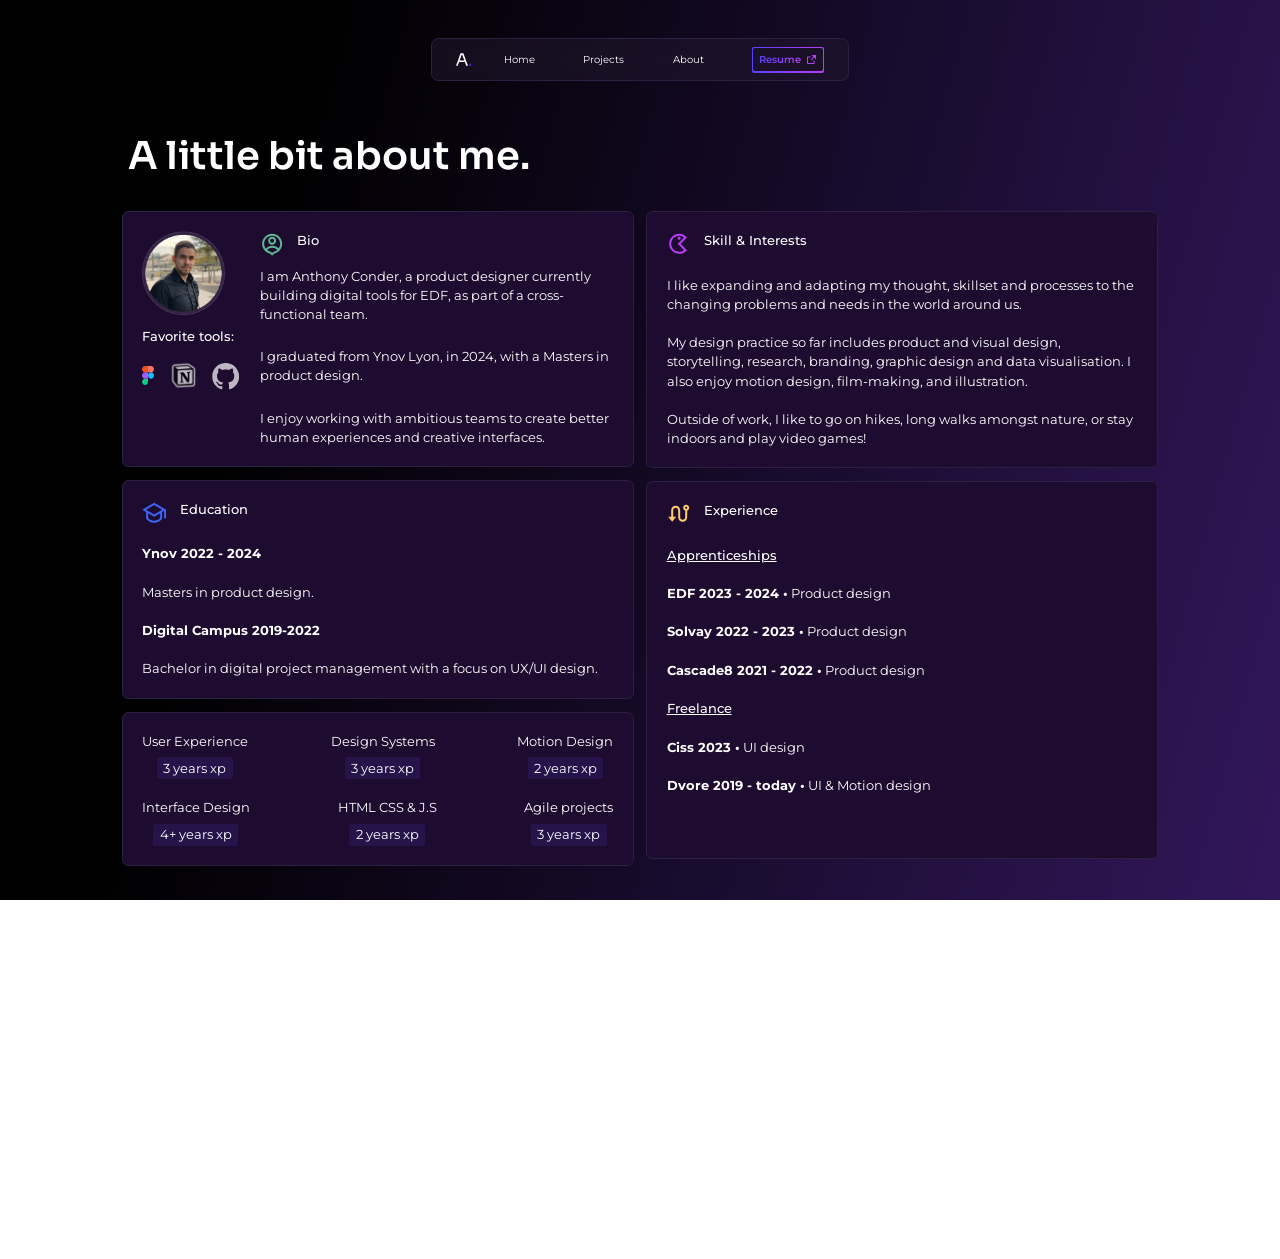
==== commit e9ea5169: "tweaks" ====
--- a/about.html
+++ b/about.html
@@ -119,16 +119,6 @@
       <a href="index.html"><li>Home</li></a>
       <a href="projects.html"><li>Projects</li></a>
       <a href="about.html"><li>About</li></a>
-      <!-- <a href="" class="resume-button">
-          <div class="text-wrapper">
-              <p>Resume</p>
-              <svg viewBox="0 0 17 17" xmlns="http://www.w3.org/2000/svg">
-                  <g id="Frame">
-                  <path id="Vector" d="M7.33366 4.5V5.83333H4.00033V13.1667H11.3337V9.83333H12.667V13.8333C12.667 14.2015 12.3685 14.5 12.0003 14.5H3.33366C2.96547 14.5 2.66699 14.2015 2.66699 13.8333V5.16667C2.66699 4.79848 2.96547 4.5 3.33366 4.5H7.33366ZM14.667 2.5V8.5L12.1377 5.97133L8.13839 9.9714L7.19559 9.0286L11.195 5.02867L8.66699 2.5H14.667Z"/>
-                  </g>
-              </svg>   
-          </div>
-      </a>   -->
     </ul>
   </div>
   <a href="index.html"><svg id="logo" viewBox="0 0 37 30" xmlns="http://www.w3.org/2000/svg">
@@ -139,8 +129,8 @@
   </a>
 </nav>
 
-    <div data-scroll-container class="background">
-        <div id="particles-js"></div>
+    <div class="background">
+        <!-- <div id="particles-js"></div> -->
         <script src="particles.js"></script>
 
         <div class="about-title-container"><h1>A little bit about me.</h1></div>
@@ -371,7 +361,7 @@
             });
         </script> -->
         <script src="app.js"></script>
-
+        
     </div>
 
 </body>
--- a/css/style.css
+++ b/css/style.css
@@ -1,192 +1,3 @@
-.light-mode .background {
-  z-index: -10 !important;
-  background: white;
-}
-.light-mode h1 {
-  color: black;
-}
-.light-mode h2 {
-  color: black;
-}
-.light-mode h3 {
-  color: black;
-}
-.light-mode p {
-  color: black;
-}
-.light-mode .primary-button h3 {
-  color: white;
-}
-.light-mode .secondary-button:hover {
-  background: #1a1a1a;
-  transition: 0.5s;
-  transform: translatey(3px);
-}
-.light-mode .project-button {
-  box-shadow: none;
-  transition: 0.5s;
-}
-.light-mode .project-button p {
-  color: #3C64F7;
-}
-.light-mode .project-button svg {
-  fill: #3C64F7;
-}
-.light-mode .project-button:hover {
-  background: #7059ff;
-  transition: 0.5s;
-  transform: translatey(3px);
-}
-.light-mode .project-button:hover p {
-  color: white;
-}
-.light-mode .project-button:hover svg {
-  fill: white;
-}
-.light-mode .resume-button {
-  background: rgba(166, 157, 157, 0.066);
-  transition: 0.5s;
-}
-.light-mode .resume-button svg {
-  fill: black;
-  transition: 0.5s;
-}
-.light-mode .resume-button:hover {
-  background: #7059ff;
-  transform: translatey(3px);
-}
-.light-mode .resume-button:hover p {
-  transition: 0.5s;
-  color: white;
-}
-.light-mode .resume-button:hover svg {
-  fill: white;
-  transform: rotate(90deg);
-  transition: 0.3s ease-in-out;
-}
-.light-mode .text-button a {
-  color: black;
-}
-.light-mode .text-button a svg {
-  fill: black;
-}
-.light-mode .text-button a:hover {
-  color: #5A3FFF;
-}
-.light-mode .text-button a:hover svg {
-  fill: #5A3FFF;
-}
-.light-mode .dropdown {
-  position: relative;
-  display: inline-block;
-  width: fit-content;
-}
-.light-mode .dropdown .menu-btn {
-  background: rgba(166, 157, 157, 0.1);
-}
-.light-mode .dropdown .menu-btn .menu-btn-svg {
-  transition: 0.5s;
-  fill: black;
-}
-.light-mode .dropdown .menu-btn:hover {
-  cursor: pointer;
-}
-.light-mode .dropdown-content {
-  position: absolute;
-  background: #121111;
-  box-shadow: 0px 8px 16px 0px rgba(0, 0, 0, 0.2);
-}
-.light-mode svg .whitebit {
-  fill: black !important;
-  transition: fill 0.4s ease;
-}
-.light-mode svg .bluebit {
-  fill: #5A3FFF;
-  transition: fill 0.4s ease;
-}
-.light-mode svg:hover .whitebit {
-  fill: #5A3FFF;
-  transition: fill 0.4s ease;
-}
-.light-mode svg:hover .bluebit {
-  fill: #5A3FFF !important;
-  transition: fill 0.4s ease;
-}
-.light-mode .header-links {
-  display: flex;
-  align-items: center;
-  justify-content: flex-start;
-  text-decoration: none;
-  color: white;
-  width: 100%;
-  height: 40px;
-  padding: 0.78vw 1vw;
-}
-.light-mode .header-links:hover {
-  background: #7059ff;
-}
-.light-mode .hero-banner .intro-pill .location {
-  background: rgba(166, 157, 157, 0.1);
-}
-.light-mode .hero-banner .intro-pill #linkedin-btn {
-  fill: black !important;
-}
-.light-mode .project-card {
-  border: 1px solid #CBD6FF;
-  background: #EEF2FF;
-  box-shadow: none;
-  backdrop-filter: blur(10px);
-  box-shadow: 0px 0px 0px 0px rgba(0, 0, 0, 0.1), 0px 1px 2px 0px rgba(0, 0, 0, 0.1), 0px 4px 4px 0px rgba(0, 0, 0, 0.09), 0px 8px 5px 0px rgba(0, 0, 0, 0.05), 0px 14px 6px 0px rgba(0, 0, 0, 0.01), 0px 22px 6px 0px rgba(0, 0, 0, 0);
-}
-.light-mode .project-card p {
-  color: #656565;
-}
-.light-mode .project-card .project-button p {
-  color: #3C64F7;
-}
-.light-mode .project-card .project-button:hover p {
-  color: white;
-}
-.light-mode .skill-card {
-  border-radius: 8px;
-  border: 1px solid #D1DBFF;
-  background: #EEF2FF;
-  backdrop-filter: blur(10px);
-}
-.light-mode .skill-card h3 {
-  color: black;
-  font-weight: 600;
-}
-.light-mode .skill-card svg {
-  fill: black;
-}
-.light-mode .process-card {
-  border: 1px solid #D1DBFF;
-  background: #EEF2FF;
-}
-.light-mode .process-card h3 {
-  color: #313131;
-}
-.light-mode .process-card p {
-  color: #656565;
-}
-.light-mode .section-intro {
-  width: 100%;
-  display: flex;
-  flex-direction: column;
-  align-items: flex-start;
-}
-.light-mode .section-intro p {
-  color: black !important;
-}
-.light-mode .section-intro div {
-  display: flex;
-  align-items: center;
-}
-.light-mode .section-intro div svg {
-  fill: black !important;
-}
-
 /*
   1. Use a more-intuitive box-sizing model.
 */
@@ -2615,6 +2426,7 @@
 }
 
 .commingsoon-main {
+  overflow: none !important;
   padding: 9.5vw !important;
   position: relative;
   display: flex;
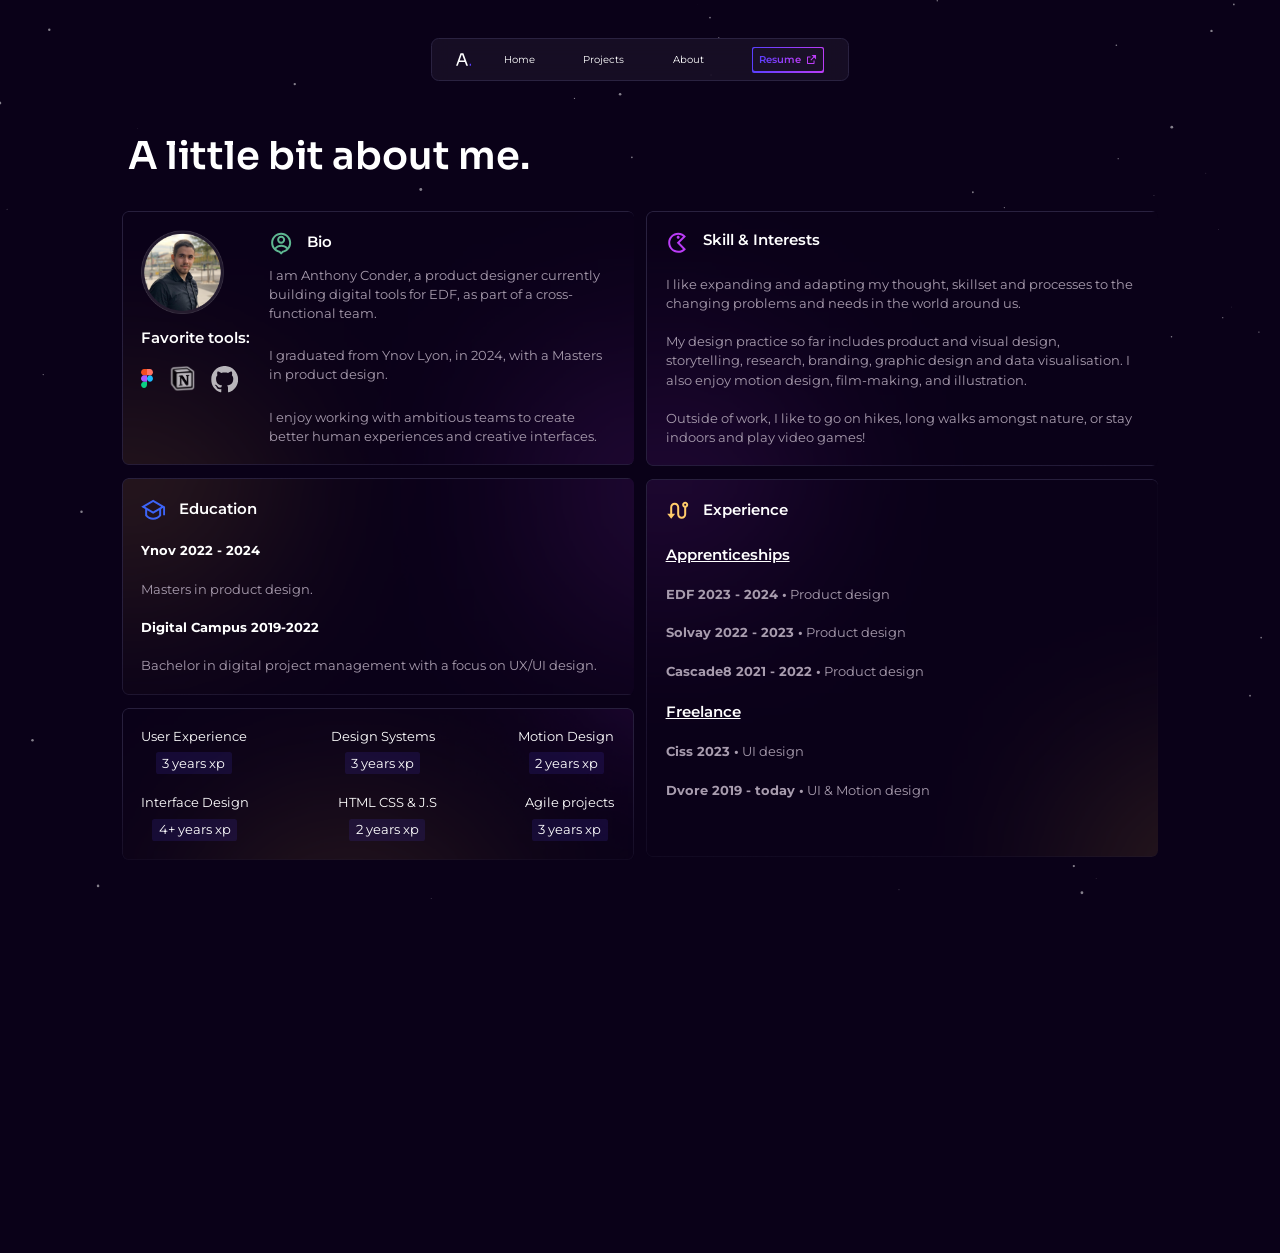
==== commit 1fc510f1: "about tweaks" ====
--- a/about.html
+++ b/about.html
@@ -130,7 +130,7 @@
 </nav>
 
     <div class="background">
-        <!-- <div id="particles-js"></div> -->
+        <div id="particles-js"></div>
         <script src="particles.js"></script>
 
         <div class="about-title-container"><h1>A little bit about me.</h1></div>
@@ -169,9 +169,9 @@
                   <H3>Education</H3>
                 </div>
                 <p><b>Ynov 2022 - 2024</b></p>
-                <p>Masters in product design.</p>
+                <p class="darkened-text">Masters in product design.</p>
                 <p><b>Digital Campus 2019-2022</b></p>
-                <p>Bachelor in digital project management with a focus on UX/UI design.</p>
+                <p class="darkened-text">Bachelor in digital project management with a focus on UX/UI design.</p>
               </div>
 
               <div class="experience-years">
--- a/css/style.css
+++ b/css/style.css
@@ -79,8 +79,8 @@
 
 h3 {
   font-family: Montserrat;
-  font-size: 1vw;
-  font-weight: 500;
+  font-size: 1.2vw;
+  font-weight: 600;
   letter-spacing: 0em;
   text-align: left;
   color: white;
@@ -104,7 +104,7 @@
 
 .tag-regular {
   font-family: Source Code Pro;
-  font-size: 0.75vw;
+  font-size: 0.8vw;
   font-weight: 400;
   letter-spacing: 0em;
   color: white;
@@ -191,7 +191,7 @@
   background: #5A3FFF;
   box-shadow: 0vw 0vw 2.7vw rgba(90, 63, 255, 0.41);
   border-radius: 0.3vw;
-  transition: 0.5s;
+  transition: 0.3s;
 }
 .primary-button svg {
   height: 1vw !important;
@@ -205,7 +205,7 @@
 }
 .primary-button:hover {
   background: #7059ff;
-  transition: 0.5s;
+  transition: 0.3s;
   transform: translatey(3px);
 }
 .primary-button:hover .folder-closed {
@@ -227,7 +227,7 @@
   height: fit-content;
   border: 0.07vw solid #ffffff;
   border-radius: 0.3vw;
-  transition: 0.2s;
+  transition: 0.3s;
   text-decoration: none !important;
 }
 .secondary-button a p {
@@ -237,7 +237,7 @@
 }
 .secondary-button:hover {
   background: rgba(255, 255, 255, 0.245);
-  transition: 0.2s;
+  transition: 0.3s;
   transform: translatey(3px);
 }
 
@@ -254,7 +254,7 @@
   color: #ffffff;
   text-decoration: none;
   border-radius: 0.3vw;
-  transition: 0.5s;
+  transition: 0.3s;
   text-align: center;
 }
 .project-button svg {
@@ -266,7 +266,7 @@
 }
 .project-button:hover {
   background: #7059ff;
-  transition: 0.5s;
+  transition: 0.3s;
   transform: translatey(3px);
 }
 .project-button:hover .book-closed {
@@ -286,7 +286,7 @@
   border-radius: 0.15vw;
   background: linear-gradient(90deg, #5A3FFF 0%, #BB3CF7 100%);
   text-decoration: none;
-  transition: 0.5s;
+  transition: 0.3s;
 }
 .resume-button .text-wrapper {
   display: flex;
@@ -296,10 +296,10 @@
   gap: 0.3vw;
   border-radius: 0.15vw;
   background: #1A1128;
-  transition: 0.5s;
+  transition: 0.3s;
 }
 .resume-button .text-wrapper p {
-  transition: 0.5s;
+  transition: 0.3s;
   background: linear-gradient(90deg, #5A3FFF 0%, #BB3CF7 100%);
   background-clip: text;
   -webkit-background-clip: text;
@@ -308,22 +308,22 @@
   font-weight: 600;
 }
 .resume-button .text-wrapper svg {
-  transition: 0.5s;
+  transition: 0.3s;
   fill: #BB3CF7;
 }
 .resume-button .text-wrapper:hover {
-  transition: 0.5s;
+  transition: 0.3s;
   background: linear-gradient(90deg, #5A3FFF 0%, #BB3CF7 100%);
 }
 .resume-button .text-wrapper:hover p {
-  transition: 0.5s;
+  transition: 0.3s;
   background: white;
   background-clip: text;
   -webkit-background-clip: text;
   -webkit-text-fill-color: transparent;
 }
 .resume-button .text-wrapper:hover svg {
-  transition: 0.5s;
+  transition: 0.3s;
   fill: white;
 }
 
@@ -331,7 +331,7 @@
   padding: 0;
   background: none;
   border: none;
-  transition: 0.5s;
+  transition: 0.3s;
 }
 .text-button a {
   transition: 0.5s;
@@ -347,16 +347,16 @@
 .text-button a svg {
   height: 1.2vw !important;
   fill: #ffffff;
-  transition: 0.5s;
+  transition: 0.3s;
 }
 .text-button a:hover {
   color: #5A3FFF;
-  transition: 0.5s;
+  transition: 0.3s;
 }
 .text-button a:hover svg {
   fill: #5A3FFF;
   transform: translateX(0.3vw);
-  transition: 0.5s;
+  transition: 0.3s;
 }
 
 .switch {
@@ -472,12 +472,12 @@
   backdrop-filter: blur(4.5px);
   font-size: 1.5vw;
   color: white;
-  transition: 0.2s;
+  transition: 0.3s;
 }
 .reveal:hover {
   cursor: pointer;
   background: #5A3FFF;
-  transition: 0.2s;
+  transition: 0.3s;
 }
 .reveal:hover + .message-box {
   visibility: visible;
@@ -493,14 +493,14 @@
   background: rgba(255, 255, 255, 0.09);
   border-radius: 0.5vw;
   text-decoration: none;
-  transition: 0.2s;
+  transition: 0.3s;
 }
 .github-button svg {
   width: 1.5vw;
 }
 .github-button:hover {
   background: rgba(255, 255, 255, 0.242);
-  transition: 0.2s;
+  transition: 0.3s;
 }
 
 .project-buttons-footer {
@@ -532,7 +532,7 @@
   border: 0.04vw solid rgba(255, 204, 106, 0.16);
   background: rgba(255, 204, 106, 0.1);
   text-decoration: none !important;
-  transition: 0.2s;
+  transition: 0.3s;
 }
 .project-navigation-button p {
   color: #FFCC6A;
@@ -553,7 +553,7 @@
   display: none;
 }
 .project-navigation-button:hover {
-  transition: 0.2s;
+  transition: 0.3s;
   border-radius: 0.2vw;
   border: 0.04vw solid rgba(255, 204, 106, 0.16);
   background: rgba(255, 204, 106, 0.2);
@@ -605,6 +605,16 @@
 .accordion .section.active .section-content {
   max-height: 200px;
   transition: max-height 0.3s ease;
+}
+
+.solution-pill {
+  background: rgba(255, 204, 106, 0.1);
+  width: fit-content;
+  border-radius: 0.2vw;
+  padding: 0.4vw;
+}
+.solution-pill p {
+  color: #FFCC6A;
 }
 
 @media (max-width: 768px) {
@@ -679,7 +689,7 @@
     border: 0.04vw solid rgba(255, 204, 106, 0.16);
     background: rgba(255, 204, 106, 0.1);
     text-decoration: none !important;
-    transition: 0.2s;
+    transition: 0.3s;
   }
   .project-navigation-button p {
     font-size: 3vw !important;
@@ -701,7 +711,7 @@
     display: none;
   }
   .project-navigation-button:hover {
-    transition: 0.2s;
+    transition: 0.3s;
     border-radius: 0.2vw;
     border: 0.04vw solid rgba(255, 204, 106, 0.16);
     background: rgba(255, 204, 106, 0.2);
@@ -787,7 +797,7 @@
 .project-card {
   position: relative;
   display: flex;
-  width: 21.9vw;
+  width: 18vw !important;
   height: 30vw;
   padding: 1.25vw;
   flex-direction: column;
@@ -798,6 +808,13 @@
   background: #1E0C30;
   box-shadow: 0vw 0vw 0vw 0vw rgba(0, 0, 0, 0.1), 0px 1px 2px 0px rgba(0, 0, 0, 0.1), 0px 4px 4px 0px rgba(0, 0, 0, 0.09), 0px 8px 5px 0px rgba(0, 0, 0, 0.05), 0px 14px 6px 0px rgba(0, 0, 0, 0.01), 0px 22px 6px 0px rgba(0, 0, 0, 0);
   backdrop-filter: blur(0.7vw);
+  transition: 0.3s;
+}
+.project-card:hover {
+  background: #2A1044;
+  transform: translateY(4px);
+  transition: 0.3s ease-in-out;
+  border: 1px solid rgba(53, 41, 89, 0.8156862745);
 }
 .project-card img {
   width: 100%;
@@ -916,6 +933,12 @@
   opacity: 0;
 }
 
+#disabled {
+  background-color: #191919 !important;
+  border: 0.07vw solid #191919;
+  pointer-events: none;
+}
+
 .process-card {
   display: inline-flex;
   padding: 1.8vw;
@@ -947,7 +970,8 @@
   gap: 0.2vw;
   border-radius: 0.5vw;
   background: rgba(166, 157, 157, 0.3);
-  backdrop-filter: blur(0.6vw);
+  -webkit-backdrop-filter: blur(5px);
+  backdrop-filter: blur(5px);
 }
 .hero-banner-card p {
   font-size: 0.7vw !important;
@@ -1003,6 +1027,12 @@
     border: 0.07vw solid #2A2240;
     box-shadow: 0vw 0vw 0vw 0vw rgba(0, 0, 0, 0.1), 0px 1px 2px 0px rgba(0, 0, 0, 0.1), 0px 4px 4px 0px rgba(0, 0, 0, 0.09), 0px 8px 5px 0px rgba(0, 0, 0, 0.05), 0px 14px 6px 0px rgba(0, 0, 0, 0.01), 0px 22px 6px 0px rgba(0, 0, 0, 0);
     backdrop-filter: blur(0.7vw);
+  }
+  .project-card:hover {
+    background: #1E0C30;
+    transform: none;
+    transition: none;
+    border: 0.07vw solid #2A2240;
   }
   .project-card .coming-soon-wrapper {
     gap: 2vw;
@@ -1537,7 +1567,7 @@
 }
 
 body {
-  background: linear-gradient(105.14deg, #000000 21.49%, #5D2BAB 169.37%);
+  background: #0a0118;
 }
 body #particles-js {
   width: 100%;
@@ -1672,14 +1702,6 @@
   justify-content: center;
   align-items: center;
 }
-@keyframes verticalMovement {
-  from {
-    transform: translateY(0);
-  }
-  to {
-    transform: translateY(0.25vw); /* Adjust this value to control the vertical movement distance */
-  }
-}
 .projects-section .section-intro {
   width: 100%;
   display: flex;
@@ -1696,16 +1718,6 @@
 }
 .projects-section .section-intro div svg {
   fill: white;
-}
-.projects-section .section-intro button {
-  position: relative;
-  animation: verticalMovement 1s infinite alternate ease-in-out;
-}
-.projects-section .section-intro button svg {
-  margin-left: 0.5vw;
-}
-.projects-section .section-intro button:hover {
-  animation-play-state: paused;
 }
 .projects-section .section-intro span {
   margin: 0vw 0.2vw 0.2vw 0vw;
@@ -1725,6 +1737,16 @@
   text-decoration: none;
   width: fit-content;
 }
+.projects-section .button-row {
+  width: 100%;
+  padding-top: 2vw;
+  display: flex;
+  align-items: flex-end;
+  justify-content: flex-end;
+}
+.projects-section .button-row .primary-button {
+  gap: 0.5vw;
+}
 
 .projects-section-mobile {
   display: none !important;
@@ -1807,8 +1829,9 @@
   gap: 1.5vw;
   flex-shrink: 0;
   border-radius: 0.5vw;
-  border: 0.06vw solid #2A2240;
-  background: #1E0C30;
+  background-repeat: no-repeat;
+  background-image: url(/assets/images/bio-items-left.png);
+  background-size: cover;
   backdrop-filter: blur(0.6vw);
 }
 main .about-items-left .bio .bio-items-left {
@@ -1835,12 +1858,15 @@
 }
 main .about-items-left .bio .bio-items-right .bio-text-1 {
   margin-top: 0.8vw;
+  color: #A89CAE !important;
 }
 main .about-items-left .bio .bio-items-right .bio-text-2 {
   margin-top: 1.8vw;
+  color: #A89CAE !important;
 }
 main .about-items-left .bio .bio-items-right .bio-text-3 {
   margin-top: 1.8vw;
+  color: #A89CAE !important;
 }
 main .about-items-left .education {
   display: flex;
@@ -1853,9 +1879,12 @@
   justify-content: center;
   gap: 1.5vw;
   border-radius: 0.5vw;
-  border: 0.06vw solid #2A2240;
-  background: #1E0C30;
+  background-image: url(/assets/images/education.png);
+  background-size: cover;
   backdrop-filter: blur(0.6vw);
+}
+main .about-items-left .education .darkened-text {
+  color: #A89CAE !important;
 }
 main .about-items-left .experience-years {
   display: flex;
@@ -1868,8 +1897,8 @@
   justify-content: center;
   gap: 1.5vw;
   border-radius: 0.5vw;
-  border: 0.06vw solid #2A2240;
-  background: #1E0C30;
+  background-image: url(/assets/images/cv-experience.png);
+  background-size: cover;
   backdrop-filter: blur(0.6vw);
 }
 main .about-items-left .experience-years .experience-row {
@@ -1906,9 +1935,16 @@
   align-items: flex-start;
   gap: 1.5vw;
   border-radius: 0.5vw;
-  border: 0.06vw solid #2A2240;
-  background: #1E0C30;
+  background-image: url(/assets/images/skill-interests.png);
+  background-size: cover;
   backdrop-filter: blur(0.6vw);
+}
+main .about-items-right .skills h3 {
+  width: 100% !important;
+  line-height: normal;
+}
+main .about-items-right .skills p {
+  color: #A89CAE !important;
 }
 main .about-items-right .experience {
   display: flex;
@@ -1921,9 +1957,13 @@
   gap: 1.5vw;
   flex-shrink: 0;
   border-radius: 0.5vw;
-  border: 0.06vw solid #2A2240;
-  background: #1E0C30;
+  background-image: url(/assets/images/experience.png);
+  background-size: cover;
+  background-repeat: no-repeat;
   backdrop-filter: blur(0.6vw);
+}
+main .about-items-right .experience p {
+  color: #A89CAE !important;
 }
 
 .projects-title-container {
@@ -2008,9 +2048,9 @@
     width: fit-content;
   }
   .hero-banner .hero-items-left .intro-pill {
-    display: inline-flex;
-    align-items: flex-end;
-    gap: 1.2vw;
+    display: flex;
+    align-items: center;
+    gap: 4vw;
   }
   .hero-banner .hero-items-left .intro-pill .location {
     display: flex;
@@ -2021,8 +2061,11 @@
     border-radius: 4px;
     background: rgba(166, 157, 157, 0.2);
   }
+  .hero-banner .hero-items-left .intro-pill .socials {
+    gap: 4vw;
+  }
   .hero-banner .hero-items-left .intro-pill svg {
-    height: 5vw;
+    height: 8vw;
   }
   .hero-banner .hero-items-left .text-button {
     display: none;
@@ -2155,7 +2198,7 @@
   .methodology-section-mobile {
     display: flex !important;
     flex-direction: column;
-    gap: 6vw;
+    gap: 10vw;
     margin-top: 15vw;
     margin-bottom: 15vw;
   }
@@ -2445,7 +2488,8 @@
   text-align: center;
   border-radius: 0.4vw;
   background: rgba(166, 157, 157, 0.082);
-  backdrop-filter: blur(4.5px);
+  -webkit-backdrop-filter: blur(5px);
+  backdrop-filter: blur(5px);
 }
 .commingsoon-main .primary-button {
   margin-top: 2vw;
@@ -2852,6 +2896,99 @@
   margin-top: 2vw;
 }
 
+.datalab-hero {
+  position: relative;
+  height: auto;
+  width: 100%;
+  padding: 10vw 9.5vw 4vw 9.5vw;
+  display: flex;
+  flex-direction: column;
+  justify-content: center;
+  align-items: center;
+  gap: 2vw;
+}
+.datalab-hero .tags {
+  display: flex;
+  flex-wrap: wrap;
+  width: 100%;
+  flex-direction: row !important;
+  align-items: center;
+  justify-content: center;
+  gap: 0.5vw;
+}
+.datalab-hero .tags .tag-regular:nth-child(1) {
+  display: flex;
+  padding: 0.2vw 0.5vw;
+  justify-content: center;
+  align-items: center;
+  gap: 0.5vw;
+  border-radius: 0.2vw;
+  background: rgba(94, 183, 145, 0.1);
+  color: #5EB791;
+}
+.datalab-hero .tags .tag-regular:nth-child(2) {
+  display: flex;
+  padding: 0.2vw 0.5vw;
+  justify-content: center;
+  align-items: center;
+  gap: 0.5vw;
+  border-radius: 0.2vw;
+  background: rgba(187, 60, 247, 0.1);
+  color: #BB3CF7;
+}
+.datalab-hero .tags .tag-regular:nth-child(3) {
+  display: flex;
+  padding: 0.2vw 0.5vw;
+  justify-content: center;
+  align-items: center;
+  gap: 0.5vw;
+  border-radius: 0.2vw;
+  background: rgba(255, 204, 106, 0.1);
+  color: #FFCC6A;
+}
+.datalab-hero .tags .tag-regular:nth-child(4) {
+  display: flex;
+  padding: 0.2vw 0.5vw;
+  justify-content: center;
+  align-items: center;
+  gap: 0.5vw;
+  border-radius: 0.2vw;
+  background: rgba(247, 60, 172, 0.1);
+  color: #F73CAC;
+}
+.datalab-hero .tags .tag-regular:nth-child(5) {
+  display: flex;
+  padding: 0.2vw 0.5vw;
+  justify-content: center;
+  align-items: center;
+  gap: 0.5vw;
+  border-radius: 0.2vw;
+  background: rgba(60, 100, 247, 0.1);
+  color: #3C64F7;
+}
+.datalab-hero .tags .hide-tag {
+  opacity: 0;
+}
+.datalab-hero .primary-button {
+  z-index: 0;
+  gap: 1vw;
+}
+.datalab-hero .project-banner-container {
+  position: relative;
+  padding: 2vw;
+  background: rgba(166, 157, 157, 0.3);
+  backdrop-filter: blur(4.5px);
+  border-radius: 1vw;
+}
+.datalab-hero .project-banner-container img {
+  box-shadow: 0px 14px 50px 7px rgba(0, 0, 0, 0.29);
+  border-radius: 1vw;
+}
+
+#reduce-text-width p {
+  max-width: 1440px;
+}
+
 .cascade8-hero {
   position: relative;
   height: auto;
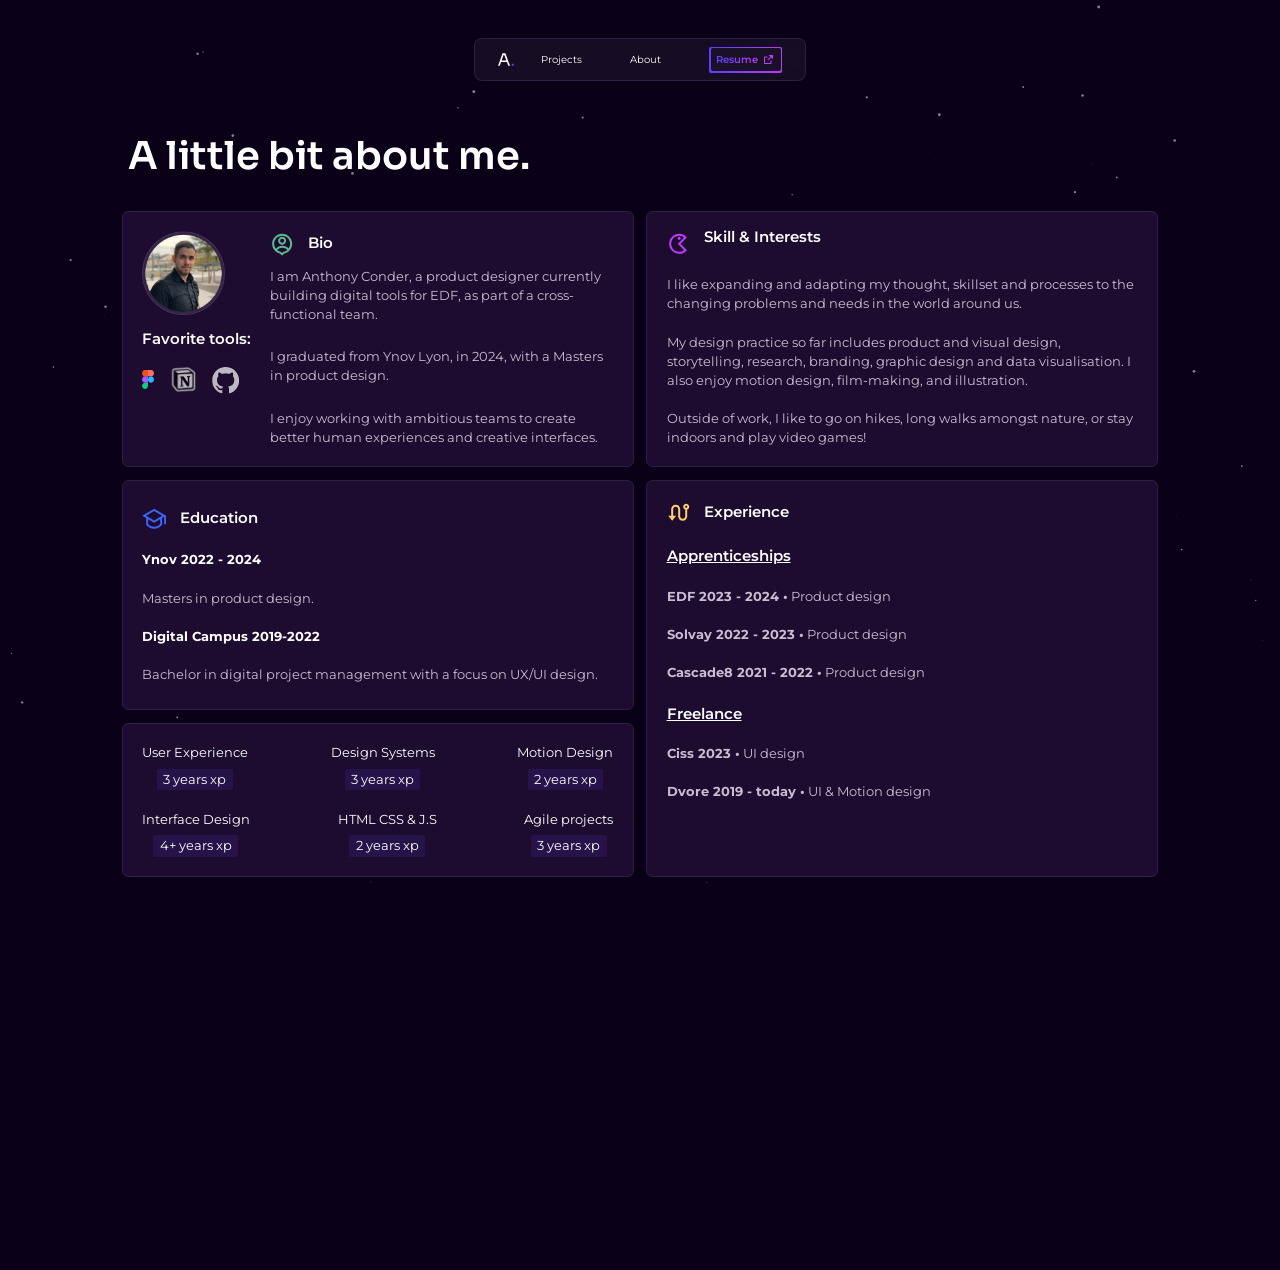
==== commit bb0e1243: "tweaks" ====
--- a/about.html
+++ b/about.html
@@ -30,12 +30,6 @@
                 <path class="bluebit" d="M32.1544 30V25.12H36.7944V30H32.1544Z" />
             </svg>                
         </a>
-        <a class="header-link link-1" href="index.html">
-            <svg viewBox="0 0 16 16" fill="none" xmlns="http://www.w3.org/2000/svg">
-                <path d="M14.7349 12.6665L8.57662 1.99995C8.51815 1.8986 8.43395 1.81444 8.33262 1.75593C8.01375 1.57184 7.60602 1.68108 7.42195 1.99995L1.2636 12.6665H0.666016V13.9998C5.5549 13.9998 10.4438 13.9998 15.3327 13.9998V12.6665H14.7349ZM5.06596 12.6666H2.80314L7.99928 3.66662L13.1954 12.6666H10.9327L7.99935 7.33317L5.06596 12.6666ZM7.99935 10.0999L9.41102 12.6665H6.58771L7.99935 10.0999Z" fill="white"/>
-                </svg>
-                
-          <p>Home</p></a>
 
         <a class="header-link link-2" href="projects.html">
             <svg class="projects-svg" xmlns="http://www.w3.org/2000/svg" viewBox="0 0 24 24"><path d="M4 5V19H20V7H11.5858L9.58579 5H4ZM12.4142 5H21C21.5523 5 22 5.44772 22 6V20C22 20.5523 21.5523 21 21 21H3C2.44772 21 2 20.5523 2 20V4C2 3.44772 2.44772 3 3 3H10.4142L12.4142 5Z""></path></svg>
--- a/css/style.css
+++ b/css/style.css
@@ -1822,7 +1822,7 @@
 main .about-items-left .bio {
   display: flex;
   width: 40vw;
-  height: 100%;
+  height: 20vw;
   padding: 1.5vw;
   justify-content: center;
   align-items: flex-start;
@@ -1830,8 +1830,8 @@
   flex-shrink: 0;
   border-radius: 0.5vw;
   background-repeat: no-repeat;
-  background-image: url(/assets/images/bio-items-left.png);
-  background-size: cover;
+  border: 0.06vw solid #2A2240;
+  background: #1E0C30;
   backdrop-filter: blur(0.6vw);
 }
 main .about-items-left .bio .bio-items-left {
@@ -1858,47 +1858,47 @@
 }
 main .about-items-left .bio .bio-items-right .bio-text-1 {
   margin-top: 0.8vw;
-  color: #A89CAE !important;
+  color: #cabdd1 !important;
 }
 main .about-items-left .bio .bio-items-right .bio-text-2 {
   margin-top: 1.8vw;
-  color: #A89CAE !important;
+  color: #cabdd1 !important;
 }
 main .about-items-left .bio .bio-items-right .bio-text-3 {
   margin-top: 1.8vw;
-  color: #A89CAE !important;
+  color: #cabdd1 !important;
 }
 main .about-items-left .education {
   display: flex;
   flex-direction: column;
   justify-content: center;
   align-items: flex-start;
-  height: 100% !important;
+  height: 18vw;
   width: 40vw;
   padding: 1.5vw;
   justify-content: center;
   gap: 1.5vw;
   border-radius: 0.5vw;
-  background-image: url(/assets/images/education.png);
-  background-size: cover;
+  border: 0.06vw solid #2A2240;
+  background: #1E0C30;
   backdrop-filter: blur(0.6vw);
 }
 main .about-items-left .education .darkened-text {
-  color: #A89CAE !important;
+  color: #cabdd1 !important;
 }
 main .about-items-left .experience-years {
   display: flex;
   flex-direction: column;
   justify-content: center;
   align-items: flex-start;
-  height: auto;
+  height: 12vw;
   width: 40vw;
   padding: 1.5vw;
   justify-content: center;
   gap: 1.5vw;
   border-radius: 0.5vw;
-  background-image: url(/assets/images/cv-experience.png);
-  background-size: cover;
+  border: 0.06vw solid #2A2240;
+  background: #1E0C30;
   backdrop-filter: blur(0.6vw);
 }
 main .about-items-left .experience-years .experience-row {
@@ -1930,40 +1930,40 @@
   display: flex;
   flex-direction: column;
   width: 40vw;
+  height: 20vw;
   padding: 1.5vw;
   justify-content: center;
   align-items: flex-start;
   gap: 1.5vw;
   border-radius: 0.5vw;
-  background-image: url(/assets/images/skill-interests.png);
-  background-size: cover;
+  border: 0.06vw solid #2A2240;
+  background: #1E0C30;
   backdrop-filter: blur(0.6vw);
 }
 main .about-items-right .skills h3 {
   width: 100% !important;
-  line-height: normal;
+  line-height: 0.8;
 }
 main .about-items-right .skills p {
-  color: #A89CAE !important;
+  color: #cabdd1 !important;
 }
 main .about-items-right .experience {
   display: flex;
   flex-direction: column;
   width: 40vw;
-  height: 29.5vw;
+  height: 31vw;
   padding: 1.5vw;
   justify-content: flex-start;
   align-items: flex-start;
   gap: 1.5vw;
   flex-shrink: 0;
   border-radius: 0.5vw;
-  background-image: url(/assets/images/experience.png);
-  background-size: cover;
-  background-repeat: no-repeat;
+  border: 0.06vw solid #2A2240;
+  background: #1E0C30;
   backdrop-filter: blur(0.6vw);
 }
 main .about-items-right .experience p {
-  color: #A89CAE !important;
+  color: #cabdd1 !important;
 }
 
 .projects-title-container {
@@ -2292,6 +2292,7 @@
     padding: 4vw;
     flex-direction: column;
     width: 100%;
+    height: 100%;
     gap: 8vw;
   }
   .about-main .about-items-left .bio .bio-img {
@@ -2299,11 +2300,13 @@
   }
   .about-main .about-items-left .education {
     width: 100%;
+    height: 100%;
     padding: 4vw;
     gap: 4vw;
   }
   .about-main .about-items-left .experience-years {
     width: 100%;
+    height: 100%;
     padding: 4vw;
     gap: 4vw;
   }
@@ -2319,6 +2322,7 @@
   }
   .about-main .about-items-right .skills {
     width: 100%;
+    height: 100%;
     padding: 4vw;
     gap: 4vw;
   }
@@ -2327,6 +2331,7 @@
   }
   .about-main .about-items-right .experience {
     width: 100%;
+    height: 100%;
     height: fit-content;
     padding: 4vw;
     gap: 4vw;
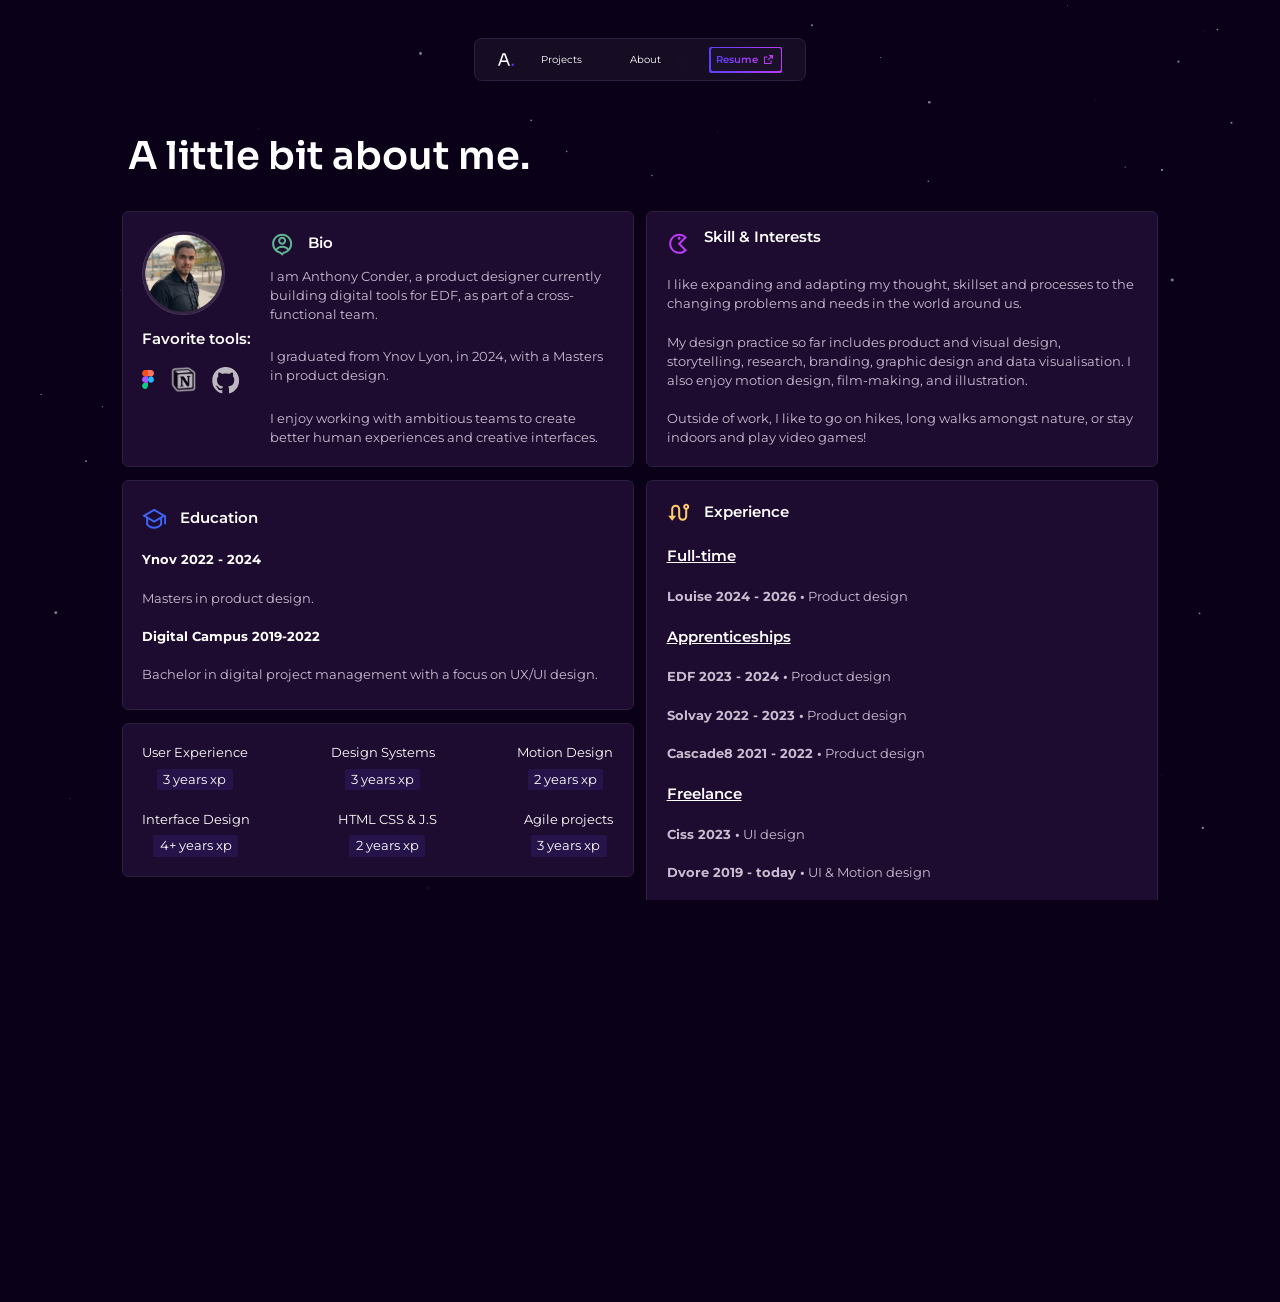
==== commit bc643c7d: "Louise case study + fixes/updates - Louise case study - Next project button working - Updated about " ====
--- a/about.html
+++ b/about.html
@@ -50,7 +50,7 @@
                 
           <p>About</p></a>
 
-        <a href="/assets/images/Anthony Conder Resume Product Designer 2023.pdf" target="_blank" class="resume-button">
+        <a href="/assets/images/Anthony Conder resume UXUI Designer En.pdf" target="_blank" class="resume-button">
             <div class="text-wrapper">
                 <p>Resume</p>
                 <svg viewBox="0 0 17 17" xmlns="http://www.w3.org/2000/svg">
@@ -242,10 +242,12 @@
                   <img src="/assets/images/experience.svg" alt="">
                   <H3>Experience</H3>
                 </div>
+                <h3><u>Full-time</u></h3>
+                <p><b>Louise 2024 - 2026 •</b> Product design</p>
                 <h3><u>Apprenticeships</u></h3>
                 <p><b>EDF 2023 - 2024 •</b> Product design</p>
                 <p><b>Solvay 2022 - 2023 •</b> Product design</p>
-                <p><b>Cascade8 2021 - 2022 •</b> Product  design</p>
+                <p><b>Cascade8 2021 - 2022 •</b> Product design</p>
                 <h3><u>Freelance</u></h3>
                 <p><b>Ciss 2023 •</b> UI design</p>
                 <p><b>Dvore 2019 - today •</b> UI & Motion design</p>
@@ -331,7 +333,7 @@
                     <p>About</p>
                 </a>
 
-                <a class="footer-resume-link" href="">
+                <a class="footer-resume-link" href="/assets/images/Anthony Conder resume UXUI Designer En.pdf" target="_blank">
                     <p>Resume</p><svg width="17" height="17" viewBox="0 0 17 17" fill="none"
                         xmlns="http://www.w3.org/2000/svg">
                         <g id="Frame">
@@ -341,7 +343,7 @@
                         </g>
                     </svg>
                 </a>
-                <p>@2023 Anthony Conder</p>
+                <p>@2026 Anthony Conder</p>
           </section>
         </footer>
 
--- a/css/style.css
+++ b/css/style.css
@@ -842,6 +842,7 @@
   font-weight: 700;
 }
 .project-card .card-description {
+  text-align: start;
   color: #C8C8C8;
   font-family: Source Code Pro;
   font-size: 0.95vw;
@@ -1577,6 +1578,34 @@
   top: 0;
   left: 0;
 }
+body .pointer-blue {
+  position: absolute;
+  top: 74%;
+  right: 50%;
+  height: 1vw;
+  z-index: 10;
+}
+body .pointer-green {
+  position: absolute;
+  top: 44%;
+  right: 3%;
+  height: 1vw;
+  z-index: 10;
+}
+body .pointer-purple {
+  position: absolute;
+  top: 24%;
+  right: 47%;
+  height: 1vw;
+  z-index: 10;
+}
+body .pointer-yellow {
+  position: absolute;
+  top: 54%;
+  left: 2%;
+  height: 1vw;
+  z-index: 10;
+}
 
 @keyframes verticalMove {
   0%, 100% {
@@ -1951,8 +1980,8 @@
   display: flex;
   flex-direction: column;
   width: 40vw;
-  height: 31vw;
-  padding: 1.5vw;
+  height: auto;
+  padding: 1.5vw 1.5vw 2vw 1.5vw;
   justify-content: flex-start;
   align-items: flex-start;
   gap: 1.5vw;
@@ -2021,6 +2050,34 @@
 @media (max-width: 768px) {
   header {
     display: none;
+  }
+  .pointer-blue {
+    position: absolute;
+    top: 131% !important;
+    right: 50% !important;
+    height: 3vw !important;
+    z-index: 10;
+  }
+  .pointer-green {
+    position: absolute;
+    top: 85% !important;
+    right: 29% !important;
+    height: 3vw !important;
+    z-index: 10;
+  }
+  .pointer-purple {
+    position: absolute;
+    top: 25% !important;
+    right: 33% !important;
+    height: 3vw !important;
+    z-index: 10;
+  }
+  .pointer-yellow {
+    position: absolute;
+    top: 70% !important;
+    left: 38% !important;
+    height: 3vw !important;
+    z-index: 10;
   }
   .hero-banner {
     height: 200vw;
@@ -3307,4 +3364,90 @@
 
 .minus-margin-small {
   margin-top: 2vw !important;
+}
+
+.half-image {
+  width: 65% !important;
+}
+
+.louise-hero {
+  position: relative;
+  height: auto;
+  width: 100%;
+  padding: 10vw 9.5vw 4vw 9.5vw;
+  display: flex;
+  flex-direction: column;
+  justify-content: center;
+  align-items: center;
+  gap: 2vw;
+}
+.louise-hero .tags {
+  display: flex;
+  flex-wrap: wrap;
+  width: 100%;
+  flex-direction: row !important;
+  align-items: center;
+  justify-content: center;
+  gap: 0.5vw;
+}
+.louise-hero .tags .tag-regular:nth-child(1) {
+  display: flex;
+  padding: 0.2vw 0.5vw;
+  justify-content: center;
+  align-items: center;
+  gap: 0.5vw;
+  border-radius: 0.2vw;
+  background: rgba(94, 183, 145, 0.1);
+  color: #5EB791;
+}
+.louise-hero .tags .tag-regular:nth-child(2) {
+  display: flex;
+  padding: 0.2vw 0.5vw;
+  justify-content: center;
+  align-items: center;
+  gap: 0.5vw;
+  border-radius: 0.2vw;
+  background: rgba(60, 100, 247, 0.1);
+  color: #3C64F7;
+}
+.louise-hero .tags .tag-regular:nth-child(3) {
+  display: flex;
+  padding: 0.2vw 0.5vw;
+  justify-content: center;
+  align-items: center;
+  gap: 0.5vw;
+  border-radius: 0.2vw;
+  background: rgba(187, 60, 247, 0.1);
+  color: #BB3CF7;
+}
+.louise-hero .tags .tag-regular:nth-child(4) {
+  display: flex;
+  padding: 0.2vw 0.5vw;
+  justify-content: center;
+  align-items: center;
+  gap: 0.5vw;
+  border-radius: 0.2vw;
+  background: rgba(255, 204, 106, 0.1);
+  color: #FFCC6A;
+}
+.louise-hero .tags .tag-regular:nth-child(5) {
+  display: flex;
+  padding: 0.2vw 0.5vw;
+  justify-content: center;
+  align-items: center;
+  gap: 0.5vw;
+  border-radius: 0.2vw;
+  background: rgba(247, 60, 172, 0.1);
+  color: #F73CAC;
+}
+.louise-hero .project-banner-container {
+  position: relative;
+  padding: 2vw;
+  background: rgba(166, 157, 157, 0.3);
+  backdrop-filter: blur(4.5px);
+  border-radius: 1vw;
+}
+.louise-hero .project-banner-container img {
+  box-shadow: 0px 14px 50px 7px rgba(0, 0, 0, 0.29);
+  border-radius: 1vw;
 }
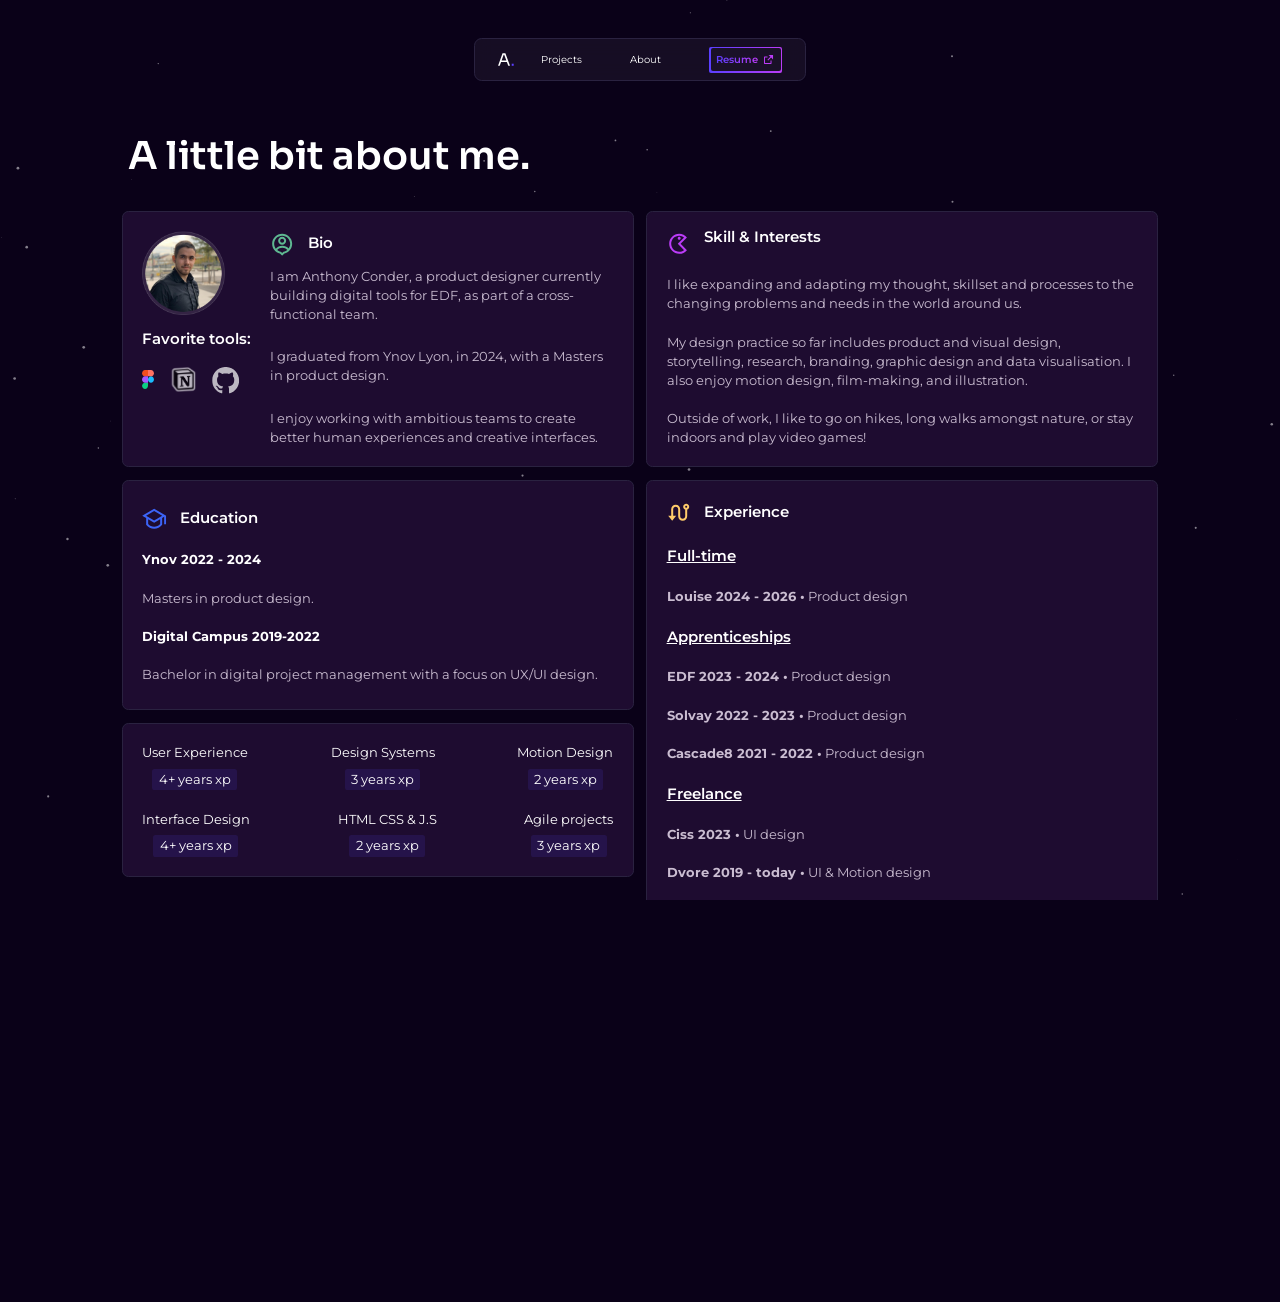
==== commit 25b51f24: "Small fixes CV updated Years of experience updated" ====
--- a/about.html
+++ b/about.html
@@ -175,7 +175,7 @@
                       User Experience
                     </p>
                     <p class="xp">
-                      3 years xp
+                      4+ years xp
                     </p>
                 </div>
                 <div class="experience-token">
--- a/css/style.css
+++ b/css/style.css
@@ -108,6 +108,7 @@
   font-weight: 400;
   letter-spacing: 0em;
   color: white;
+  white-space: nowrap;
 }
 
 .label {
@@ -165,6 +166,7 @@
     font-weight: 400;
     letter-spacing: 0em;
     color: white;
+    white-space: nowrap;
   }
 }
 ::-moz-selection { /* Code for Firefox */
@@ -204,7 +206,7 @@
   font-size: 1vw;
 }
 .primary-button:hover {
-  background: #7059ff;
+  background: rgb(111.9140625, 88.5, 255);
   transition: 0.3s;
   transform: translatey(3px);
 }
@@ -265,7 +267,7 @@
   display: none;
 }
 .project-button:hover {
-  background: #7059ff;
+  background: rgb(111.9140625, 88.5, 255);
   transition: 0.3s;
   transform: translatey(3px);
 }
@@ -365,12 +367,14 @@
   width: 3.6vw;
   height: 1.8vw;
   /* Hide default HTML checkbox */
-  /* The slider */
 }
 .switch .switch input {
   opacity: 0;
   width: 0;
   height: 0;
+}
+.switch {
+  /* The slider */
 }
 .switch .slider {
   border-radius: 0.3vw;
@@ -488,15 +492,17 @@
   display: flex;
   gap: 0.5vw;
   width: fit-content;
+}
+.github-button svg {
+  width: 1.5vw;
+}
+.github-button {
   padding: 1vw;
   border: solid 1px white;
   background: rgba(255, 255, 255, 0.09);
   border-radius: 0.5vw;
   text-decoration: none;
   transition: 0.3s;
-}
-.github-button svg {
-  width: 1.5vw;
 }
 .github-button:hover {
   background: rgba(255, 255, 255, 0.242);
@@ -1140,7 +1146,6 @@
   max-width: 100vw;
   padding: 5.3vw 11.7vw 5.3vw 11.7vw;
   gap: 4vw;
-  /* Snackbar Styles */
 }
 footer .label {
   position: absolute;
@@ -1174,6 +1179,9 @@
   color: white;
   transform: translateY(3px);
   transition: 0.5s;
+}
+footer {
+  /* Snackbar Styles */
 }
 footer .snackbar-container {
   width: 100%;
@@ -1243,7 +1251,6 @@
     max-width: 100vw;
     padding: 5.3vw 11.7vw 5.3vw 11.7vw;
     gap: 8vw;
-    /* Snackbar Styles */
   }
   footer .label {
     position: absolute;
@@ -1279,6 +1286,9 @@
     transform: translateY(3px);
     transition: 0.5s;
   }
+  footer {
+    /* Snackbar Styles */
+  }
   footer .snackbar-container {
     width: 100%;
     display: flex;
@@ -2417,6 +2427,18 @@
     margin-top: 2vw;
     margin-bottom: 2vw;
   }
+  .maws-hero .tags {
+    flex-wrap: wrap;
+    gap: 2vw;
+  }
+  .maws-hero .tags .tag-regular:nth-child(1),
+  .maws-hero .tags .tag-regular:nth-child(2),
+  .maws-hero .tags .tag-regular:nth-child(3),
+  .maws-hero .tags .tag-regular:nth-child(4) {
+    padding: 1.2vw 2.5vw;
+    border-radius: 1vw;
+    white-space: nowrap;
+  }
   .project-intro {
     margin-top: 5vw;
   }
@@ -2429,6 +2451,15 @@
     gap: 5vw;
     justify-content: flex-start !important;
   }
+  .project-intro .project-intro-triple span {
+    padding: 1vw 2vw !important;
+    border-radius: 1vw !important;
+    gap: 2vw !important;
+    margin-bottom: 2vw !important;
+  }
+  .project-intro .project-intro-triple span svg {
+    height: 4vw !important;
+  }
   .project-content-section {
     margin-top: 5vw;
   }
@@ -2454,11 +2485,11 @@
   .project-content-section .code-structure {
     width: 100% !important;
   }
+  .project-content-section .double-row img {
+    width: 100% !important;
+  }
   .project-content-section .double-row {
     gap: 8vw !important;
-  }
-  .project-content-section .double-row img {
-    width: 100% !important;
   }
   .project-content-section .double-row iframe {
     width: 80vw !important;
@@ -2601,6 +2632,7 @@
   border-radius: 0.2vw;
   background: rgba(94, 183, 145, 0.1);
   color: #5EB791;
+  white-space: nowrap;
 }
 .maws-hero .tags .tag-regular:nth-child(2) {
   display: flex;
@@ -2611,6 +2643,7 @@
   border-radius: 0.2vw;
   background: rgba(187, 60, 247, 0.1);
   color: #BB3CF7;
+  white-space: nowrap;
 }
 .maws-hero .tags .tag-regular:nth-child(3) {
   display: flex;
@@ -2621,6 +2654,7 @@
   border-radius: 0.2vw;
   background: rgba(255, 204, 106, 0.1);
   color: #FFCC6A;
+  white-space: nowrap;
 }
 .maws-hero .tags .tag-regular:nth-child(4) {
   display: flex;
@@ -2631,9 +2665,23 @@
   border-radius: 0.2vw;
   background: rgba(247, 60, 172, 0.1);
   color: #F73CAC;
+  white-space: nowrap;
 }
 .maws-hero .tags .hide-tag {
   opacity: 0;
+}
+@media (max-width: 768px) {
+  .maws-hero .tags .tags {
+    gap: 2vw;
+    flex-wrap: wrap;
+  }
+  .maws-hero .tags .tags .tag-regular:nth-child(1),
+  .maws-hero .tags .tags .tag-regular:nth-child(2),
+  .maws-hero .tags .tags .tag-regular:nth-child(3),
+  .maws-hero .tags .tags .tag-regular:nth-child(4) {
+    padding: 1.2vw 2.5vw;
+    border-radius: 1vw;
+  }
 }
 .maws-hero .primary-button {
   z-index: 0;
@@ -3368,6 +3416,18 @@
 
 .half-image {
   width: 65% !important;
+  display: block;
+  margin: 0 auto;
+  border-radius: 0.5vw;
+}
+@media (max-width: 768px) {
+  .half-image {
+    width: 100% !important;
+  }
+}
+
+.project-content-section img {
+  border-radius: 0.5vw;
 }
 
 .louise-hero {
@@ -3397,6 +3457,7 @@
   align-items: center;
   gap: 0.5vw;
   border-radius: 0.2vw;
+  white-space: nowrap;
   background: rgba(94, 183, 145, 0.1);
   color: #5EB791;
 }
@@ -3407,6 +3468,7 @@
   align-items: center;
   gap: 0.5vw;
   border-radius: 0.2vw;
+  white-space: nowrap;
   background: rgba(60, 100, 247, 0.1);
   color: #3C64F7;
 }
@@ -3417,6 +3479,7 @@
   align-items: center;
   gap: 0.5vw;
   border-radius: 0.2vw;
+  white-space: nowrap;
   background: rgba(187, 60, 247, 0.1);
   color: #BB3CF7;
 }
@@ -3427,6 +3490,7 @@
   align-items: center;
   gap: 0.5vw;
   border-radius: 0.2vw;
+  white-space: nowrap;
   background: rgba(255, 204, 106, 0.1);
   color: #FFCC6A;
 }
@@ -3437,6 +3501,7 @@
   align-items: center;
   gap: 0.5vw;
   border-radius: 0.2vw;
+  white-space: nowrap;
   background: rgba(247, 60, 172, 0.1);
   color: #F73CAC;
 }
@@ -3450,4 +3515,87 @@
 .louise-hero .project-banner-container img {
   box-shadow: 0px 14px 50px 7px rgba(0, 0, 0, 0.29);
   border-radius: 1vw;
+}
+
+.lightbox-trigger {
+  cursor: zoom-in;
+  transition: opacity 0.2s ease;
+}
+.lightbox-trigger:hover {
+  opacity: 0.85;
+}
+
+.lightbox-overlay {
+  display: none;
+  position: fixed;
+  inset: 0;
+  background: rgba(0, 0, 0, 0.92);
+  z-index: 9999;
+  cursor: zoom-out;
+  align-items: center;
+  justify-content: center;
+  padding: 2vw;
+}
+.lightbox-overlay.active {
+  display: flex;
+}
+.lightbox-overlay img {
+  max-width: 92vw;
+  max-height: 92vh;
+  width: auto;
+  height: auto;
+  object-fit: contain;
+  border-radius: 0.5vw;
+  box-shadow: 0 8px 60px rgba(0, 0, 0, 0.6);
+  cursor: default;
+}
+.lightbox-overlay .lightbox-close {
+  position: fixed;
+  top: 2vw;
+  right: 2.5vw;
+  color: rgba(255, 255, 255, 0.7);
+  font-size: 2vw;
+  line-height: 1;
+  cursor: pointer;
+  user-select: none;
+  transition: color 0.2s;
+}
+.lightbox-overlay .lightbox-close:hover {
+  color: white;
+}
+@media (max-width: 768px) {
+  .lightbox-overlay {
+    padding: 4vw;
+  }
+  .lightbox-overlay .lightbox-close {
+    font-size: 6vw;
+    top: 4vw;
+    right: 4vw;
+  }
+}
+
+.focus-intro-features-wrapper.two-col .intro-feature {
+  width: 38vw;
+}
+@media (max-width: 768px) {
+  .focus-intro-features-wrapper.two-col .intro-feature {
+    width: 100%;
+  }
+}
+
+.ds-image-wrapper {
+  padding: 2vw;
+  background: rgba(166, 157, 157, 0.12);
+  border-radius: 1vw;
+  border: 0.06vw solid rgba(255, 255, 255, 0.08);
+}
+.ds-image-wrapper img {
+  width: 100%;
+  border-radius: 0.5vw;
+  box-shadow: 0px 8px 30px rgba(0, 0, 0, 0.3);
+}
+@media (max-width: 768px) {
+  .ds-image-wrapper {
+    padding: 4vw;
+  }
 }
